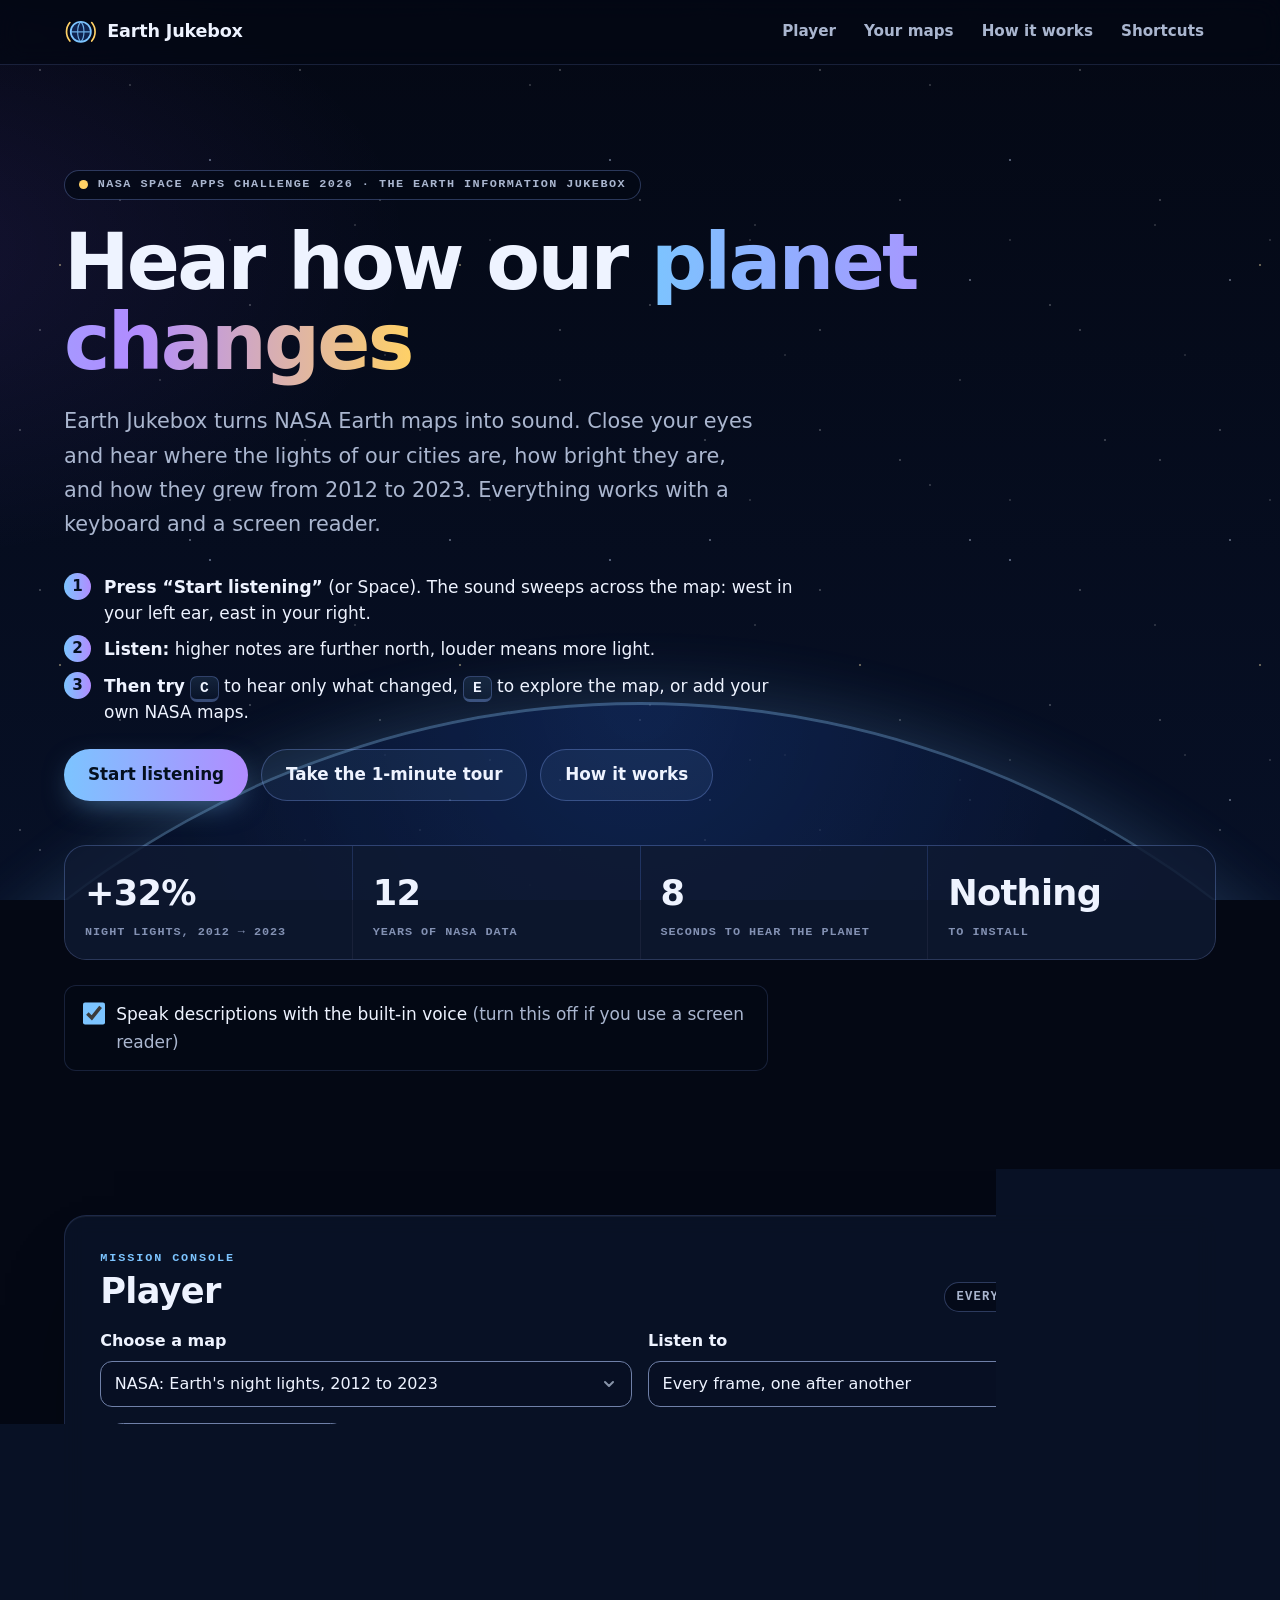
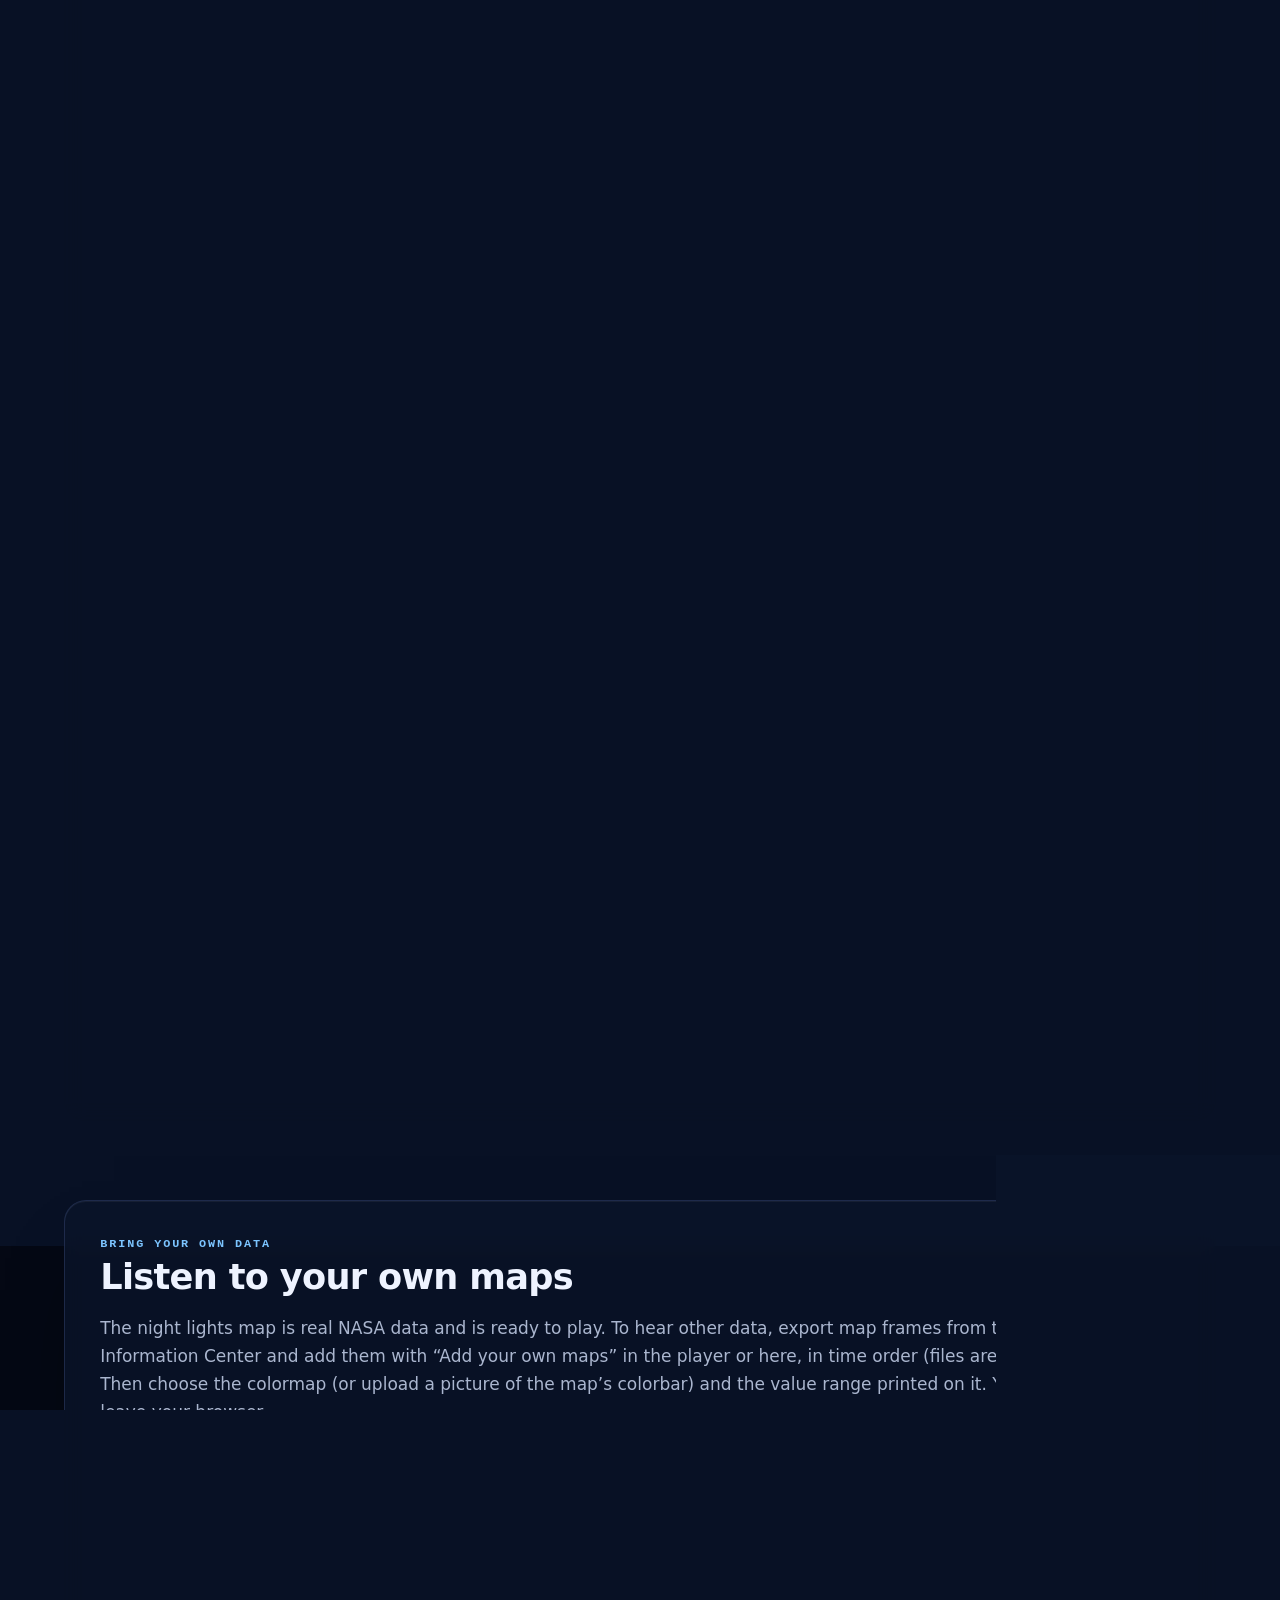
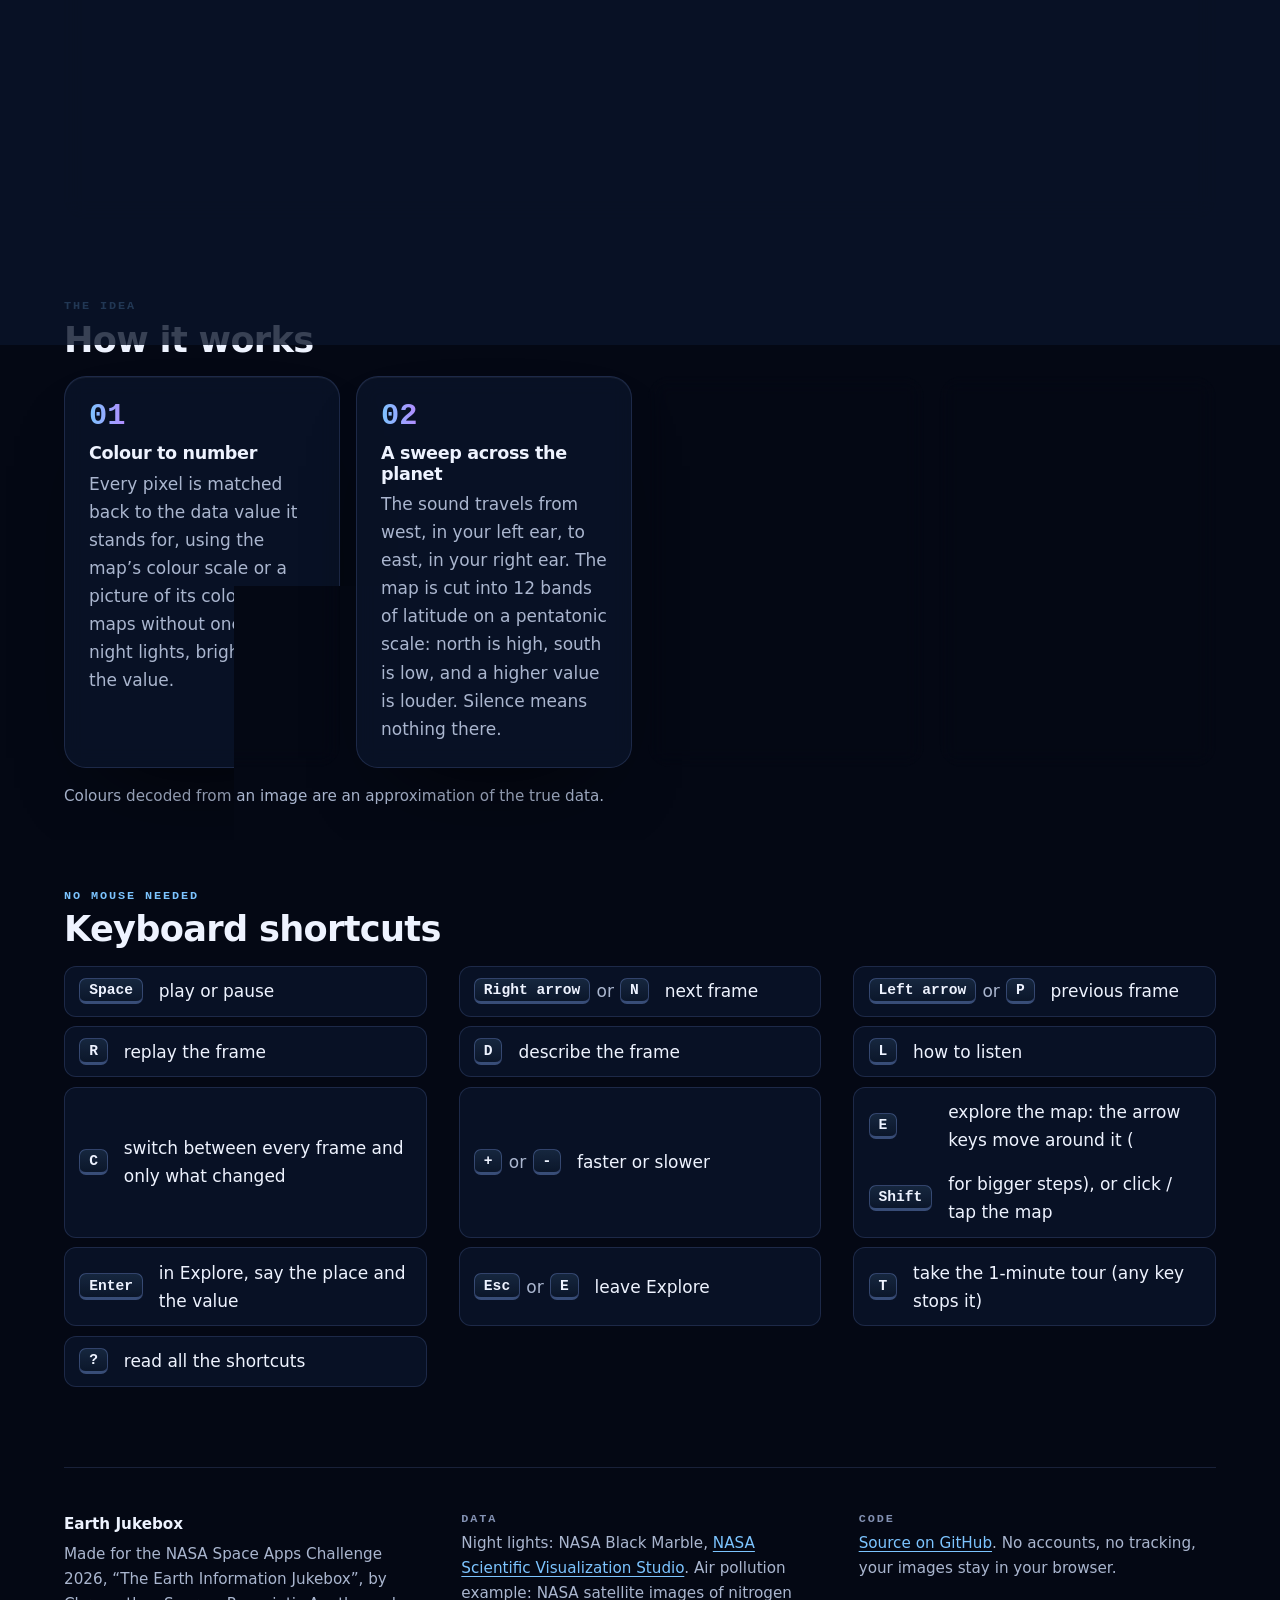
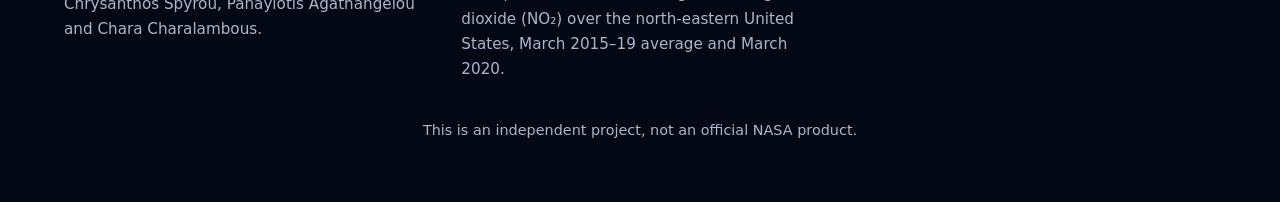
==== index.html @ 53646933 "English voice everywhere, fix the speech glitches, keep D's numbers and use Chara's texts as the map" ====
<!doctype html>
<html lang="en"><head><meta charset="utf-8">
<meta name="viewport" content="width=device-width, initial-scale=1, viewport-fit=cover">
<title>Earth Jukebox – hear how our planet changes</title>
<meta name="description" content="Earth Jukebox turns NASA Earth maps into sound, so blind and low-vision people can hear how our planet changes. Works with a keyboard and a screen reader.">
<meta name="theme-color" content="#040814">
<link rel="icon" href="data:image/svg+xml,%3Csvg xmlns='http://www.w3.org/2000/svg' viewBox='0 0 32 32'%3E%3Ccircle cx='16' cy='16' r='11' fill='%23102a5c' stroke='%237cc4ff' stroke-width='2'/%3E%3Cpath d='M5 16h22M16 5c4 4 4 18 0 22M16 5c-4 4-4 18 0 22' fill='none' stroke='%237cc4ff' stroke-width='1.5'/%3E%3Ccircle cx='16' cy='16' r='14.5' fill='none' stroke='%23ffd166' stroke-width='1' stroke-dasharray='3 3'/%3E%3C/svg%3E">
<!-- Chrysanthos: everything is local (no web fonts, no trackers), so it also works offline by double-clicking.
     The ?v= number makes browsers fetch the new file after a change (GitHub Pages lets them keep old copies for 10 minutes,
     and new HTML with an old CSS/JS breaks the page). Change the number in every place when you edit css, js or data. -->
<link rel="stylesheet" href="css/style.css?v=20261114-12">
</head><body>
<a class="skip" href="#player">Skip to the player</a>
<div class="sky" aria-hidden="true"></div>

<header class="topbar">
<div class="wrap topbar-in">
<a class="brand" href="#top" aria-label="Earth Jukebox, back to top">
<svg class="logo" viewBox="0 0 40 40" aria-hidden="true"><circle cx="20" cy="20" r="12" class="logo-globe"/><path d="M8 20h24M20 8c5 5 5 19 0 24M20 8c-5 5-5 19 0 24" class="logo-lines"/><path d="M3 20a17 17 0 0 1 4-11M37 20a17 17 0 0 0-4-11M3 20a17 17 0 0 0 4 11M37 20a17 17 0 0 1-4 11" class="logo-waves"/></svg>
<span>Earth Jukebox</span></a>
<nav aria-label="Sections"><a href="#player">Player</a><a href="#data">Your maps</a><a href="#how">How it works</a><a href="#keys">Shortcuts</a></nav>
</div>
</header>

<main id="top">
<section class="hero wrap" aria-labelledby="h1">
<p class="eyebrow"><span class="pulse" aria-hidden="true"></span>NASA Space Apps Challenge 2026 · The Earth Information Jukebox</p>
<h1 id="h1">Hear how our <span class="grad">planet changes</span></h1>
<p class="lead">Earth Jukebox turns NASA Earth maps into sound. Close your eyes and hear where the lights of our cities are, how bright they are, and how they grew from 2012 to 2023. Everything works with a keyboard and a screen reader.</p>
<!-- Chrysanthos: three steps for someone who has never seen the page (and for the judges) -->
<ol class="start" role="list" aria-label="Start here">
<li><strong>Press “Start listening”</strong> (or Space). The sound sweeps across the map: west in your left ear, east in your right.</li>
<li><strong>Listen:</strong> higher notes are further north, louder means more light.</li>
<li><strong>Then try</strong> <kbd>C</kbd> to hear only what changed, <kbd>E</kbd> to explore the map, or add your own NASA maps.</li>
</ol>
<div class="cta"><a id="startListen" class="btn btn-primary" href="#player">Start listening</a><!-- Chrysanthos: plays the whole demo by itself, with the voice explaining (also the T key) --><button id="tour" type="button" class="btn btn-ghost">Take the 1-minute tour</button><a class="btn btn-ghost" href="#how">How it works</a></div>
<dl class="stats">
<div><dt>Night lights, 2012 → 2023</dt><dd>+32%</dd></div>
<div><dt>Years of NASA data</dt><dd>12</dd></div>
<div><dt>Seconds to hear the planet</dt><dd>8</dd></div>
<div><dt>To install</dt><dd>Nothing</dd></div>
</dl>
<label class="check voice"><input type="checkbox" id="speech" checked> <span>Speak descriptions with the built-in voice <span class="m">(turn this off if you use a screen reader)</span></span></label>
<p id="speechStatus" class="speech-status" role="status" hidden></p>
</section>

<section id="player" class="wrap panel console" aria-labelledby="hp">
<div class="console-head">
<div><p class="kicker">Mission console</p><h2 id="hp">Player</h2></div>
<p class="telemetry" aria-hidden="true"><span id="tmMode">Every frame</span><span id="tmLon">Lon 180° W</span></p>
</div>
<!-- Chrysanthos: ready-made maps, so you can hear real NASA data without having to see the map to set it up -->
<div class="grid g2">
<label class="field">Choose a map <select id="preset"><option value="nightlights">NASA: Earth's night lights, 2012 to 2023</option><option value="example">NASA: air pollution over New York, before and during the 2020 lockdown</option><option value="upload" disabled>Your own images (use “Add your own maps”)</option></select></label>
<!-- Chrysanthos: "hear the change" mode, one sweep of last minus first frame. See mkChange() in js/app.js -->
<label class="field">Listen to <select id="view"><option value="frames">Every frame, one after another</option><option value="change">Only what changed, first to last frame</option></select></label>
</div>
<!-- Chrysanthos: your own maps start here, right next to the map, so you see the result straight away -->
<div class="row mine"><button id="addMaps" type="button" class="ico ico-up">Add your own maps</button></div>
<p id="intro" class="intro"></p>

<p id="status" class="status">Loading…</p>
<div class="stage">
<div class="viewport">
<span class="ax ax-n" aria-hidden="true">N · high pitch</span><span class="ax ax-s" aria-hidden="true">S · low pitch</span>
<span class="ax ax-w" aria-hidden="true">W · left ear</span><span class="ax ax-e" aria-hidden="true">E · right ear</span>
<div class="screen"><canvas id="cv" width="320" height="160" role="img" aria-label="Earth map frame"></canvas><span class="grat" aria-hidden="true"></span></div>
</div>
<!-- Chrysanthos: live meter of the 12 latitude bands (north at the top), only for people who can see it -->
<div class="meter" id="meter" aria-hidden="true"></div>
</div>
<div id="timeline" class="timeline" role="group" aria-label="Jump to a frame"></div>

<div class="transport" role="group" aria-label="Playback controls">
<button id="play" class="btn-play" data-state="paused">Play</button><button id="prev" class="ico ico-prev">Previous frame</button><button id="next" class="ico ico-next">Next frame</button><button id="replay" class="ico ico-replay">Replay frame</button><button id="desc" class="ico ico-desc">Describe frame</button><button id="stopSpeech" type="button">Stop the voice</button><button id="leg" class="ico ico-help">How to listen</button><!-- Chrysanthos: Explore mode on/off (same as the E key) --><button id="explore" type="button" class="ico ico-explore" aria-pressed="false">Explore the map</button></div>
<div class="row settings">
<label class="inline">Speed <select id="speed"><option value="14">Slow, 14 seconds per frame</option><option value="8" selected>Normal, 8 seconds per frame</option><option value="4">Fast, 4 seconds per frame</option></select></label>
<label class="check inline"><input type="checkbox" id="loop"> Loop</label>
<label class="inline">Volume <input type="range" id="vol" min="0" max="1" step="0.05" value="0.6"></label>
<!-- Chrysanthos: saves what Play would play as a WAV file (music and chimes, not the voice) -->
<button id="dl" type="button" class="ico ico-dl">Download sound</button></div>

<div class="readout">
<h3>Description of the current frame</h3>
<p id="dtxt">Press Describe frame to hear a summary.</p>
</div>
<div id="live" class="sr" role="status" aria-live="polite"></div>

<ul class="legend" aria-label="What the sounds mean">
<li><span class="lg lg-pan" aria-hidden="true"></span>Left ear west, right ear east</li>
<li><span class="lg lg-pitch" aria-hidden="true"></span>High pitch north, low pitch south</li>
<li><span class="lg lg-loud" aria-hidden="true"></span>Louder means more</li>
<li><span class="lg lg-up" aria-hidden="true"></span>Gold, clean tone: went up</li>
<li><span class="lg lg-down" aria-hidden="true"></span>Blue, low buzz: went down</li>
</ul>
</section>

<section id="data" class="wrap panel" aria-labelledby="hd">
<p class="kicker">Bring your own data</p>
<h2 id="hd">Listen to your own maps</h2>
<p class="m">The night lights map is real NASA data and is ready to play. To hear other data, export map frames from the NASA Earth Information Center and add them with “Add your own maps” in the player or here, in time order (files are sorted by name). Then choose the colormap (or upload a picture of the map’s colorbar) and the value range printed on it. Your images never leave your browser.</p>
<!-- Chrysanthos: the "Use demo frames" button moved into "Choose a map" at the top -->
<label class="field">Add map frames (PNG or JPEG) <input type="file" id="files" accept=".png,.jpg,.jpeg,image/png,image/jpeg" multiple></label>
<!-- Panagiotis: list of uploaded frames, add more in batches or remove them -->
<div class="uploads" aria-live="polite">
<div class="uploads-head"><strong>Uploaded frames</strong> <button type="button" id="clearUploads" class="subtle">Clear all</button></div>
<p id="uploadHint" class="m hint">Add files in batches. New selections are appended and sorted by name.</p>
<ul id="uploadList" class="upload-list"></ul>
</div>
<!-- Chrysanthos: colours, range and map area only matter for your own images, so they are folded away until you add some (it opens by itself then) -->
<details id="mapSettings"><summary>Colours, value range and map area</summary>
<div class="grid g2">
<label class="field">Colormap <select id="cmap"><option value="diverging">Blue, white, red (anomaly maps)</option><option value="viridis">Viridis</option><option value="inferno">Inferno</option><option value="plasma">Plasma</option><option value="jet">Rainbow (jet)</option><option value="gray">Brightness only (no colormap)</option><option value="custom" disabled>From your colorbar image</option></select></label>
<!-- Chrysanthos: most NASA maps use their own colour scale, so the built-in ones often don't match. Same idea as --colorbar in image_describer.py -->
<label class="field">Or upload the map’s colorbar <input type="file" id="cbar" accept="image/*"></label>
</div>
<!-- Panagiotis: colorbars printed inside the frames are found automatically -->
<p id="cmapDetect" class="detect-badge off">Colorbar status: waiting for images.</p>
<label class="check"><input type="checkbox" id="autoColorbar" checked> <span>Auto-detect colorbars embedded in map frames</span></label>
<p class="m hint">If a map includes a colorbar near an edge, the app can detect it, crop it from the map area, and use it as the colormap. You can still upload a manual colorbar to override.</p>
<p id="autoColorbarStatus" class="m hint">Auto colorbar detection is idle.</p>
<div class="grid g3"><label class="field">Minimum value <input type="number" id="vmin" step="any"></label><label class="field">Maximum value <input type="number" id="vmax" step="any"></label><label class="field">Units <input type="text" id="units" size="14"></label></div>
<details><summary>Advanced: colour tolerance, map area and map extent</summary>
<div class="grid g4"><label class="field">Colour match tolerance <input type="number" id="tol" value="50" min="5" max="150"></label></div>
<!-- Chrysanthos: if the image has a title, colorbar or border around the map, those get read as data. Trim them off here -->
<p class="m hint">If your images have a title, a colorbar or a border around the map, trim it off so only the map itself is used.</p>
<div class="grid g4"><label class="field">Trim top % <input type="number" id="cropT" value="0" min="0" max="90"></label><label class="field">Trim bottom % <input type="number" id="cropB" value="0" min="0" max="90"></label><label class="field">Trim left % <input type="number" id="cropL" value="0" min="0" max="90"></label><label class="field">Trim right % <input type="number" id="cropR" value="0" min="0" max="90"></label></div>
<div class="grid g4"><label class="field">South latitude <input type="number" id="lat0" value="-90"></label><label class="field">North latitude <input type="number" id="lat1" value="90"></label><label class="field">West longitude <input type="number" id="lon0" value="-180"></label><label class="field">East longitude <input type="number" id="lon1" value="180"></label></div></details>
</details>
</section>

<section id="how" class="wrap" aria-labelledby="ha">
<p class="kicker">The idea</p>
<h2 id="ha">How it works</h2>
<ol class="steps">
<li class="panel"><span class="step-n" aria-hidden="true">01</span><h3>Colour to number</h3><p>Every pixel is matched back to the data value it stands for, using the map’s colour scale or a picture of its colorbar. For maps without one, like night lights, brightness is the value.</p></li>
<li class="panel"><span class="step-n" aria-hidden="true">02</span><h3>A sweep across the planet</h3><p>The sound travels from west, in your left ear, to east, in your right ear. The map is cut into 12 bands of latitude on a pentatonic scale: north is high, south is low, and a higher value is louder. Silence means nothing there.</p></li>
<li class="panel"><span class="step-n" aria-hidden="true">03</span><h3>Change over time</h3><p>Years play in order on the same loudness scale, so change stays audible. A rising chime between frames means the average went up and a falling one means it went down.</p></li>
<li class="panel"><span class="step-n" aria-hidden="true">04</span><h3>Hear only the change</h3><p>“Only what changed” (or the C key) plays the last frame minus the first in one sweep: a bright, clean tone where it went up, a low buzz where it went down. The voice then names the places that changed the most.</p></li>
</ol>
<p class="m note">Colours decoded from an image are an approximation of the true data.</p>
</section>


<section id="keys" class="wrap" aria-labelledby="hk">
<p class="kicker">No mouse needed</p>
<h2 id="hk">Keyboard shortcuts</h2>
<ul class="keys">
<li><span class="k"><kbd>Space</kbd></span> play or pause</li>
<li><span class="k"><kbd>Right arrow</kbd> or <kbd>N</kbd></span> next frame</li>
<li><span class="k"><kbd>Left arrow</kbd> or <kbd>P</kbd></span> previous frame</li>
<li><span class="k"><kbd>R</kbd></span> replay the frame</li>
<li><span class="k"><kbd>D</kbd></span> describe the frame</li>
<li><span class="k"><kbd>L</kbd></span> how to listen</li>
<li><span class="k"><kbd>C</kbd></span> switch between every frame and only what changed</li>
<li><span class="k"><kbd>+</kbd> or <kbd>-</kbd></span> faster or slower</li>
<li><span class="k"><kbd>E</kbd></span> explore the map: the arrow keys move around it (<kbd>Shift</kbd> for bigger steps), or click / tap the map</li>
<li><span class="k"><kbd>Enter</kbd></span> in Explore, say the place and the value</li>
<li><span class="k"><kbd>Esc</kbd> or <kbd>E</kbd></span> leave Explore</li>
<li><span class="k"><kbd>T</kbd></span> take the 1-minute tour (any key stops it)</li>
<li><span class="k"><kbd>?</kbd></span> read all the shortcuts</li></ul>
</section>
</main>

<footer class="wrap footer">
<div class="foot-grid">
<div><p class="brand-foot">Earth Jukebox</p><p class="m">Made for the NASA Space Apps Challenge 2026, “The Earth Information Jukebox”, by Chrysanthos Spyrou, Panayiotis Agathangelou and Chara Charalambous.</p></div>
<div><p class="foot-h">Data</p><p class="m">Night lights: NASA Black Marble, <a href="https://svs.gsfc.nasa.gov/5276/">NASA Scientific Visualization Studio</a>. Air pollution example: NASA satellite images of nitrogen dioxide (NO₂) over the north-eastern United States, March 2015–19 average and March 2020.</p></div>
<div><p class="foot-h">Code</p><p class="m"><a href="https://github.com/Panagiotis676/nasa-app-hackathon">Source on GitHub</a>. No accounts, no tracking, your images stay in your browser.</p></div>
</div>
<p class="m disclaimer">This is an independent project, not an official NASA product.</p>
</footer>
<!-- Chrysanthos: preset data, built by tools/build_nightlights.py. If it's missing the page falls back to the demo -->
<script src="data/nightlights.js?v=20261114-12"></script>
<script src="data/descriptions.js?v=20261114-12"></script>
<script id="appJs" src="js/app.js?v=20261114-12"></script></body></html>
---- css/style.css ----
/* Earth Jukebox: space / mission-control look.
   Chrysanthos: redesigned for the presentation. One dark "night side of the Earth" theme (the team chose dark only).
   Kept on purpose for low-vision users: big click targets, a thick
   gold focus ring, high-contrast text, and no animation when the computer is set to "reduce motion".
   All colours are the variables right below. */
:root{
  --bg:#040814;--bg2:#071026;
  --panel:rgba(11,20,42,.8);--sunken:rgba(4,9,22,.72);
  --fg:#eef3ff;--mut:#aab6cf;--dim:#8391b3;
  --line:rgba(140,170,255,.16);--line-2:rgba(140,170,255,.3);
  --field:#070f23;--field-bd:#6f80a8;--btn:rgba(124,196,255,.07);--btn-hover:rgba(124,196,255,.16);
  --acc:#7cc4ff;--acc-2:#b18cff;--on-acc:#04101f;--gold:#ffd166;--up:#ffc94d;--down:#5f9dff;
  --focus:#ffd34d;--screen:#000;
  --shadow:0 40px 90px -50px rgba(0,0,0,.9),inset 0 1px 0 rgba(255,255,255,.05);
  --r:22px;--r-sm:12px;--mono:ui-monospace,"SF Mono",SFMono-Regular,Menlo,Consolas,monospace;
  color-scheme:dark;
}

*,*::before,*::after{box-sizing:border-box}
html{scroll-behavior:smooth;scroll-padding-top:5.5rem}
body{margin:0;min-height:100vh;color:var(--fg);font:1.0625rem/1.65 system-ui,-apple-system,"Segoe UI",Roboto,sans-serif;-webkit-font-smoothing:antialiased;
  background:radial-gradient(1100px 600px at 85% -10%,rgba(80,120,255,.16),transparent 60%),radial-gradient(900px 520px at -10% 5%,rgba(150,90,255,.11),transparent 60%),linear-gradient(180deg,var(--bg),var(--bg2)) fixed;
  background-color:var(--bg);padding-bottom:env(safe-area-inset-bottom,0px)}
.wrap{width:min(100% - 2rem,72rem);margin-inline:auto}
h1,h2,h3{line-height:1.15;margin:0;letter-spacing:-.02em}
h2{font-size:clamp(1.6rem,3.4vw,2.2rem);margin-bottom:1rem}
h3{font-size:1.1rem}
p{margin:.6rem 0}
a{color:var(--acc);text-underline-offset:3px}
.m{color:var(--mut)}
.hint{font-size:.98rem}
.kicker{margin:0 0 .4rem;font:700 .74rem/1.2 var(--mono);letter-spacing:.16em;text-transform:uppercase;color:var(--acc)}
.sr{position:absolute;width:1px;height:1px;padding:0;margin:-1px;overflow:hidden;clip:rect(0,0,0,0);white-space:nowrap;border:0}
.skip{position:absolute;left:1rem;top:-4rem;z-index:50;padding:.7rem 1.1rem;border-radius:10px;background:var(--focus);color:#111;font-weight:800;text-decoration:none}
.skip:focus{top:1rem}
:focus-visible{outline:3px solid var(--focus);outline-offset:3px}

/* stars + the glow of the Earth's atmosphere at the bottom of the screen */
.sky{position:fixed;inset:0;z-index:-1;pointer-events:none;overflow:hidden;
  background-image:radial-gradient(1px 1px at 20px 30px,#fff,transparent),radial-gradient(1px 1px at 130px 85px,rgba(255,255,255,.8),transparent),
  radial-gradient(1.6px 1.6px at 210px 160px,#cfe0ff,transparent),radial-gradient(1px 1px at 305px 40px,#fff,transparent),
  radial-gradient(1px 1px at 355px 225px,rgba(255,255,255,.7),transparent),radial-gradient(1.6px 1.6px at 60px 265px,#ffe9b0,transparent),
  radial-gradient(1px 1px at 250px 305px,#fff,transparent),radial-gradient(1px 1px at 385px 355px,rgba(255,255,255,.6),transparent),
  radial-gradient(1px 1px at 160px 380px,rgba(255,255,255,.75),transparent);
  background-size:400px 400px;opacity:.7}
.sky::before{content:"";position:absolute;inset:0;background-image:radial-gradient(1px 1px at 40px 70px,#fff,transparent),radial-gradient(1.4px 1.4px at 190px 20px,#dce8ff,transparent),
  radial-gradient(1px 1px at 120px 200px,#fff,transparent),radial-gradient(1px 1px at 230px 240px,rgba(255,255,255,.7),transparent);background-size:260px 260px;animation:twinkle 6s ease-in-out infinite alternate}
.sky::after{content:"";position:absolute;left:-25%;right:-25%;top:78vh;height:110vh;border-radius:50% 50% 0 0/100% 100% 0 0;
  background:radial-gradient(ellipse at 50% 0%,rgba(30,70,150,.55),rgba(6,14,34,.95) 45%,var(--bg2) 75%);
  box-shadow:0 -6px 70px rgba(124,196,255,.28),inset 0 3px 0 rgba(150,210,255,.45)}
@keyframes twinkle{from{opacity:.2}to{opacity:.85}}

/* top bar */
.topbar{position:sticky;top:0;z-index:20;border-bottom:1px solid var(--line);background:rgba(4,8,20,.72);backdrop-filter:blur(12px);-webkit-backdrop-filter:blur(12px);padding-top:env(safe-area-inset-top,0px)}
.topbar-in{display:flex;align-items:center;gap:1rem;min-height:4rem}
.brand{display:inline-flex;align-items:center;gap:.6rem;color:var(--fg);text-decoration:none;font-weight:800;font-size:1.1rem;letter-spacing:-.01em}
.logo{width:2.1rem;height:2.1rem;flex:none}
.logo-globe{fill:#0f2350;stroke:var(--acc);stroke-width:2}
.logo-lines{fill:none;stroke:var(--acc);stroke-width:1.4;opacity:.85}
.logo-waves{fill:none;stroke:var(--gold);stroke-width:2;stroke-linecap:round}
.topbar nav{display:flex;gap:.25rem;margin-left:auto}
.topbar nav a{color:var(--mut);text-decoration:none;font-weight:600;font-size:.95rem;padding:.5rem .75rem;border-radius:999px}
.topbar nav a:hover{color:var(--fg);background:var(--btn)}

/* hero */
.hero{padding:clamp(3rem,9vw,6.5rem) 0 clamp(2.5rem,6vw,4rem)}
.eyebrow{display:inline-flex;align-items:center;gap:.6rem;margin:0 0 1.4rem;padding:.4rem .9rem;border:1px solid var(--line-2);border-radius:999px;background:var(--sunken);
  font:700 .74rem/1.3 var(--mono);letter-spacing:.12em;text-transform:uppercase;color:var(--mut)}
.pulse{width:.55rem;height:.55rem;border-radius:50%;background:var(--gold);box-shadow:0 0 0 0 rgba(255,209,102,.6);animation:pulse 2.2s infinite;flex:none}
@keyframes pulse{70%{box-shadow:0 0 0 .55rem rgba(255,209,102,0)}100%{box-shadow:0 0 0 0 rgba(255,209,102,0)}}
.hero h1{font-size:clamp(2.6rem,7.5vw,4.9rem);line-height:1.02;letter-spacing:-.035em;font-weight:850;max-width:16ch}
.grad{background:linear-gradient(90deg,var(--acc),var(--acc-2) 55%,var(--gold));-webkit-background-clip:text;background-clip:text;color:transparent}
.lead{font-size:clamp(1.1rem,2vw,1.3rem);color:var(--mut);max-width:44rem;margin:1.4rem 0 2rem}
.cta{display:flex;flex-wrap:wrap;gap:.8rem}
.btn{display:inline-flex;align-items:center;justify-content:center;min-height:3.2rem;padding:.6rem 1.5rem;border-radius:999px;font-weight:800;text-decoration:none;font-size:1.05rem}
.btn-primary{background:linear-gradient(90deg,var(--acc),var(--acc-2));color:var(--on-acc);box-shadow:0 10px 30px -10px rgba(124,196,255,.55)}
.btn-ghost{border:1.5px solid var(--line-2);color:var(--fg);background:var(--btn)}
.btn-ghost:hover{background:var(--btn-hover)}
.stats{display:grid;grid-template-columns:repeat(4,minmax(0,1fr));gap:1px;margin:2.8rem 0 0;border:1px solid var(--line);border-radius:var(--r);overflow:hidden;background:var(--line)}
.stats div{display:flex;flex-direction:column-reverse;gap:.2rem;padding:1.1rem 1.25rem;background:var(--panel)}
.stats dt{font:600 .74rem/1.35 var(--mono);letter-spacing:.08em;text-transform:uppercase;color:var(--dim)}
.stats dd{margin:0;font-size:clamp(1.6rem,3.5vw,2.2rem);font-weight:850;letter-spacing:-.02em}
.voice{margin-top:1.6rem;padding:.85rem 1.1rem;border:1px solid var(--line);border-radius:var(--r-sm);background:var(--sunken);max-width:44rem}

/* panels */
main>section{margin-bottom:clamp(3rem,7vw,5rem)}
.panel{background:var(--panel);border:1px solid var(--line);border-radius:var(--r);box-shadow:var(--shadow);backdrop-filter:blur(10px);-webkit-backdrop-filter:blur(10px)}
.console,#data{padding:clamp(1.1rem,3.2vw,2.2rem)}

/* player */
.console-head{display:flex;flex-wrap:wrap;justify-content:space-between;align-items:flex-end;gap:.75rem;margin-bottom:.4rem}
.console-head h2{margin:0}
.telemetry{display:flex;flex-wrap:wrap;gap:.5rem;margin:0;font:700 .76rem/1 var(--mono);letter-spacing:.1em;text-transform:uppercase}
.telemetry span{padding:.5rem .7rem;border:1px solid var(--line-2);border-radius:999px;background:var(--sunken);color:var(--mut)}
#tmLon{color:var(--gold);min-width:9.5ch;text-align:center}
.intro{color:var(--mut);max-width:62rem}
.status{margin:1.4rem 0 .9rem;font-size:clamp(1.3rem,2.6vw,1.7rem);font-weight:850;letter-spacing:-.015em}
.stage{display:grid;grid-template-columns:minmax(0,1fr) 5rem;gap:1rem;align-items:stretch}
.viewport{position:relative;padding:1.5rem 1.7rem}
.ax{position:absolute;font:700 .66rem/1 var(--mono);letter-spacing:.12em;text-transform:uppercase;color:var(--dim);white-space:nowrap}
.ax-n{top:.35rem;left:50%;transform:translateX(-50%)}
.ax-s{bottom:.35rem;left:50%;transform:translateX(-50%)}
.ax-w{left:.35rem;top:50%;transform:translate(-50%,-50%) rotate(-90deg) translateY(.15rem);transform-origin:center;left:.75rem}
.ax-e{right:.75rem;top:50%;transform:translate(50%,-50%) rotate(90deg) translateY(.15rem)}
.screen{position:relative;border:1px solid var(--line-2);border-radius:14px;background:var(--screen);overflow:hidden;box-shadow:0 0 0 1px rgba(0,0,0,.5),0 0 60px -10px rgba(124,196,255,.22)}
canvas{display:block;width:100%;height:auto}
.grat{position:absolute;inset:0;pointer-events:none;
  background-image:linear-gradient(to bottom,transparent calc(50% - .5px),rgba(255,209,102,.28) calc(50% - .5px),rgba(255,209,102,.28) calc(50% + .5px),transparent calc(50% + .5px)),
  linear-gradient(to right,rgba(124,196,255,.09) 1px,transparent 1px),linear-gradient(to bottom,rgba(124,196,255,.09) 1px,transparent 1px);
  background-size:100% 100%,calc(100% / 12) 100%,100% calc(100% / 6)}
.meter{display:grid;grid-template-rows:repeat(12,minmax(0,1fr));gap:3px;padding:1.5rem 0}
.meter i{position:relative;border-radius:4px;background:rgba(124,196,255,.07);overflow:hidden}
.meter i::before,.meter i::after{content:"";position:absolute;top:0;bottom:0;transition:width .08s linear}
.meter i::before{left:0;width:calc(var(--u,0) * 100%);background:linear-gradient(90deg,rgba(255,201,77,.35),var(--up));box-shadow:0 0 12px rgba(255,201,77,.5)}
.meter i::after{right:0;width:calc(var(--d,0) * 100%);background:linear-gradient(270deg,rgba(95,157,255,.35),var(--down))}
.timeline{display:flex;flex-wrap:wrap;gap:.4rem;margin:.9rem 0 0}
.timeline button{min-height:2.5rem;min-width:3.6rem;padding:.3rem .65rem;border-radius:10px;font:700 .85rem/1 var(--mono);letter-spacing:.04em}
.timeline button[aria-current="true"]{background:linear-gradient(90deg,var(--acc),var(--acc-2));color:var(--on-acc);border-color:transparent}

/* buttons and form controls: one look for all of them */
button,select,input{font:inherit;color:var(--fg)}
button{min-height:2.9rem;padding:.5rem 1.15rem;border:1.5px solid var(--field-bd);border-radius:999px;background:var(--btn);font-weight:650;cursor:pointer;transition:background-color .15s,filter .15s,transform .05s}
button:hover{background:var(--btn-hover)}
button:active{transform:translateY(1px)}
button:disabled{opacity:.5;cursor:not-allowed}
button.subtle{min-height:2.3rem;padding:.3rem .9rem;font-size:.92rem;font-weight:600}
.transport{display:flex;flex-wrap:wrap;gap:.6rem;align-items:center;margin-top:1.2rem}
.btn-play{display:inline-flex;align-items:center;justify-content:center;gap:.6rem;min-width:10rem;min-height:3.6rem;font-size:1.2rem;font-weight:850;border:0;
  background:linear-gradient(90deg,var(--acc),var(--acc-2));color:var(--on-acc);box-shadow:0 12px 34px -12px rgba(124,196,255,.6)}
.btn-play:hover{background:linear-gradient(90deg,var(--acc),var(--acc-2));filter:brightness(1.08)}
.ico{display:inline-flex;align-items:center;gap:.5rem}
.btn-play::before,.ico::before{content:"";flex:none;width:1.05em;height:1.05em;background:currentColor;-webkit-mask:var(--i) center/contain no-repeat;mask:var(--i) center/contain no-repeat}
.btn-play::before{--i:url("data:image/svg+xml,%3Csvg xmlns='http://www.w3.org/2000/svg' viewBox='0 0 24 24'%3E%3Cpath d='M7 4v16l13-8z'/%3E%3C/svg%3E")}
.btn-play[data-state="playing"]::before{--i:url("data:image/svg+xml,%3Csvg xmlns='http://www.w3.org/2000/svg' viewBox='0 0 24 24'%3E%3Cpath d='M6 4h4v16H6zM14 4h4v16h-4z'/%3E%3C/svg%3E")}
.ico-prev{--i:url("data:image/svg+xml,%3Csvg xmlns='http://www.w3.org/2000/svg' viewBox='0 0 24 24'%3E%3Cpath d='M6 5h2v14H6zM20 5v14L9 12z'/%3E%3C/svg%3E")}
.ico-next{--i:url("data:image/svg+xml,%3Csvg xmlns='http://www.w3.org/2000/svg' viewBox='0 0 24 24'%3E%3Cpath d='M16 5h2v14h-2zM4 5v14l11-7z'/%3E%3C/svg%3E")}
.ico-replay{--i:url("data:image/svg+xml,%3Csvg xmlns='http://www.w3.org/2000/svg' viewBox='0 0 24 24'%3E%3Cpath d='M12 5V1L6.5 6 12 11V7a5 5 0 1 1-5 5H5a7 7 0 1 0 7-7z'/%3E%3C/svg%3E")}
.ico-desc{--i:url("data:image/svg+xml,%3Csvg xmlns='http://www.w3.org/2000/svg' viewBox='0 0 24 24'%3E%3Cpath d='M3 4h18v12H9l-6 5z'/%3E%3C/svg%3E")}
.ico-dl{--i:url("data:image/svg+xml,%3Csvg xmlns='http://www.w3.org/2000/svg' viewBox='0 0 24 24'%3E%3Cpath d='M11 3h2v9.2l3.3-3.3 1.4 1.4L12 16 6.3 10.3l1.4-1.4 3.3 3.3zM5 18h14v2H5z'/%3E%3C/svg%3E")}
#dl{margin-left:auto}
/* Chrysanthos: Explore button (crosshair icon), lit up while Explore is on; crosshair mouse pointer and no page scroll when dragging on the map */
.ico-explore{--i:url("data:image/svg+xml,%3Csvg xmlns='http://www.w3.org/2000/svg' viewBox='0 0 24 24'%3E%3Cpath d='M11 1h2v4.1A7 7 0 0 1 18.9 11H23v2h-4.1A7 7 0 0 1 13 18.9V23h-2v-4.1A7 7 0 0 1 5.1 13H1v-2h4.1A7 7 0 0 1 11 5.1zm1 6a5 5 0 1 0 0 10 5 5 0 0 0 0-10zm0 3a2 2 0 1 1 0 4 2 2 0 0 1 0-4z'/%3E%3C/svg%3E")}
button[aria-pressed="true"]{background:linear-gradient(90deg,var(--acc),var(--acc-2));color:var(--on-acc);border-color:transparent}
#cv.exploring{cursor:crosshair;touch-action:none}
/* Chrysanthos: "Add your own maps" (upload arrow) and the three "Start here" steps in the hero */
.ico-up{--i:url("data:image/svg+xml,%3Csvg xmlns='http://www.w3.org/2000/svg' viewBox='0 0 24 24'%3E%3Cpath d='M11 16V6.8L7.7 10.1 6.3 8.7 12 3l5.7 5.7-1.4 1.4L13 6.8V16zM5 18h14v2H5z'/%3E%3C/svg%3E")}
.mine{gap:.6rem;margin:.9rem 0 0}
.start{list-style:none;counter-reset:s;margin:1.3rem 0 1.5rem;padding:0;display:grid;gap:.6rem;max-width:46rem}
.start li{counter-increment:s;position:relative;padding-left:2.5rem;line-height:1.55;min-height:1.7rem}
.start li::before{content:counter(s);position:absolute;left:0;top:-.05rem;display:grid;place-items:center;width:1.7rem;height:1.7rem;border-radius:50%;background:linear-gradient(90deg,var(--acc),var(--acc-2));color:var(--on-acc);font-weight:850;font-size:.95rem}
.ico-help{--i:url("data:image/svg+xml,%3Csvg xmlns='http://www.w3.org/2000/svg' viewBox='0 0 24 24'%3E%3Cpath d='M12 2a10 10 0 1 0 0 20 10 10 0 0 0 0-20zm1 16h-2v-2h2zm2-7.5-.9.9c-.7.7-1.1 1.3-1.1 2.6h-2v-.5c0-1.1.4-2.1 1.2-2.8l1.2-1.3A1.8 1.8 0 0 0 14 8a2 2 0 0 0-4 0H8a4 4 0 0 1 8 0c0 .9-.4 1.8-1 2.5z'/%3E%3C/svg%3E")}
.field{display:flex;flex-direction:column;gap:.4rem;font-weight:650;font-size:1rem}
section>.field{margin:1rem 0}
.field :is(input,select){font-weight:400}
select,input[type=number],input[type=text]{width:100%;min-height:2.9rem;padding:.5rem .85rem;border:1.5px solid var(--field-bd);border-radius:var(--r-sm);background-color:var(--field)}
select{appearance:none;-webkit-appearance:none;padding-right:2.6rem;cursor:pointer;
  background-image:url("data:image/svg+xml,%3Csvg xmlns='http://www.w3.org/2000/svg' viewBox='0 0 16 16'%3E%3Cpath d='M4 6l4 4 4-4' fill='none' stroke='%238793a8' stroke-width='2' stroke-linecap='round' stroke-linejoin='round'/%3E%3C/svg%3E");
  background-repeat:no-repeat;background-position:right .9rem center;background-size:1rem}
/* Chrysanthos: our own look for the open dropdown list too. "appearance: base-select" keeps the real <select>
   (so screen readers and the keyboard work exactly the same) and only lets us style it. Browsers that don't
   support it yet simply show their normal menu. */
@supports (appearance:base-select){
  select,select::picker(select){appearance:base-select}
  select{display:flex;align-items:center}
  select::picker-icon{display:none} /* we already draw our own chevron */
  select::picker(select){margin-top:.35rem;padding:.4rem;border:1px solid var(--line-2);border-radius:14px;background:#0b1430;color:var(--fg);
    box-shadow:0 24px 60px -18px rgba(0,0,0,.85),0 0 0 1px rgba(0,0,0,.4);min-width:anchor-size(width)}
  select option{display:flex;align-items:center;gap:.6rem;padding:.65rem .85rem;border-radius:10px;font-weight:500;cursor:pointer}
  select option::checkmark{order:1;margin-left:auto;color:var(--gold);font-weight:800}
  select option:hover,select option:focus-visible{background:rgba(124,196,255,.14);outline:none}
  select option:checked{background:linear-gradient(90deg,rgba(124,196,255,.24),rgba(177,140,255,.18));font-weight:700}
  select option:disabled{opacity:.45;cursor:not-allowed}
}
input[type=file]{width:100%;min-height:2.9rem;padding:.35rem;border:2px dashed var(--field-bd);border-radius:var(--r-sm);background:var(--sunken);color:var(--mut);font-size:1rem;font-weight:400;cursor:pointer}
input[type=file]::file-selector-button{font:inherit;font-weight:650;margin-right:1rem;padding:.35rem 1.1rem;border:1.5px solid var(--field-bd);border-radius:999px;background:var(--btn);color:var(--fg);cursor:pointer}
input[type=file]:hover::file-selector-button{background:var(--btn-hover)}
input[type=checkbox]{width:1.4rem;height:1.4rem;margin:.15rem 0 0;flex:none;accent-color:var(--acc)}
input[type=range]{width:12rem;max-width:100%;height:2.75rem;accent-color:var(--acc)}
.row{display:flex;flex-wrap:wrap;gap:.75rem 1.5rem;align-items:center;margin:1rem 0}
.settings{margin-top:1.3rem;padding-top:1.2rem;border-top:1px solid var(--line)}
.inline{display:inline-flex;flex-wrap:wrap;gap:.6rem;align-items:center;max-width:100%;font-weight:650}
.inline select{width:auto;max-width:100%}
.check{display:flex;gap:.7rem;align-items:flex-start;cursor:pointer}
.grid{display:grid;gap:1rem;grid-template-columns:1fr;align-items:start;margin:1rem 0}
.g4{grid-template-columns:repeat(2,minmax(0,1fr))}
@media (min-width:40rem){.g2{grid-template-columns:repeat(2,minmax(0,1fr))}.g3{grid-template-columns:repeat(3,minmax(0,1fr))}.g4{grid-template-columns:repeat(4,minmax(0,1fr))}}

/* what the voice says + the sound legend */
.readout{margin-top:1.4rem}
.readout h3{margin:0 0 .6rem;font:700 .76rem/1.2 var(--mono);letter-spacing:.14em;text-transform:uppercase;color:var(--dim)}
#dtxt{margin:0;min-height:3.2rem;padding:1.05rem 1.2rem;border:1px solid var(--line);border-left:4px solid var(--acc);border-radius:var(--r-sm);background:var(--sunken);font-size:1.05rem}
.legend{list-style:none;display:flex;flex-wrap:wrap;gap:.5rem;margin:1.2rem 0 0;padding:0}
.legend li{display:inline-flex;align-items:center;gap:.55rem;padding:.4rem .8rem;border:1px solid var(--line);border-radius:999px;background:var(--sunken);font-size:.92rem;color:var(--mut)}
.lg{flex:none;display:inline-block;border-radius:999px}
.lg-pan{width:1.4rem;height:.4rem;background:linear-gradient(90deg,var(--acc),var(--acc-2))}
.lg-pitch{width:.4rem;height:1.1rem;background:linear-gradient(180deg,var(--acc-2),var(--acc))}
.lg-loud{width:1.2rem;height:.75rem;border-radius:2px;background:linear-gradient(90deg,transparent 0 20%,var(--fg) 20% 33%,transparent 33% 46%,var(--fg) 46% 59%,transparent 59% 72%,var(--fg) 72% 85%,transparent 85%);clip-path:polygon(0 100%,100% 0,100% 100%)}
.lg-up{width:.75rem;height:.75rem;background:var(--up);box-shadow:0 0 10px var(--up)}
.lg-down{width:.75rem;height:.75rem;background:var(--down);box-shadow:0 0 10px var(--down)}

/* how it works */
.steps{list-style:none;margin:0;padding:0;display:grid;gap:1rem;grid-template-columns:repeat(auto-fit,minmax(min(100%,15.5rem),1fr))}
.steps li{padding:1.5rem}
.steps h3{margin:.7rem 0 .4rem}
.steps p{margin:0;color:var(--mut)}
.step-n{font:800 1.9rem/1 var(--mono);background:linear-gradient(90deg,var(--acc),var(--acc-2));-webkit-background-clip:text;background-clip:text;color:transparent}
.note{margin-top:1rem;font-size:.95rem}

/* your own maps (upload list and colorbar badge by Panagiotis) */
.uploads{margin:.75rem 0 1.25rem;padding:1rem;border:1px solid var(--line);border-radius:var(--r-sm);background:var(--sunken)}
.uploads-head{display:flex;flex-wrap:wrap;gap:.5rem .75rem;justify-content:space-between;align-items:center}
.upload-list{list-style:none;margin:.6rem 0 0;padding:0;display:grid;gap:.5rem;max-height:14rem;overflow:auto}
.upload-list li{display:flex;gap:.75rem;justify-content:space-between;align-items:center;padding:.45rem .6rem;border:1px solid var(--line);border-radius:10px;background:var(--panel)}
.upload-list .name{overflow:hidden;text-overflow:ellipsis;white-space:nowrap;max-width:75%}
.upload-list .empty{justify-content:flex-start;color:var(--mut);font-style:italic}
#autoColorbarStatus{margin-top:.4rem}
.detect-badge{margin:.2rem 0 .8rem;padding:.6rem .85rem;border:1px solid var(--line);border-radius:10px;background:var(--sunken);font-weight:650}
.detect-badge.off{color:var(--mut)}
.detect-badge.auto{border-color:#38a169;background:rgba(56,161,105,.12)}
.detect-badge.manual{border-color:#4f8ff7;background:rgba(79,143,247,.12)}
details{margin-top:1.5rem;padding:0 1.1rem;border:1px solid var(--line);border-radius:var(--r-sm);background:var(--sunken)}
details[open]{padding-bottom:.5rem}
summary{display:flex;align-items:center;gap:.8rem;min-height:3.2rem;font-weight:700;cursor:pointer;list-style:none}
summary::-webkit-details-marker{display:none}
summary::before{content:"";flex:none;width:.55rem;height:.55rem;border-right:2.5px solid currentColor;border-bottom:2.5px solid currentColor;transform:rotate(-45deg);transition:transform .15s}
details[open] summary::before{transform:rotate(45deg)}

/* keyboard shortcuts */
.keys{list-style:none;margin:0;padding:0;display:grid;gap:.6rem 2rem;grid-template-columns:repeat(auto-fit,minmax(min(100%,22rem),1fr))}
.keys li{display:grid;grid-template-columns:max-content 1fr;gap:1rem;align-items:center;padding:.65rem .9rem;border:1px solid var(--line);border-radius:var(--r-sm);background:var(--panel)}
.keys .k{display:flex;flex-wrap:wrap;gap:.4rem;align-items:center;color:var(--mut)}
kbd{font:700 .86em var(--mono);padding:.2rem .55rem;border:1px solid var(--line-2);border-bottom-width:3px;border-radius:7px;background:linear-gradient(180deg,rgba(124,196,255,.12),rgba(124,196,255,.03));color:var(--fg)}

/* footer */
.footer{padding:2.5rem 0 3rem;border-top:1px solid var(--line)}
.foot-grid{display:grid;gap:1.5rem 2.5rem;grid-template-columns:repeat(auto-fit,minmax(min(100%,15rem),1fr))}
.foot-grid p{margin:.3rem 0;font-size:.95rem}
.brand-foot{font-weight:850;font-size:1.15rem}
.foot-h{font:700 .74rem/1.2 var(--mono)!important;letter-spacing:.16em;text-transform:uppercase;color:var(--dim)}
.disclaimer{margin-top:2rem;font-size:.9rem;text-align:center}

/* small screens */
@media (max-width:52rem){.topbar nav{display:none}}
@media (max-width:40rem){
  .stats{grid-template-columns:repeat(2,minmax(0,1fr))}
  .stage{grid-template-columns:minmax(0,1fr)}.meter{display:none}
  .viewport{padding:1.3rem 1.2rem}.ax{font-size:.58rem}.ax-w{left:.6rem}.ax-e{right:.6rem}
  .transport button{flex:1 1 calc(50% - .6rem)}.transport .btn-play{flex-basis:100%}
}
@media (prefers-reduced-motion:reduce){html{scroll-behavior:auto}*,*::before,*::after{animation:none!important;transition:none!important}}
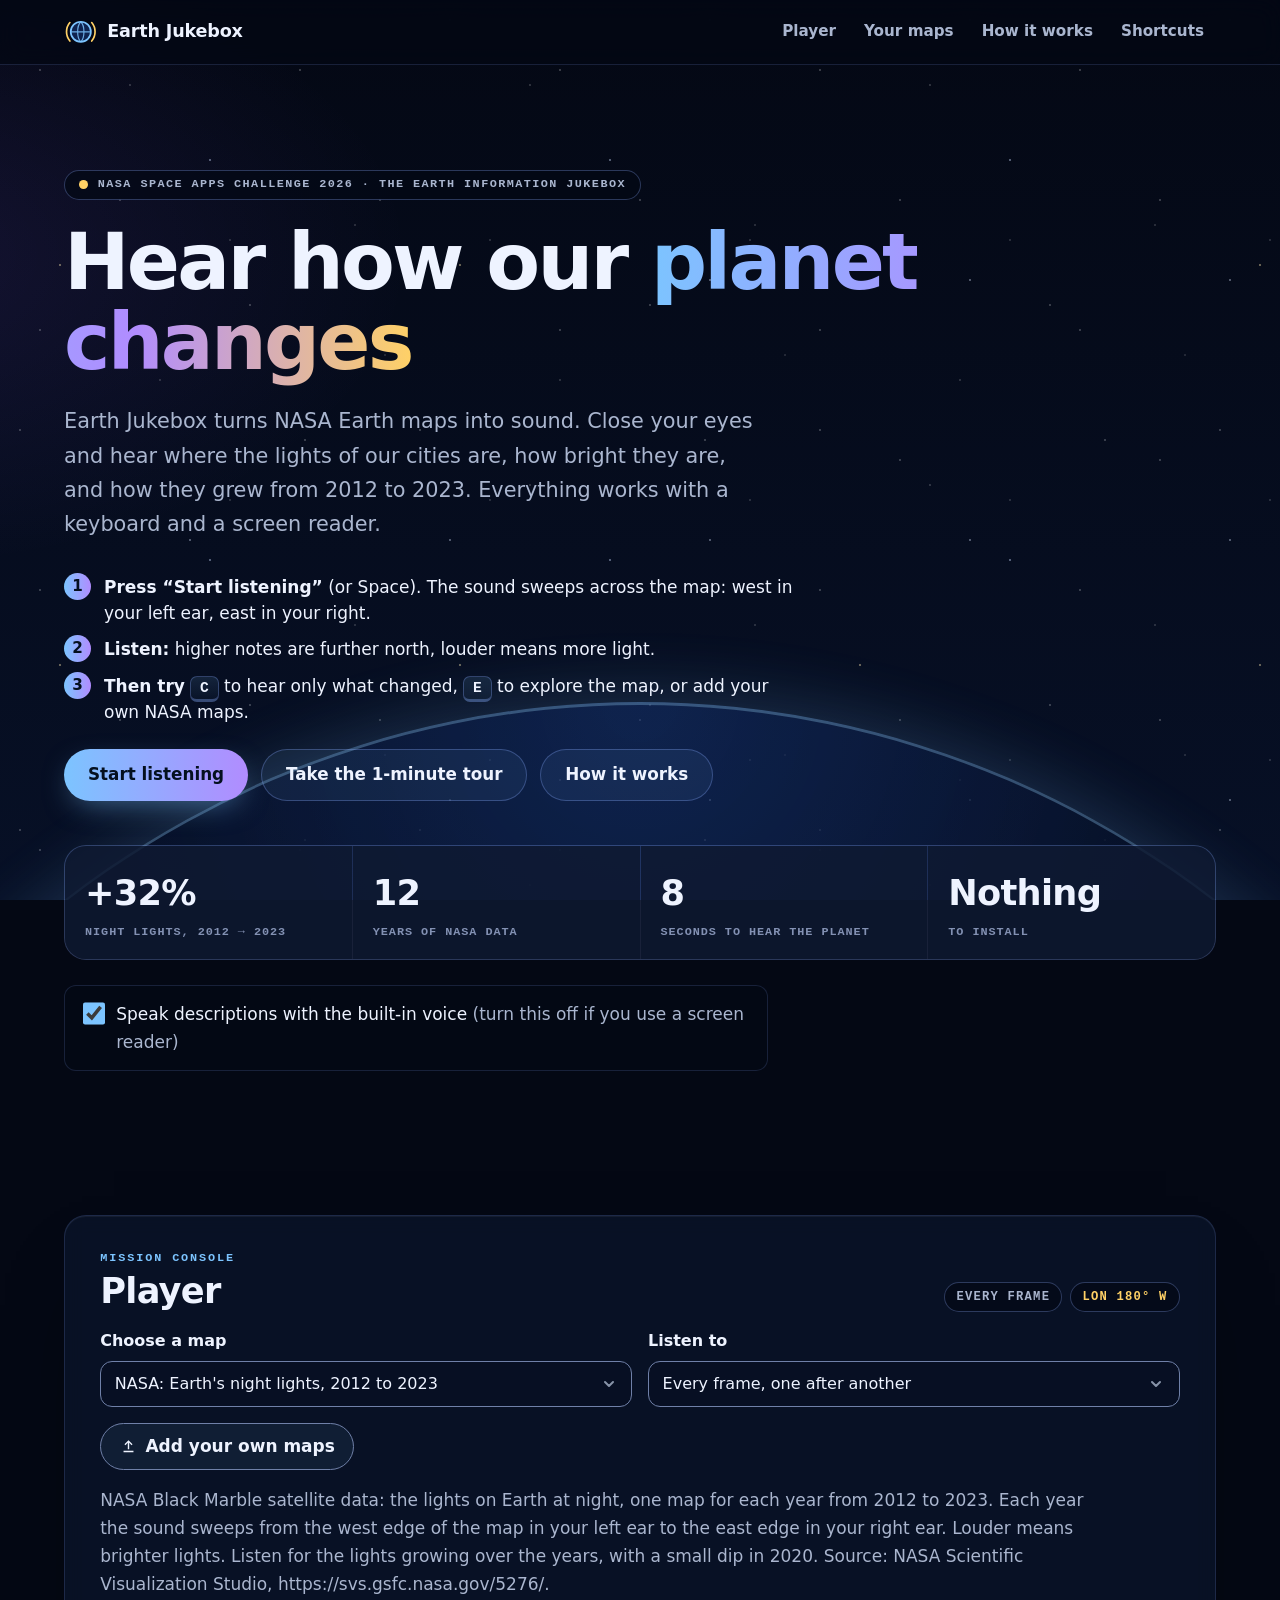
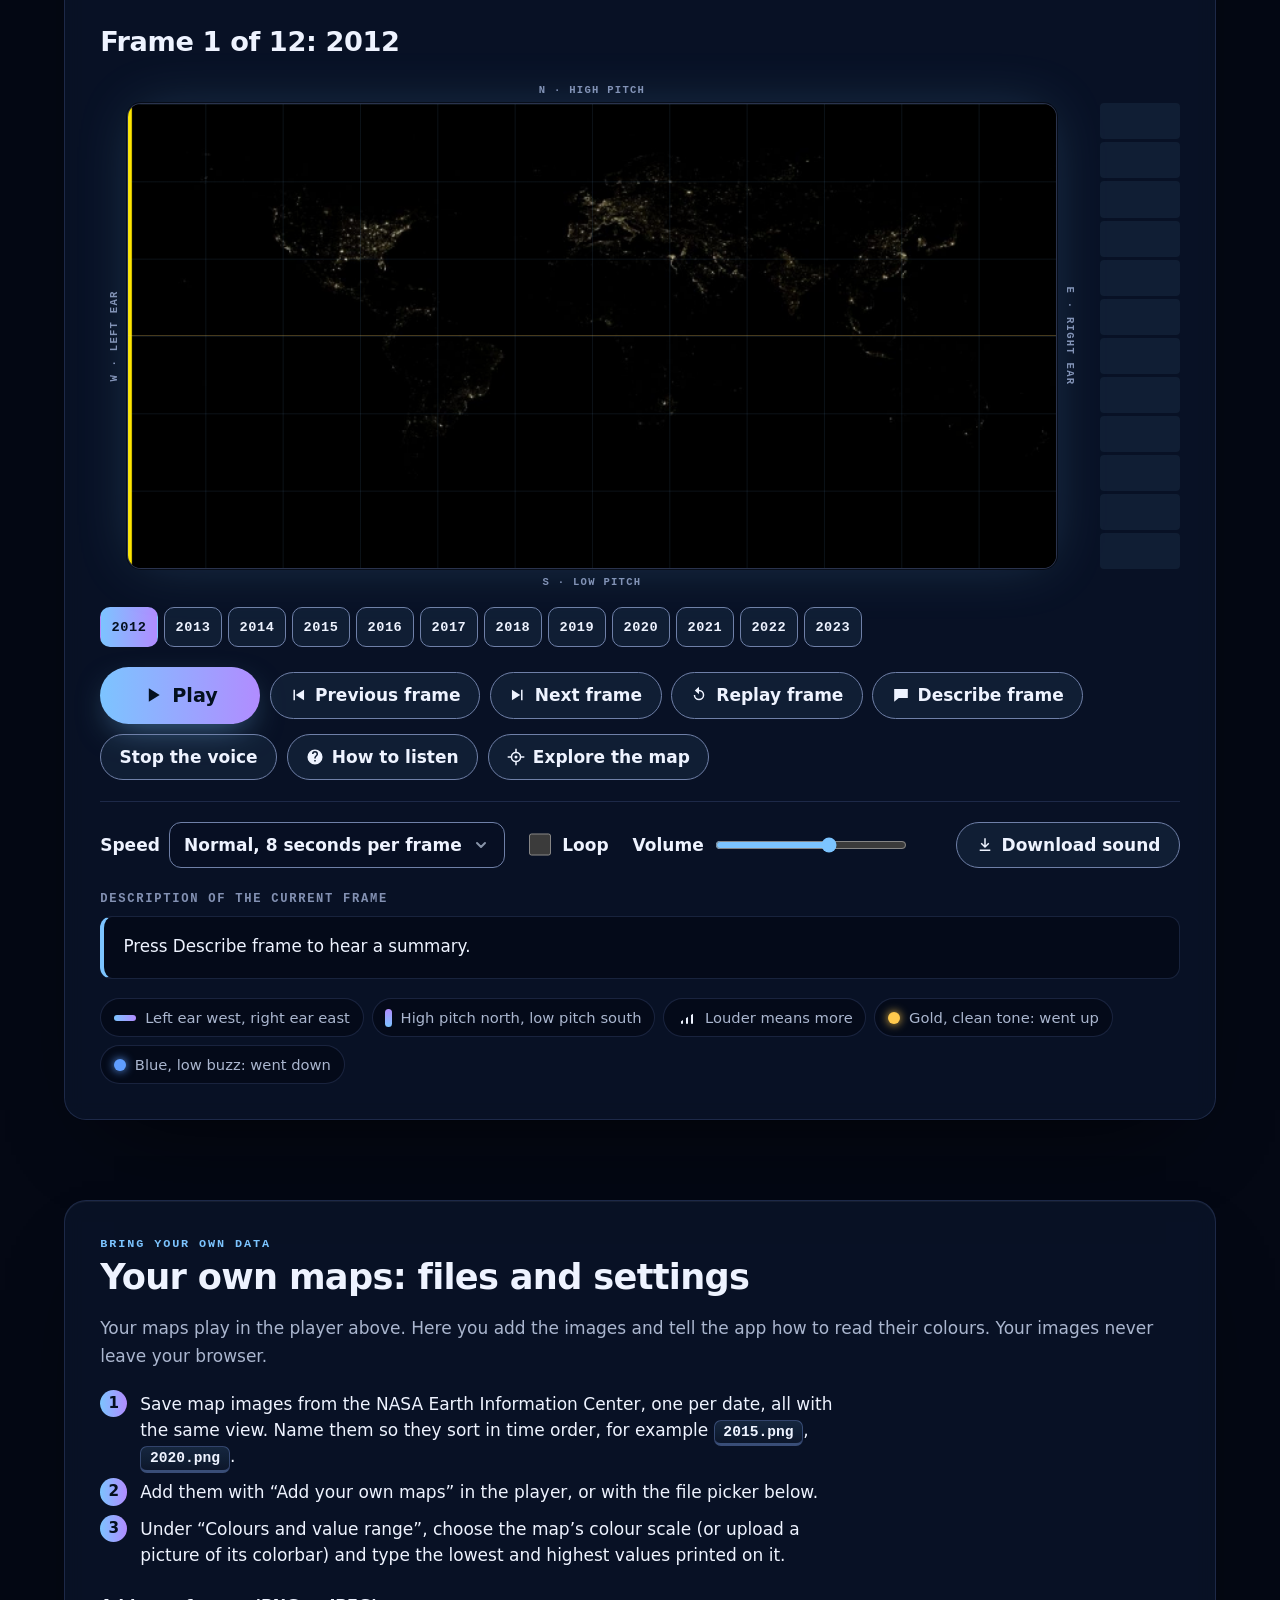
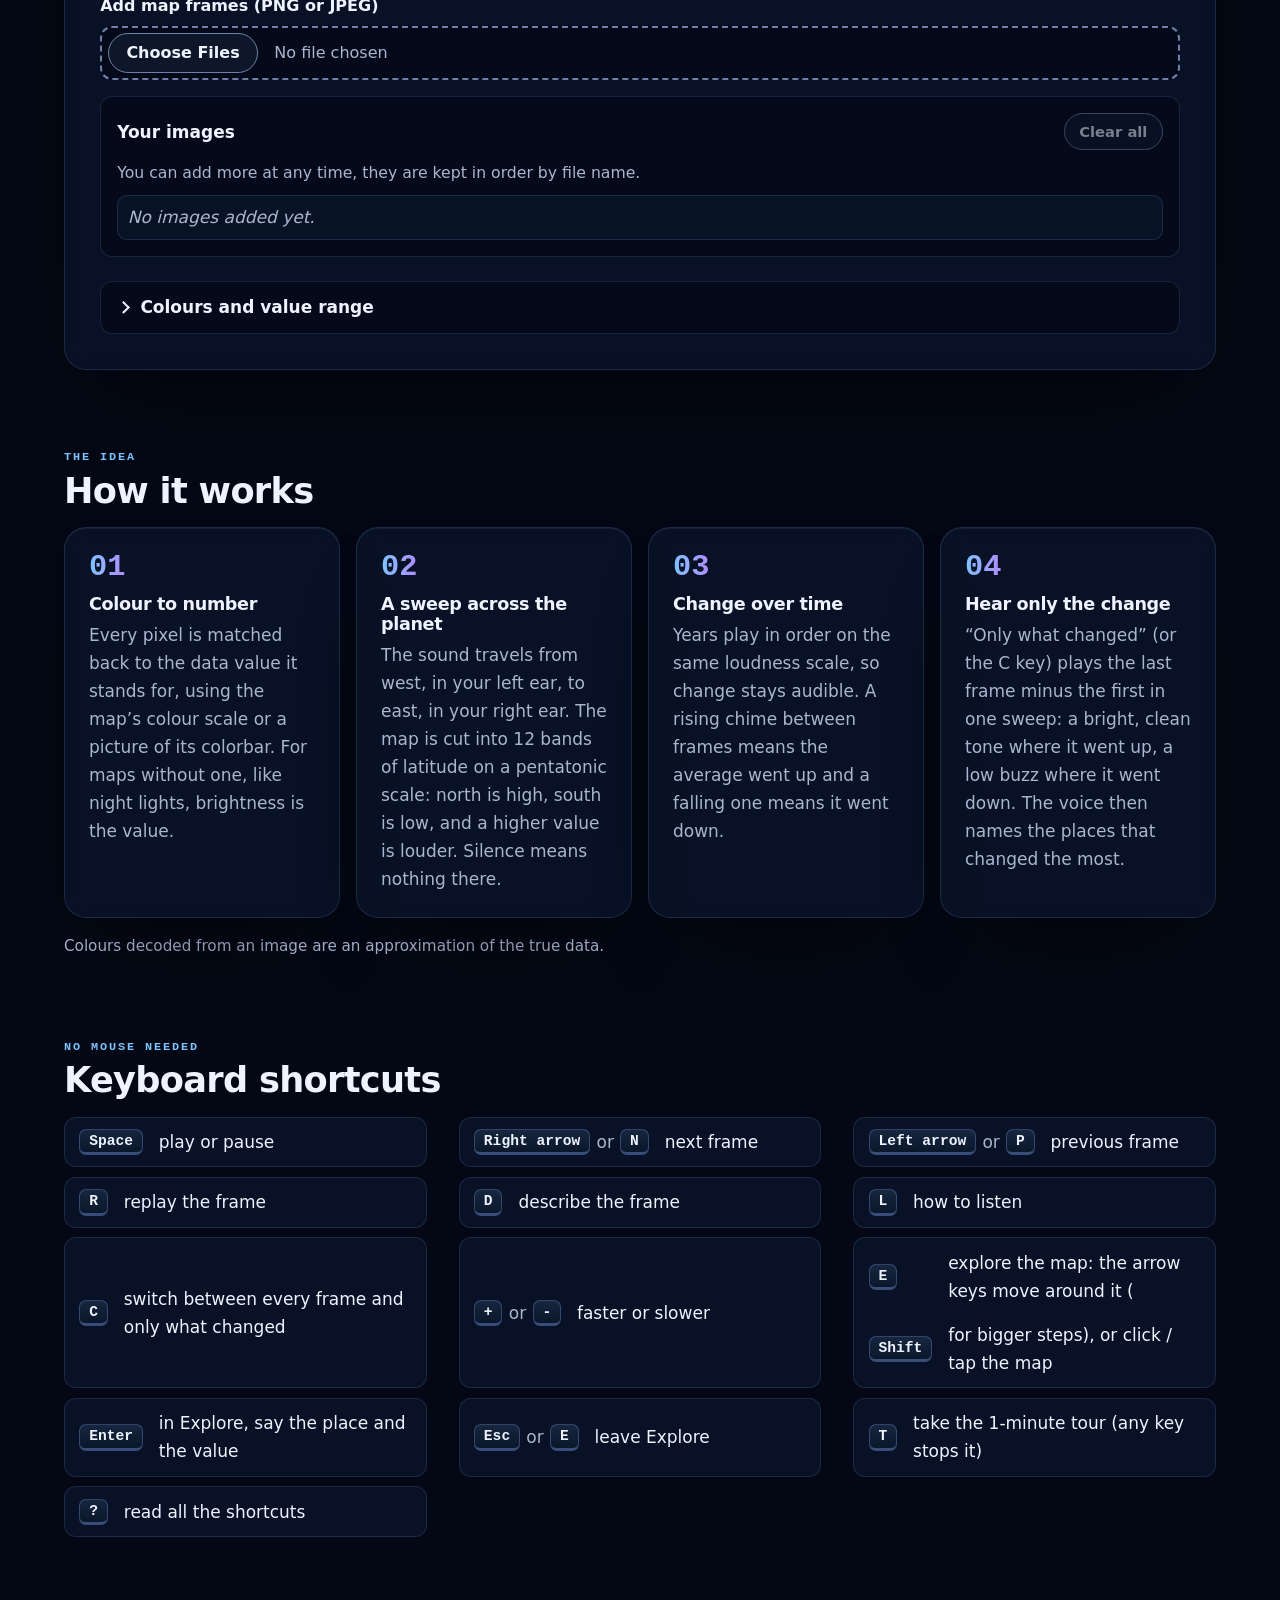
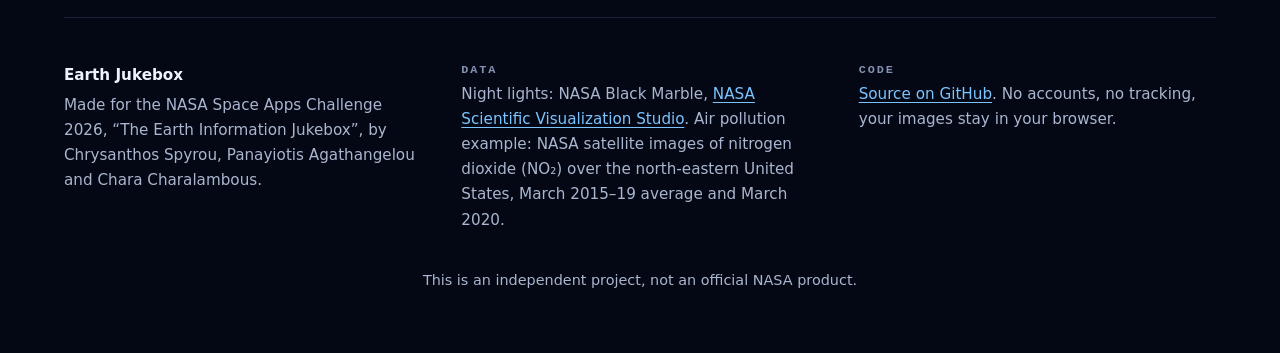
==== commit 85cd9b15: "Clearer 'Your own maps' section: says they play in the player, three steps, simpler wording" ====
--- a/index.html
+++ b/index.html
@@ -8,7 +8,7 @@
 <!-- Chrysanthos: everything is local (no web fonts, no trackers), so it also works offline by double-clicking.
      The ?v= number makes browsers fetch the new file after a change (GitHub Pages lets them keep old copies for 10 minutes,
      and new HTML with an old CSS/JS breaks the page). Change the number in every place when you edit css, js or data. -->
-<link rel="stylesheet" href="css/style.css?v=20261114-12">
+<link rel="stylesheet" href="css/style.css?v=20261114-13">
 </head><body>
 <a class="skip" href="#player">Skip to the player</a>
 <div class="sky" aria-hidden="true"></div>
@@ -97,18 +97,24 @@
 
 <section id="data" class="wrap panel" aria-labelledby="hd">
 <p class="kicker">Bring your own data</p>
-<h2 id="hd">Listen to your own maps</h2>
-<p class="m">The night lights map is real NASA data and is ready to play. To hear other data, export map frames from the NASA Earth Information Center and add them with “Add your own maps” in the player or here, in time order (files are sorted by name). Then choose the colormap (or upload a picture of the map’s colorbar) and the value range printed on it. Your images never leave your browser.</p>
+<h2 id="hd">Your own maps: files and settings</h2>
+<!-- Chrysanthos: this section only sets up your images, they play in the player above. Said so first, the old title ("Listen to your own maps") made people look for a second player -->
+<p class="m">Your maps play in the player above. Here you add the images and tell the app how to read their colours. Your images never leave your browser.</p>
+<ol class="start" role="list" aria-label="How to add your own maps">
+<li>Save map images from the NASA Earth Information Center, one per date, all with the same view. Name them so they sort in time order, for example <kbd>2015.png</kbd>, <kbd>2020.png</kbd>.</li>
+<li>Add them with “Add your own maps” in the player, or with the file picker below.</li>
+<li>Under “Colours and value range”, choose the map’s colour scale (or upload a picture of its colorbar) and type the lowest and highest values printed on it.</li>
+</ol>
 <!-- Chrysanthos: the "Use demo frames" button moved into "Choose a map" at the top -->
 <label class="field">Add map frames (PNG or JPEG) <input type="file" id="files" accept=".png,.jpg,.jpeg,image/png,image/jpeg" multiple></label>
 <!-- Panagiotis: list of uploaded frames, add more in batches or remove them -->
 <div class="uploads" aria-live="polite">
-<div class="uploads-head"><strong>Uploaded frames</strong> <button type="button" id="clearUploads" class="subtle">Clear all</button></div>
-<p id="uploadHint" class="m hint">Add files in batches. New selections are appended and sorted by name.</p>
+<div class="uploads-head"><strong>Your images</strong> <button type="button" id="clearUploads" class="subtle">Clear all</button></div>
+<p id="uploadHint" class="m hint">You can add more at any time, they are kept in order by file name.</p>
 <ul id="uploadList" class="upload-list"></ul>
 </div>
 <!-- Chrysanthos: colours, range and map area only matter for your own images, so they are folded away until you add some (it opens by itself then) -->
-<details id="mapSettings"><summary>Colours, value range and map area</summary>
+<details id="mapSettings"><summary>Colours and value range</summary>
 <div class="grid g2">
 <label class="field">Colormap <select id="cmap"><option value="diverging">Blue, white, red (anomaly maps)</option><option value="viridis">Viridis</option><option value="inferno">Inferno</option><option value="plasma">Plasma</option><option value="jet">Rainbow (jet)</option><option value="gray">Brightness only (no colormap)</option><option value="custom" disabled>From your colorbar image</option></select></label>
 <!-- Chrysanthos: most NASA maps use their own colour scale, so the built-in ones often don't match. Same idea as --colorbar in image_describer.py -->
@@ -117,10 +123,11 @@
 <!-- Panagiotis: colorbars printed inside the frames are found automatically -->
 <p id="cmapDetect" class="detect-badge off">Colorbar status: waiting for images.</p>
 <label class="check"><input type="checkbox" id="autoColorbar" checked> <span>Auto-detect colorbars embedded in map frames</span></label>
-<p class="m hint">If a map includes a colorbar near an edge, the app can detect it, crop it from the map area, and use it as the colormap. You can still upload a manual colorbar to override.</p>
-<p id="autoColorbarStatus" class="m hint">Auto colorbar detection is idle.</p>
+<p class="m hint">If the colorbar is printed along an edge of your images, the app finds it and uses it. If it sits inside the map, upload a picture of it above instead.</p>
+<!-- Chrysanthos: hidden, it said the same as the colorbar status above (the code still fills it in) -->
+<p id="autoColorbarStatus" class="m hint" hidden>Auto colorbar detection is idle.</p>
 <div class="grid g3"><label class="field">Minimum value <input type="number" id="vmin" step="any"></label><label class="field">Maximum value <input type="number" id="vmax" step="any"></label><label class="field">Units <input type="text" id="units" size="14"></label></div>
-<details><summary>Advanced: colour tolerance, map area and map extent</summary>
+<details><summary>Advanced: colour matching, trimming the edges, latitude and longitude</summary>
 <div class="grid g4"><label class="field">Colour match tolerance <input type="number" id="tol" value="50" min="5" max="150"></label></div>
 <!-- Chrysanthos: if the image has a title, colorbar or border around the map, those get read as data. Trim them off here -->
 <p class="m hint">If your images have a title, a colorbar or a border around the map, trim it off so only the map itself is used.</p>
@@ -171,6 +178,6 @@
 <p class="m disclaimer">This is an independent project, not an official NASA product.</p>
 </footer>
 <!-- Chrysanthos: preset data, built by tools/build_nightlights.py. If it's missing the page falls back to the demo -->
-<script src="data/nightlights.js?v=20261114-12"></script>
-<script src="data/descriptions.js?v=20261114-12"></script>
-<script id="appJs" src="js/app.js?v=20261114-12"></script></body></html>
+<script src="data/nightlights.js?v=20261114-13"></script>
+<script src="data/descriptions.js?v=20261114-13"></script>
+<script id="appJs" src="js/app.js?v=20261114-13"></script></body></html>
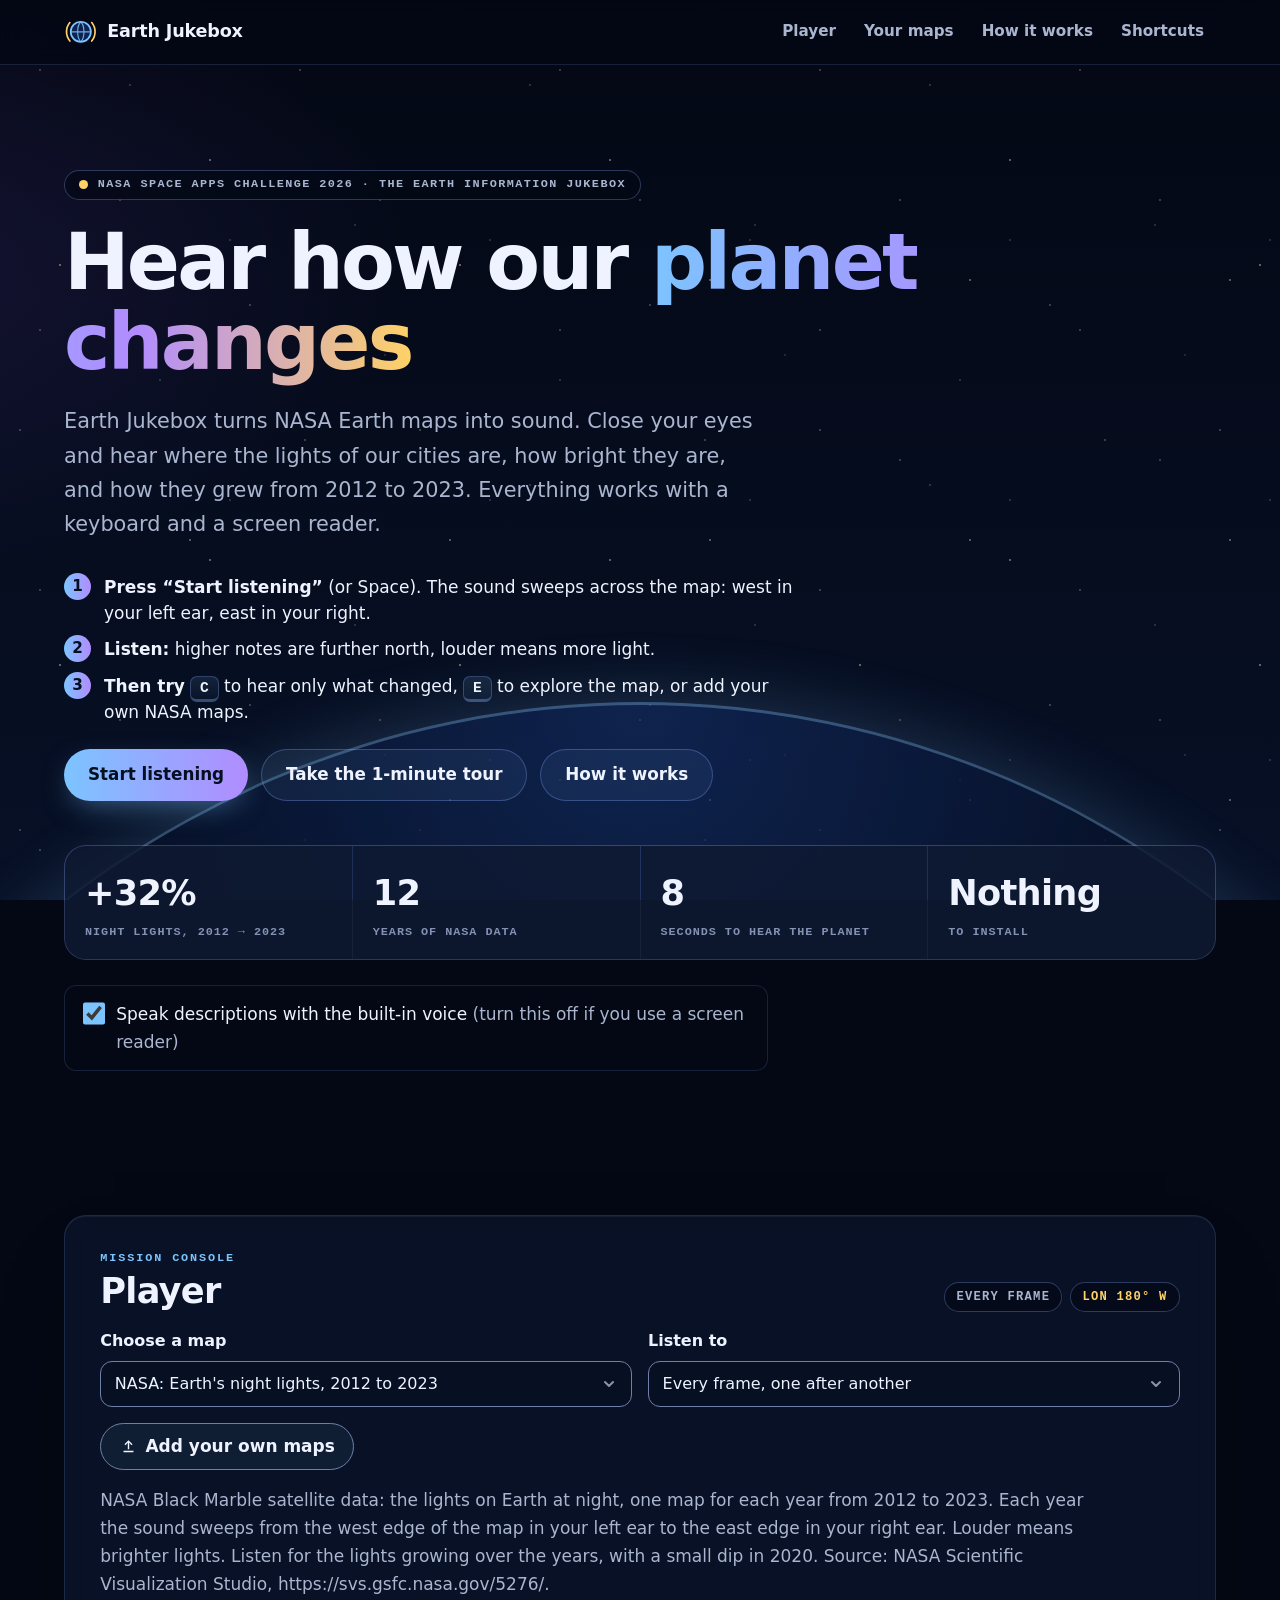
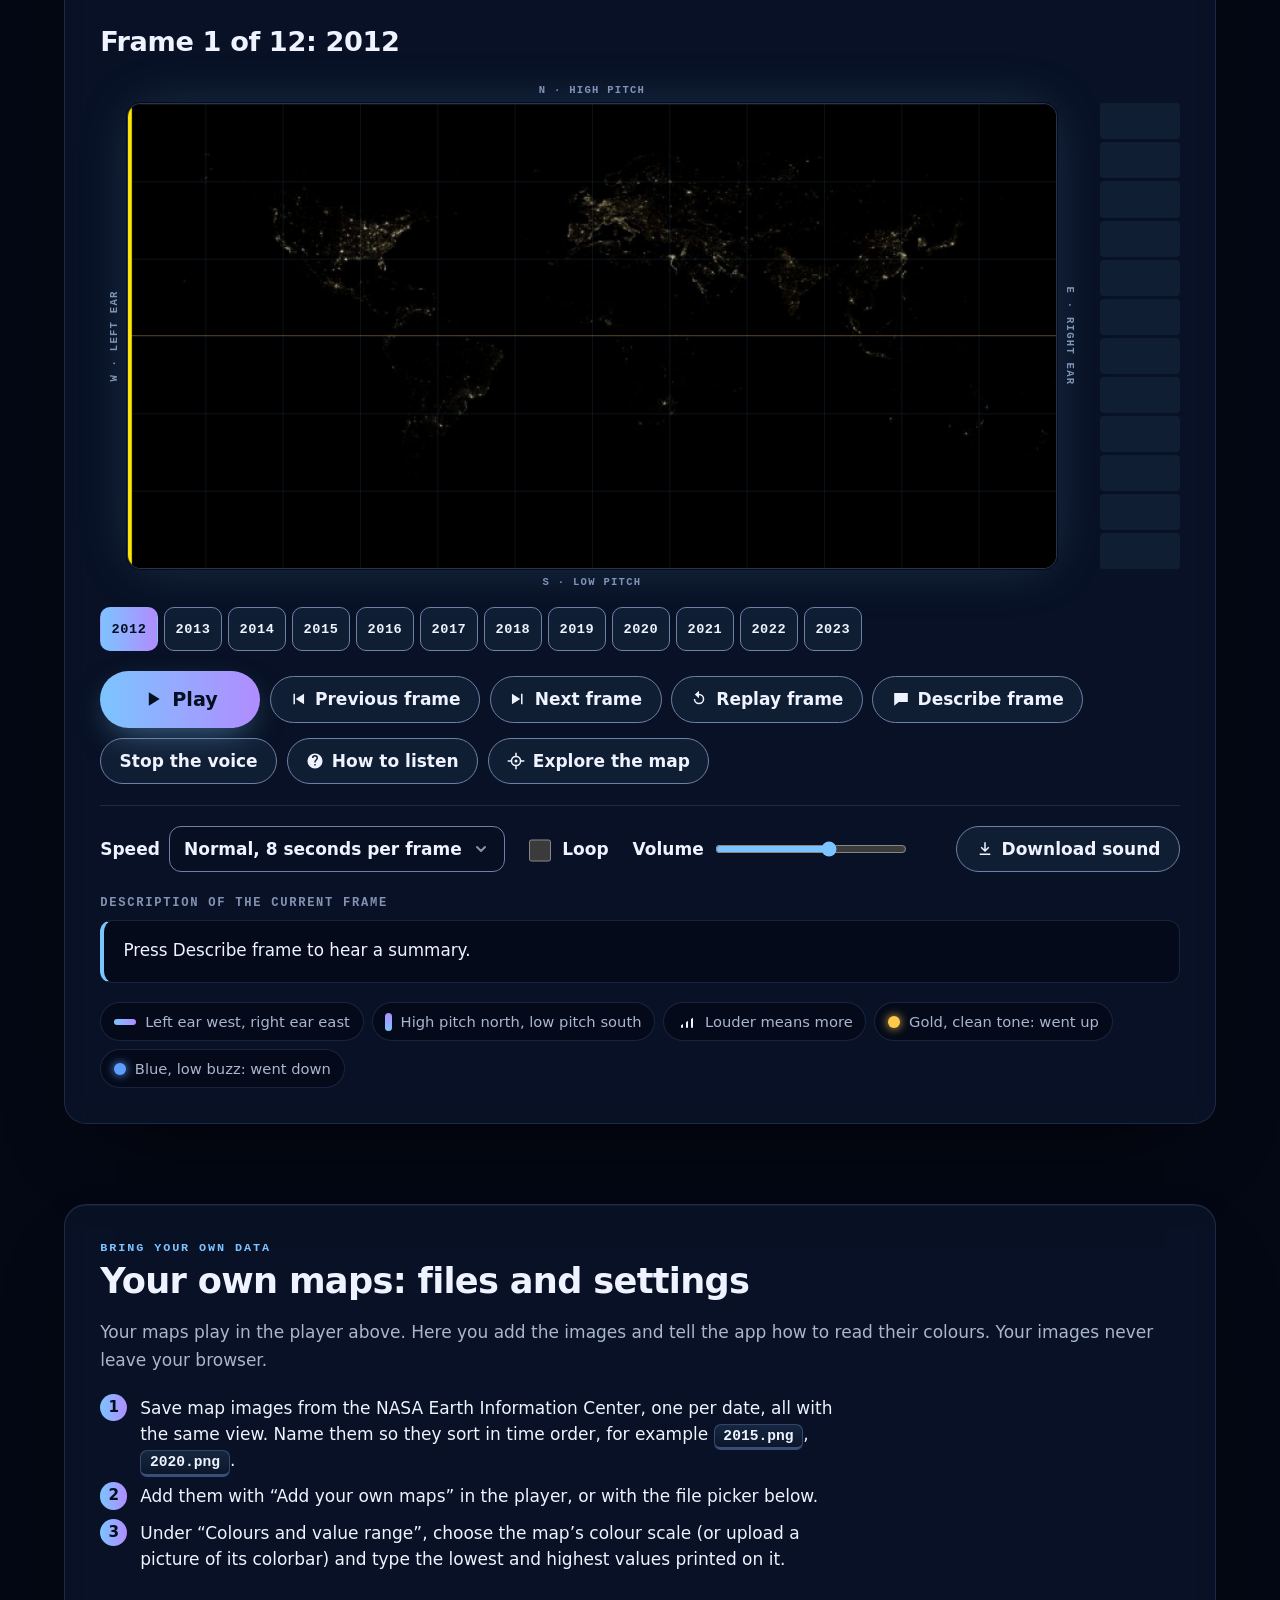
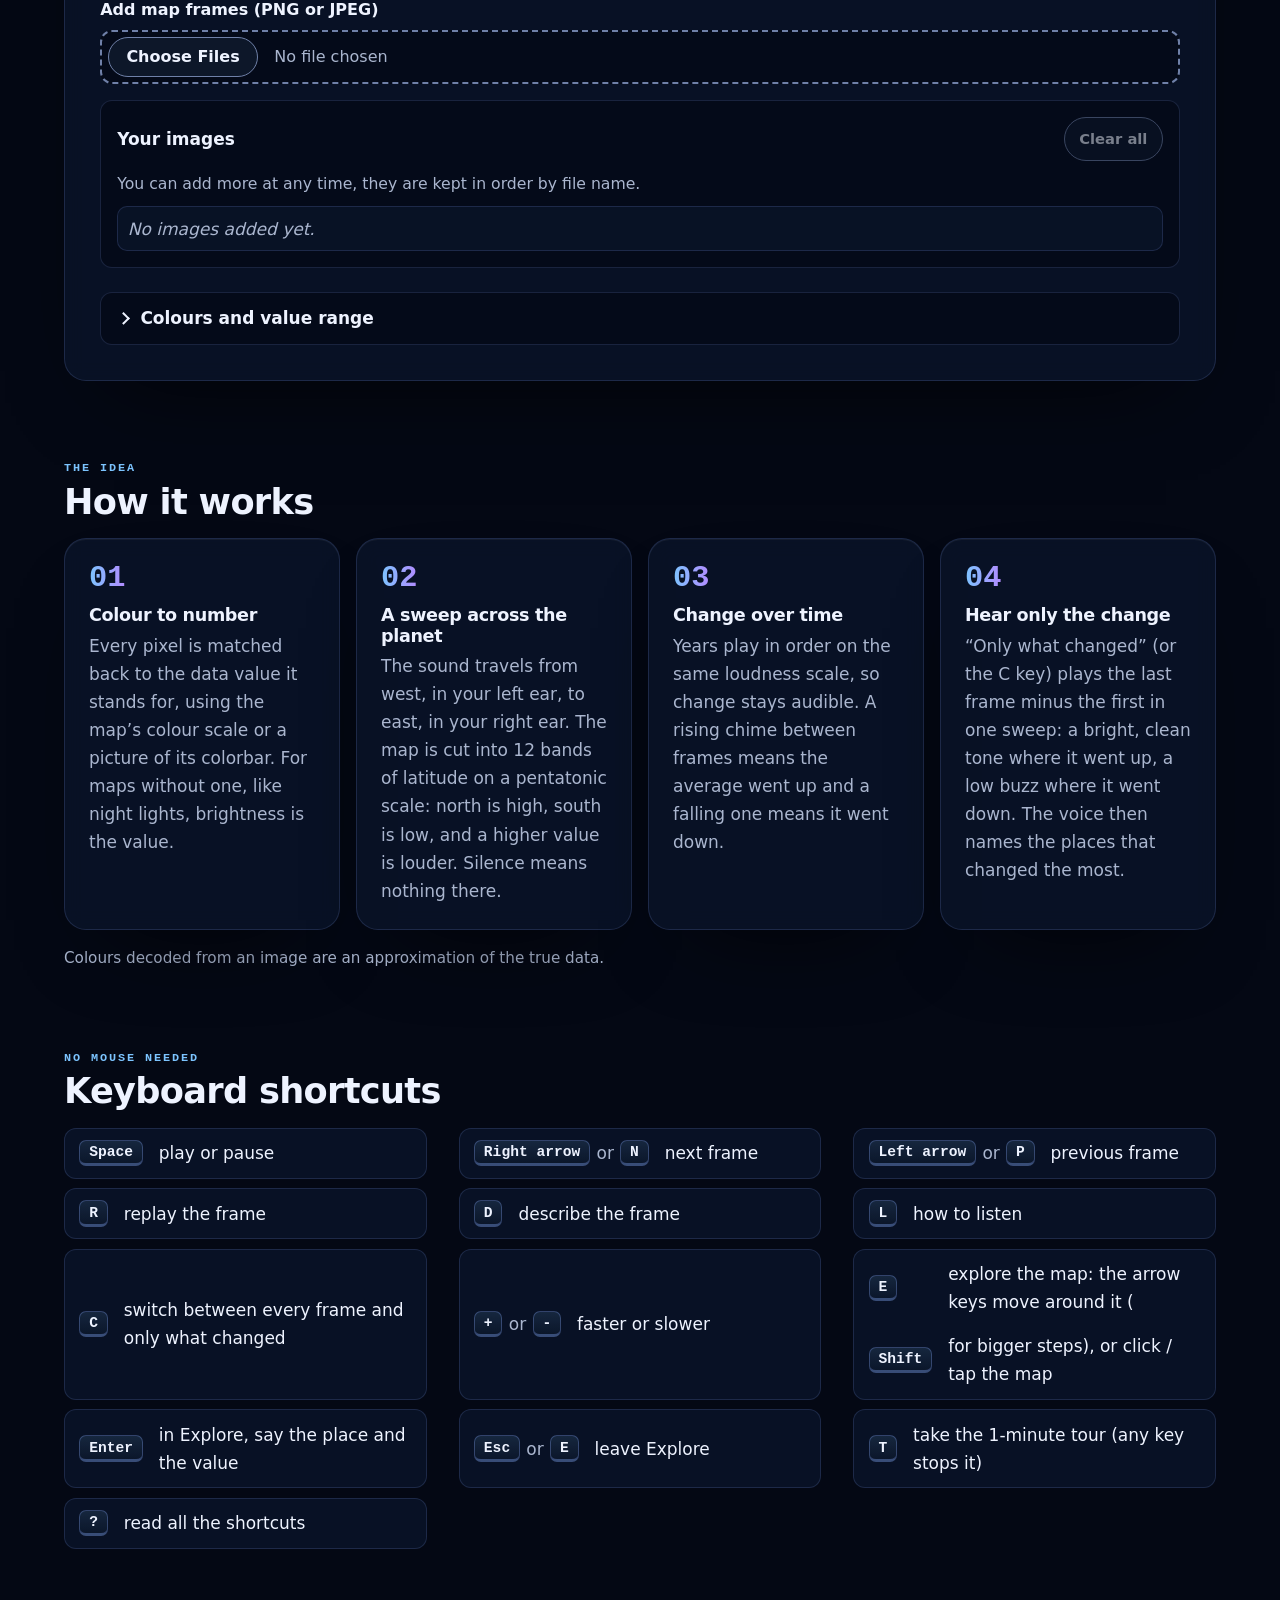
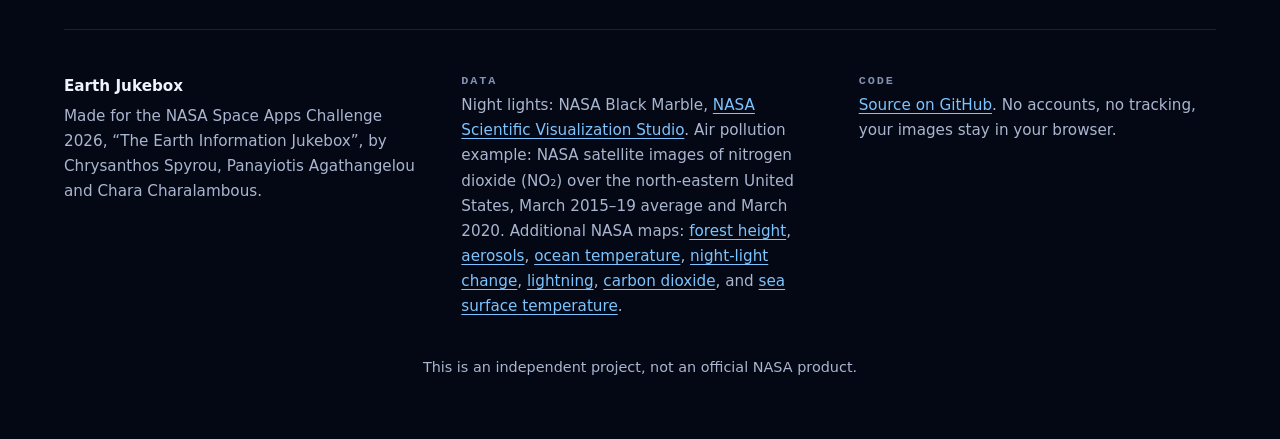
==== commit 2f9debec: "Refresh stays where you were, bigger touch targets on phones, phone checks" ====
--- a/index.html
+++ b/index.html
@@ -8,7 +8,7 @@
 <!-- Chrysanthos: everything is local (no web fonts, no trackers), so it also works offline by double-clicking.
      The ?v= number makes browsers fetch the new file after a change (GitHub Pages lets them keep old copies for 10 minutes,
      and new HTML with an old CSS/JS breaks the page). Change the number in every place when you edit css, js or data. -->
-<link rel="stylesheet" href="css/style.css?v=20261114-13">
+<link rel="stylesheet" href="css/style.css?v=20261114-14">
 </head><body>
 <a class="skip" href="#player">Skip to the player</a>
 <div class="sky" aria-hidden="true"></div>
@@ -51,7 +51,7 @@
 </div>
 <!-- Chrysanthos: ready-made maps, so you can hear real NASA data without having to see the map to set it up -->
 <div class="grid g2">
-<label class="field">Choose a map <select id="preset"><option value="nightlights">NASA: Earth's night lights, 2012 to 2023</option><option value="example">NASA: air pollution over New York, before and during the 2020 lockdown</option><option value="upload" disabled>Your own images (use “Add your own maps”)</option></select></label>
+<label class="field">Choose a map <select id="preset"><option value="nightlights">NASA: Earth's night lights, 2012 to 2023</option><option value="example">NASA: air pollution over New York, before and during the 2020 lockdown</option><option value="forest-height">NASA: Global forest height (GEDI)</option><option value="aerosols">NASA: Global aerosols (GEOS)</option><option value="ocean-temperature">NASA: Perpetual Ocean 2 temperature</option><option value="nightlights-change">NASA: Night lights change, 2012 to 2023</option><option value="lightning">NASA: Lightning seen from the ISS</option><option value="carbon-dioxide">NASA: Carbon dioxide (DYAMOND)</option><option value="sea-surface-temperature">NASA: Global sea surface temperature (ECCO2)</option><option value="upload" disabled>Your own images (use “Add your own maps”)</option></select></label>
 <!-- Chrysanthos: "hear the change" mode, one sweep of last minus first frame. See mkChange() in js/app.js -->
 <label class="field">Listen to <select id="view"><option value="frames">Every frame, one after another</option><option value="change">Only what changed, first to last frame</option></select></label>
 </div>
@@ -172,12 +172,13 @@
 <footer class="wrap footer">
 <div class="foot-grid">
 <div><p class="brand-foot">Earth Jukebox</p><p class="m">Made for the NASA Space Apps Challenge 2026, “The Earth Information Jukebox”, by Chrysanthos Spyrou, Panayiotis Agathangelou and Chara Charalambous.</p></div>
-<div><p class="foot-h">Data</p><p class="m">Night lights: NASA Black Marble, <a href="https://svs.gsfc.nasa.gov/5276/">NASA Scientific Visualization Studio</a>. Air pollution example: NASA satellite images of nitrogen dioxide (NO₂) over the north-eastern United States, March 2015–19 average and March 2020.</p></div>
+<div><p class="foot-h">Data</p><p class="m">Night lights: NASA Black Marble, <a href="https://svs.gsfc.nasa.gov/5276/">NASA Scientific Visualization Studio</a>. Air pollution example: NASA satellite images of nitrogen dioxide (NO₂) over the north-eastern United States, March 2015–19 average and March 2020. Additional NASA maps: <a href="https://svs.gsfc.nasa.gov/4950/">forest height</a>, <a href="https://svs.gsfc.nasa.gov/5669/">aerosols</a>, <a href="https://svs.gsfc.nasa.gov/5425/">ocean temperature</a>, <a href="https://svs.gsfc.nasa.gov/5313/">night-light change</a>, <a href="https://svs.gsfc.nasa.gov/5011/">lightning</a>, <a href="https://svs.gsfc.nasa.gov/5196/">carbon dioxide</a>, and <a href="https://svs.gsfc.nasa.gov/3912/">sea surface temperature</a>.</p></div>
 <div><p class="foot-h">Code</p><p class="m"><a href="https://github.com/Panagiotis676/nasa-app-hackathon">Source on GitHub</a>. No accounts, no tracking, your images stay in your browser.</p></div>
 </div>
 <p class="m disclaimer">This is an independent project, not an official NASA product.</p>
 </footer>
 <!-- Chrysanthos: preset data, built by tools/build_nightlights.py. If it's missing the page falls back to the demo -->
-<script src="data/nightlights.js?v=20261114-13"></script>
-<script src="data/descriptions.js?v=20261114-13"></script>
-<script id="appJs" src="js/app.js?v=20261114-13"></script></body></html>
+<script src="data/nightlights.js?v=20261114-14"></script>
+<script src="data/descriptions.js?v=20261114-14"></script>
+<script src="data/presets.js?v=20261114-14"></script>
+<script id="appJs" src="js/app.js?v=20261114-14"></script></body></html>
--- a/css/style.css
+++ b/css/style.css
@@ -34,6 +34,8 @@
 .skip{position:absolute;left:1rem;top:-4rem;z-index:50;padding:.7rem 1.1rem;border-radius:10px;background:var(--focus);color:#111;font-weight:800;text-decoration:none}
 .skip:focus{top:1rem}
 :focus-visible{outline:3px solid var(--focus);outline-offset:3px}
+/* Chrysanthos: sections get focus when a link inside the page takes you there, no ring around the whole section */
+[tabindex="-1"]:focus{outline:none}
 
 /* stars + the glow of the Earth's atmosphere at the bottom of the screen */
 .sky{position:fixed;inset:0;z-index:-1;pointer-events:none;overflow:hidden;
@@ -81,6 +83,7 @@
 .stats dt{font:600 .74rem/1.35 var(--mono);letter-spacing:.08em;text-transform:uppercase;color:var(--dim)}
 .stats dd{margin:0;font-size:clamp(1.6rem,3.5vw,2.2rem);font-weight:850;letter-spacing:-.02em}
 .voice{margin-top:1.6rem;padding:.85rem 1.1rem;border:1px solid var(--line);border-radius:var(--r-sm);background:var(--sunken);max-width:44rem}
+.speech-status{max-width:44rem;margin:.7rem 0 0;padding:.7rem 1rem;border:1px solid var(--gold);border-radius:var(--r-sm);color:var(--gold);background:var(--sunken);font-weight:700}
 
 /* panels */
 main>section{margin-bottom:clamp(3rem,7vw,5rem)}
@@ -114,7 +117,8 @@
 .meter i::before{left:0;width:calc(var(--u,0) * 100%);background:linear-gradient(90deg,rgba(255,201,77,.35),var(--up));box-shadow:0 0 12px rgba(255,201,77,.5)}
 .meter i::after{right:0;width:calc(var(--d,0) * 100%);background:linear-gradient(270deg,rgba(95,157,255,.35),var(--down))}
 .timeline{display:flex;flex-wrap:wrap;gap:.4rem;margin:.9rem 0 0}
-.timeline button{min-height:2.5rem;min-width:3.6rem;padding:.3rem .65rem;border-radius:10px;font:700 .85rem/1 var(--mono);letter-spacing:.04em}
+/* Chrysanthos: 44 px tall, the size a finger needs on a phone (they were 40) */
+.timeline button{min-height:2.75rem;min-width:3.6rem;padding:.3rem .65rem;border-radius:10px;font:700 .85rem/1 var(--mono);letter-spacing:.04em}
 .timeline button[aria-current="true"]{background:linear-gradient(90deg,var(--acc),var(--acc-2));color:var(--on-acc);border-color:transparent}
 
 /* buttons and form controls: one look for all of them */
@@ -123,7 +127,7 @@
 button:hover{background:var(--btn-hover)}
 button:active{transform:translateY(1px)}
 button:disabled{opacity:.5;cursor:not-allowed}
-button.subtle{min-height:2.3rem;padding:.3rem .9rem;font-size:.92rem;font-weight:600}
+button.subtle{min-height:2.75rem;padding:.3rem .9rem;font-size:.92rem;font-weight:600}
 .transport{display:flex;flex-wrap:wrap;gap:.6rem;align-items:center;margin-top:1.2rem}
 .btn-play{display:inline-flex;align-items:center;justify-content:center;gap:.6rem;min-width:10rem;min-height:3.6rem;font-size:1.2rem;font-weight:850;border:0;
   background:linear-gradient(90deg,var(--acc),var(--acc-2));color:var(--on-acc);box-shadow:0 12px 34px -12px rgba(124,196,255,.6)}
@@ -181,6 +185,8 @@
 .inline{display:inline-flex;flex-wrap:wrap;gap:.6rem;align-items:center;max-width:100%;font-weight:650}
 .inline select{width:auto;max-width:100%}
 .check{display:flex;gap:.7rem;align-items:flex-start;cursor:pointer}
+/* Chrysanthos: a one-line checkbox (Loop) gets a 44 px tall label so it is easy to hit with a finger */
+.check.inline{min-height:2.75rem;align-items:center}
 .grid{display:grid;gap:1rem;grid-template-columns:1fr;align-items:start;margin:1rem 0}
 .g4{grid-template-columns:repeat(2,minmax(0,1fr))}
 @media (min-width:40rem){.g2{grid-template-columns:repeat(2,minmax(0,1fr))}.g3{grid-template-columns:repeat(3,minmax(0,1fr))}.g4{grid-template-columns:repeat(4,minmax(0,1fr))}}
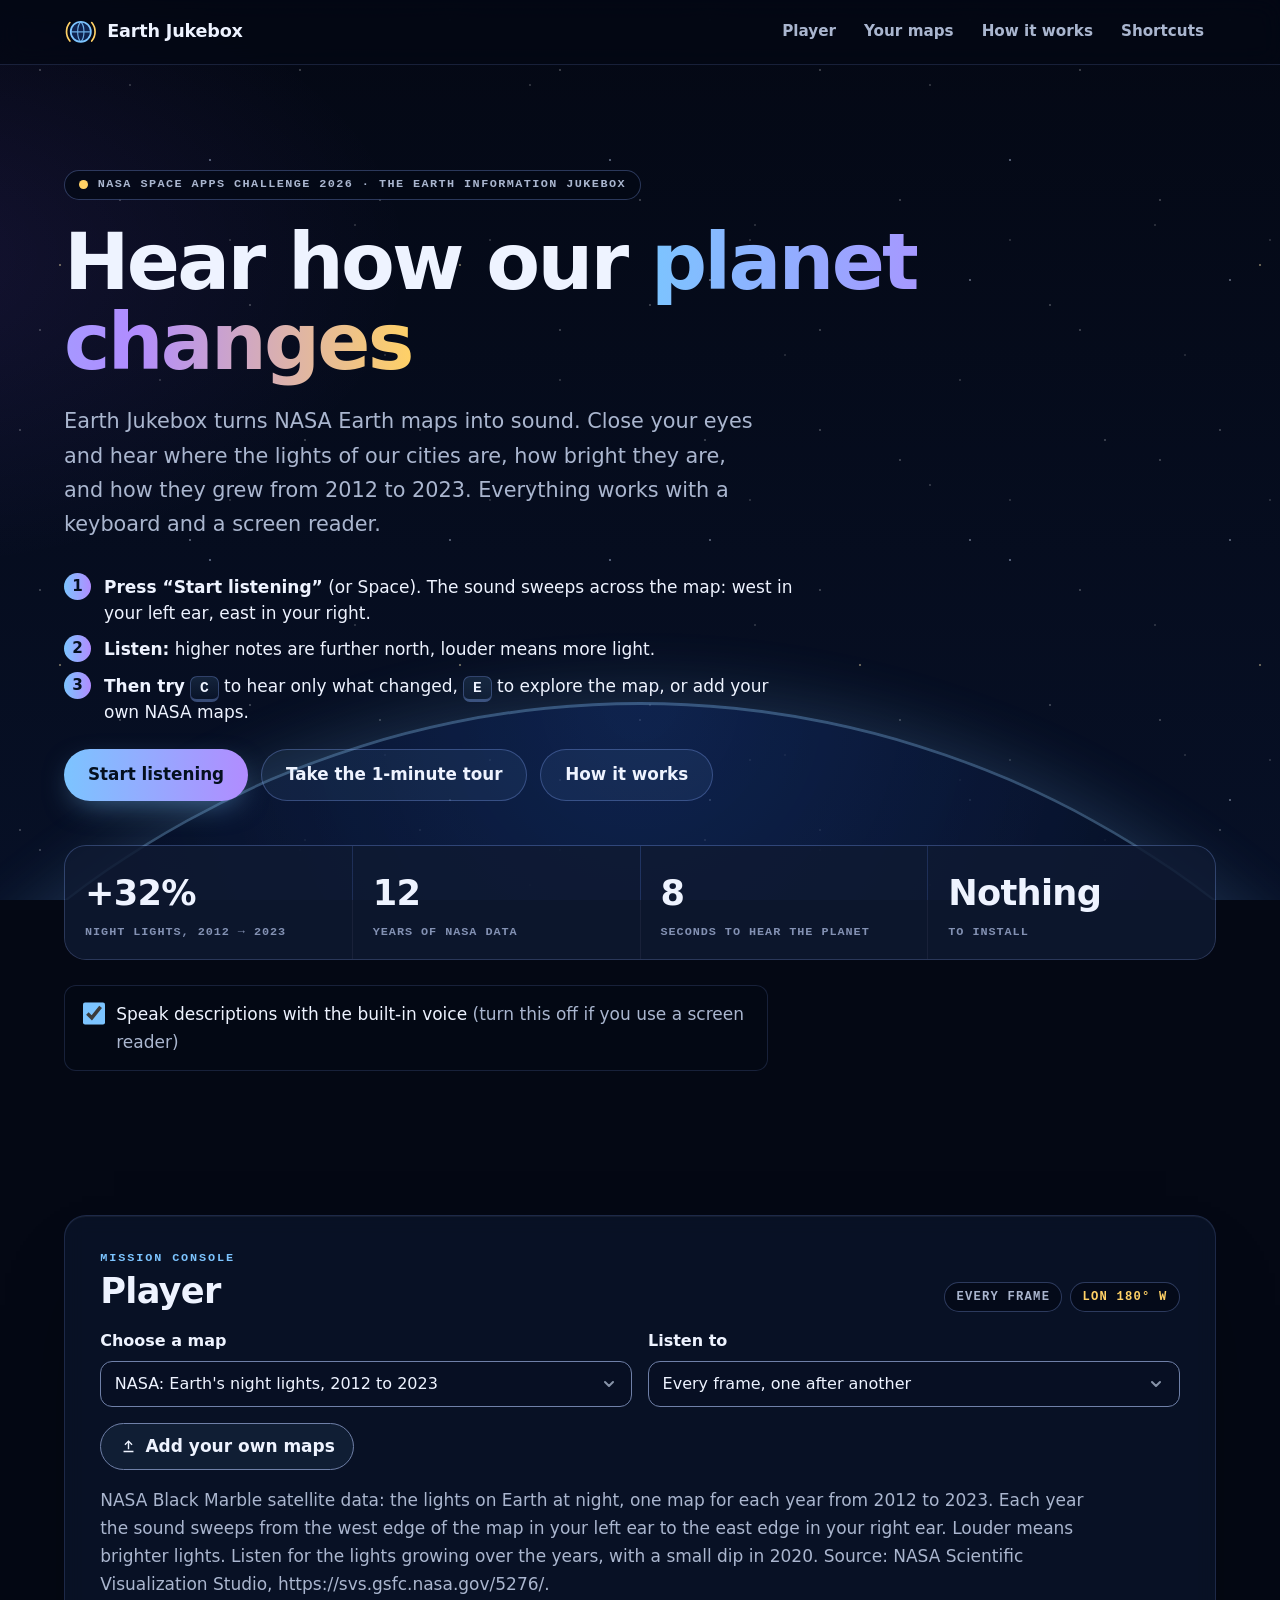
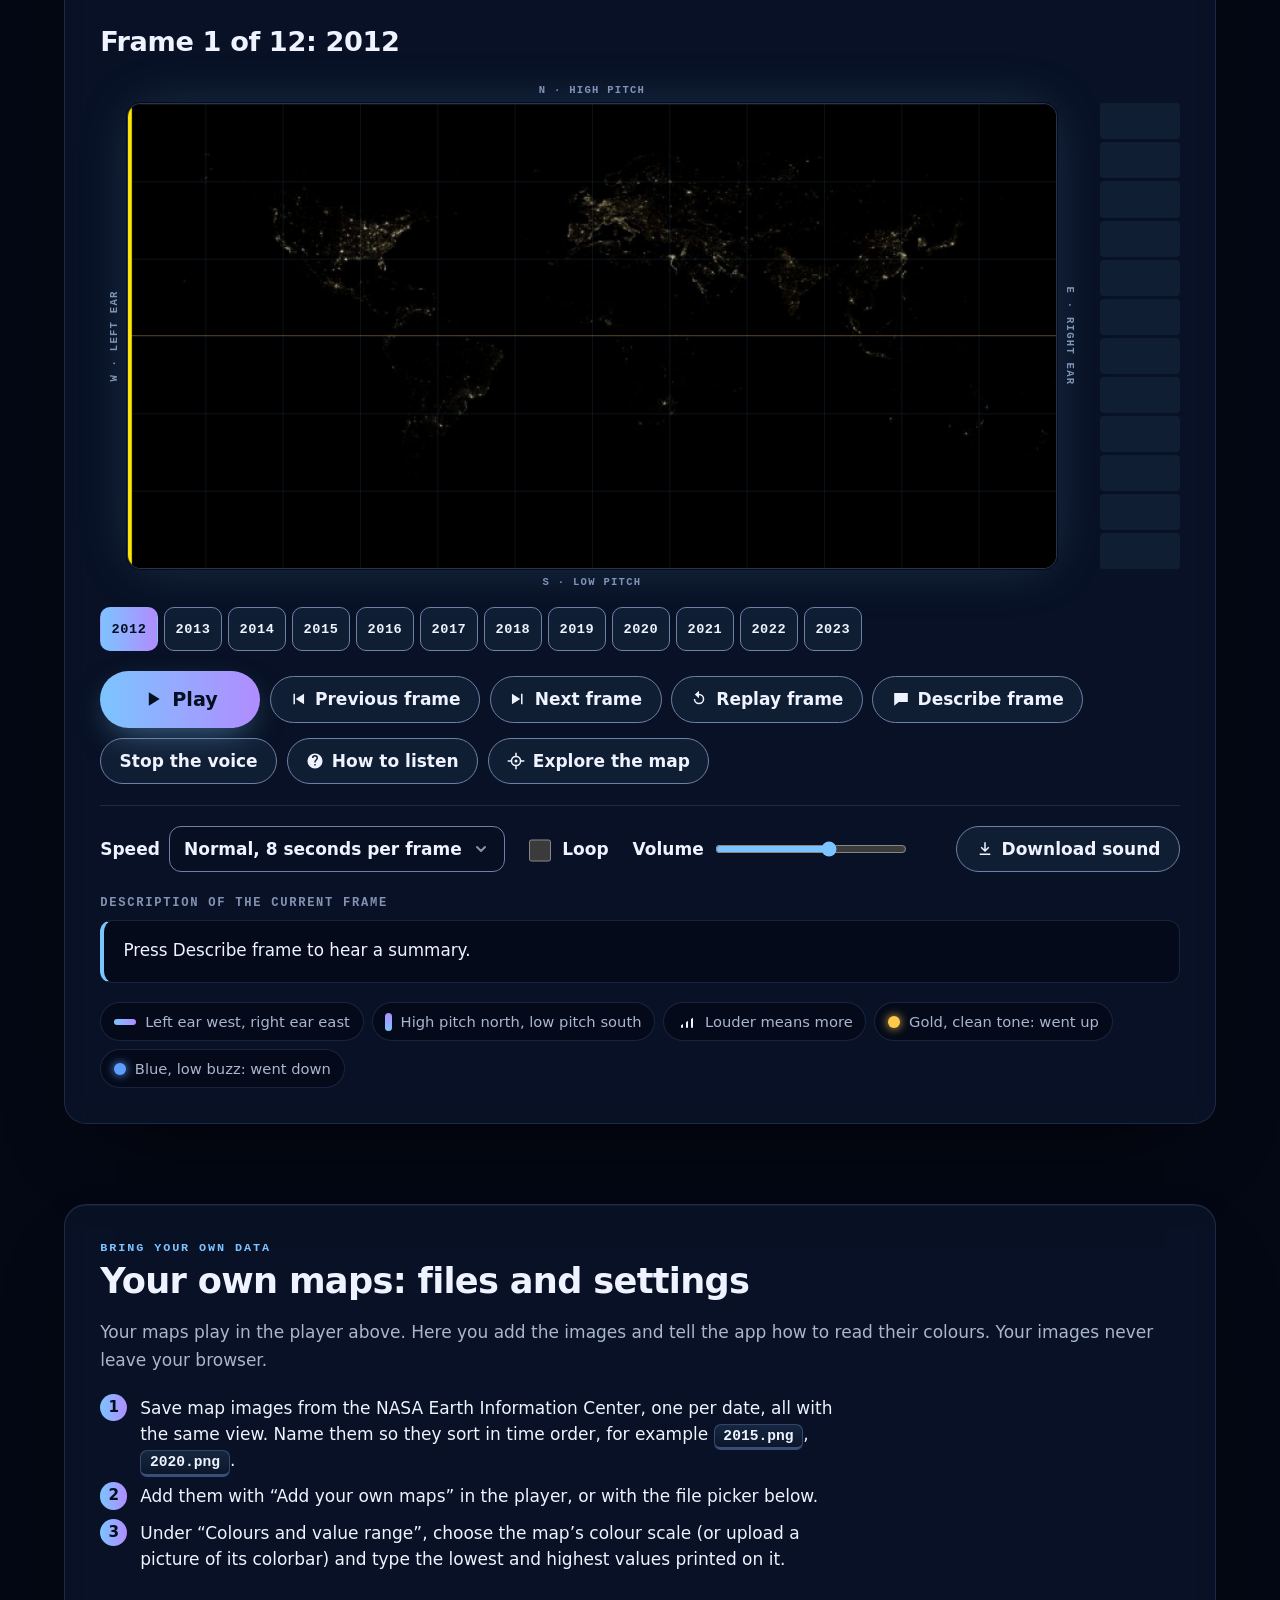
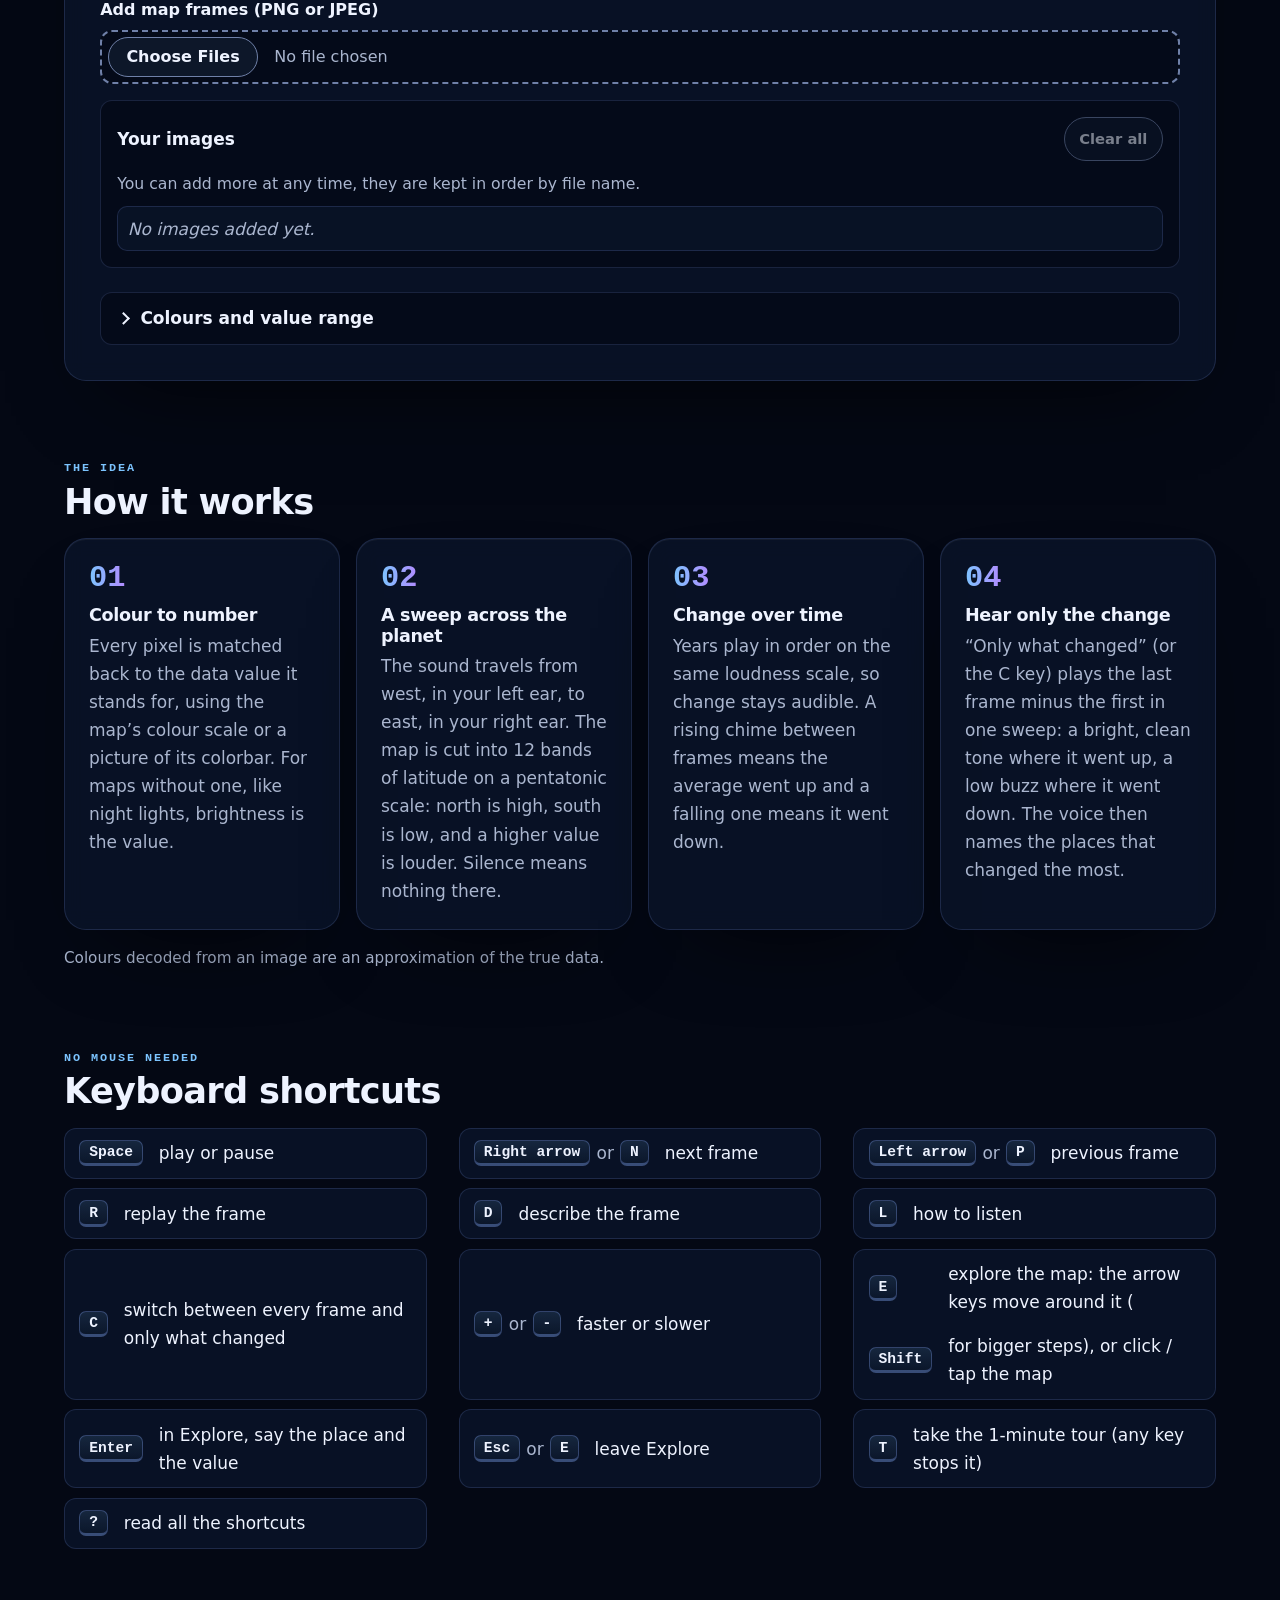
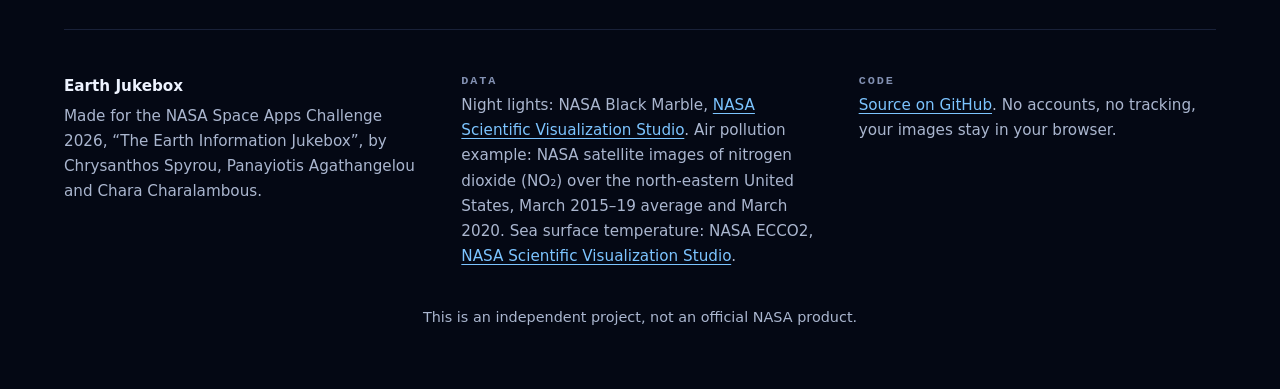
==== commit 7df59fab: "Keep only the maps the sweep can read: fix sea surface temperature, hide the other six for now" ====
--- a/index.html
+++ b/index.html
@@ -8,7 +8,7 @@
 <!-- Chrysanthos: everything is local (no web fonts, no trackers), so it also works offline by double-clicking.
      The ?v= number makes browsers fetch the new file after a change (GitHub Pages lets them keep old copies for 10 minutes,
      and new HTML with an old CSS/JS breaks the page). Change the number in every place when you edit css, js or data. -->
-<link rel="stylesheet" href="css/style.css?v=20261114-14">
+<link rel="stylesheet" href="css/style.css?v=20261114-15">
 </head><body>
 <a class="skip" href="#player">Skip to the player</a>
 <div class="sky" aria-hidden="true"></div>
@@ -51,7 +51,9 @@
 </div>
 <!-- Chrysanthos: ready-made maps, so you can hear real NASA data without having to see the map to set it up -->
 <div class="grid g2">
-<label class="field">Choose a map <select id="preset"><option value="nightlights">NASA: Earth's night lights, 2012 to 2023</option><option value="example">NASA: air pollution over New York, before and during the 2020 lockdown</option><option value="forest-height">NASA: Global forest height (GEDI)</option><option value="aerosols">NASA: Global aerosols (GEOS)</option><option value="ocean-temperature">NASA: Perpetual Ocean 2 temperature</option><option value="nightlights-change">NASA: Night lights change, 2012 to 2023</option><option value="lightning">NASA: Lightning seen from the ISS</option><option value="carbon-dioxide">NASA: Carbon dioxide (DYAMOND)</option><option value="sea-surface-temperature">NASA: Global sea surface temperature (ECCO2)</option><option value="upload" disabled>Your own images (use “Add your own maps”)</option></select></label>
+<!-- Chrysanthos: Chara's other six maps (data/presets.js) are left out of the menu for now, the team agreed: they are globes, a photo,
+     a collage or colour categories, which the west-to-east sweep can't read. Sea surface temperature is a flat map with a scale, so it stays. -->
+<label class="field">Choose a map <select id="preset"><option value="nightlights">NASA: Earth's night lights, 2012 to 2023</option><option value="example">NASA: air pollution over New York, before and during the 2020 lockdown</option><option value="sea-surface-temperature">NASA: Global sea surface temperature (ECCO2)</option><option value="upload" disabled>Your own images (use “Add your own maps”)</option></select></label>
 <!-- Chrysanthos: "hear the change" mode, one sweep of last minus first frame. See mkChange() in js/app.js -->
 <label class="field">Listen to <select id="view"><option value="frames">Every frame, one after another</option><option value="change">Only what changed, first to last frame</option></select></label>
 </div>
@@ -172,13 +174,13 @@
 <footer class="wrap footer">
 <div class="foot-grid">
 <div><p class="brand-foot">Earth Jukebox</p><p class="m">Made for the NASA Space Apps Challenge 2026, “The Earth Information Jukebox”, by Chrysanthos Spyrou, Panayiotis Agathangelou and Chara Charalambous.</p></div>
-<div><p class="foot-h">Data</p><p class="m">Night lights: NASA Black Marble, <a href="https://svs.gsfc.nasa.gov/5276/">NASA Scientific Visualization Studio</a>. Air pollution example: NASA satellite images of nitrogen dioxide (NO₂) over the north-eastern United States, March 2015–19 average and March 2020. Additional NASA maps: <a href="https://svs.gsfc.nasa.gov/4950/">forest height</a>, <a href="https://svs.gsfc.nasa.gov/5669/">aerosols</a>, <a href="https://svs.gsfc.nasa.gov/5425/">ocean temperature</a>, <a href="https://svs.gsfc.nasa.gov/5313/">night-light change</a>, <a href="https://svs.gsfc.nasa.gov/5011/">lightning</a>, <a href="https://svs.gsfc.nasa.gov/5196/">carbon dioxide</a>, and <a href="https://svs.gsfc.nasa.gov/3912/">sea surface temperature</a>.</p></div>
+<div><p class="foot-h">Data</p><p class="m">Night lights: NASA Black Marble, <a href="https://svs.gsfc.nasa.gov/5276/">NASA Scientific Visualization Studio</a>. Air pollution example: NASA satellite images of nitrogen dioxide (NO₂) over the north-eastern United States, March 2015–19 average and March 2020. Sea surface temperature: NASA ECCO2, <a href="https://svs.gsfc.nasa.gov/3912/">NASA Scientific Visualization Studio</a>.</p></div>
 <div><p class="foot-h">Code</p><p class="m"><a href="https://github.com/Panagiotis676/nasa-app-hackathon">Source on GitHub</a>. No accounts, no tracking, your images stay in your browser.</p></div>
 </div>
 <p class="m disclaimer">This is an independent project, not an official NASA product.</p>
 </footer>
 <!-- Chrysanthos: preset data, built by tools/build_nightlights.py. If it's missing the page falls back to the demo -->
-<script src="data/nightlights.js?v=20261114-14"></script>
-<script src="data/descriptions.js?v=20261114-14"></script>
-<script src="data/presets.js?v=20261114-14"></script>
-<script id="appJs" src="js/app.js?v=20261114-14"></script></body></html>
+<script src="data/nightlights.js?v=20261114-15"></script>
+<script src="data/descriptions.js?v=20261114-15"></script>
+<script src="data/presets.js?v=20261114-15"></script>
+<script id="appJs" src="js/app.js?v=20261114-15"></script></body></html>
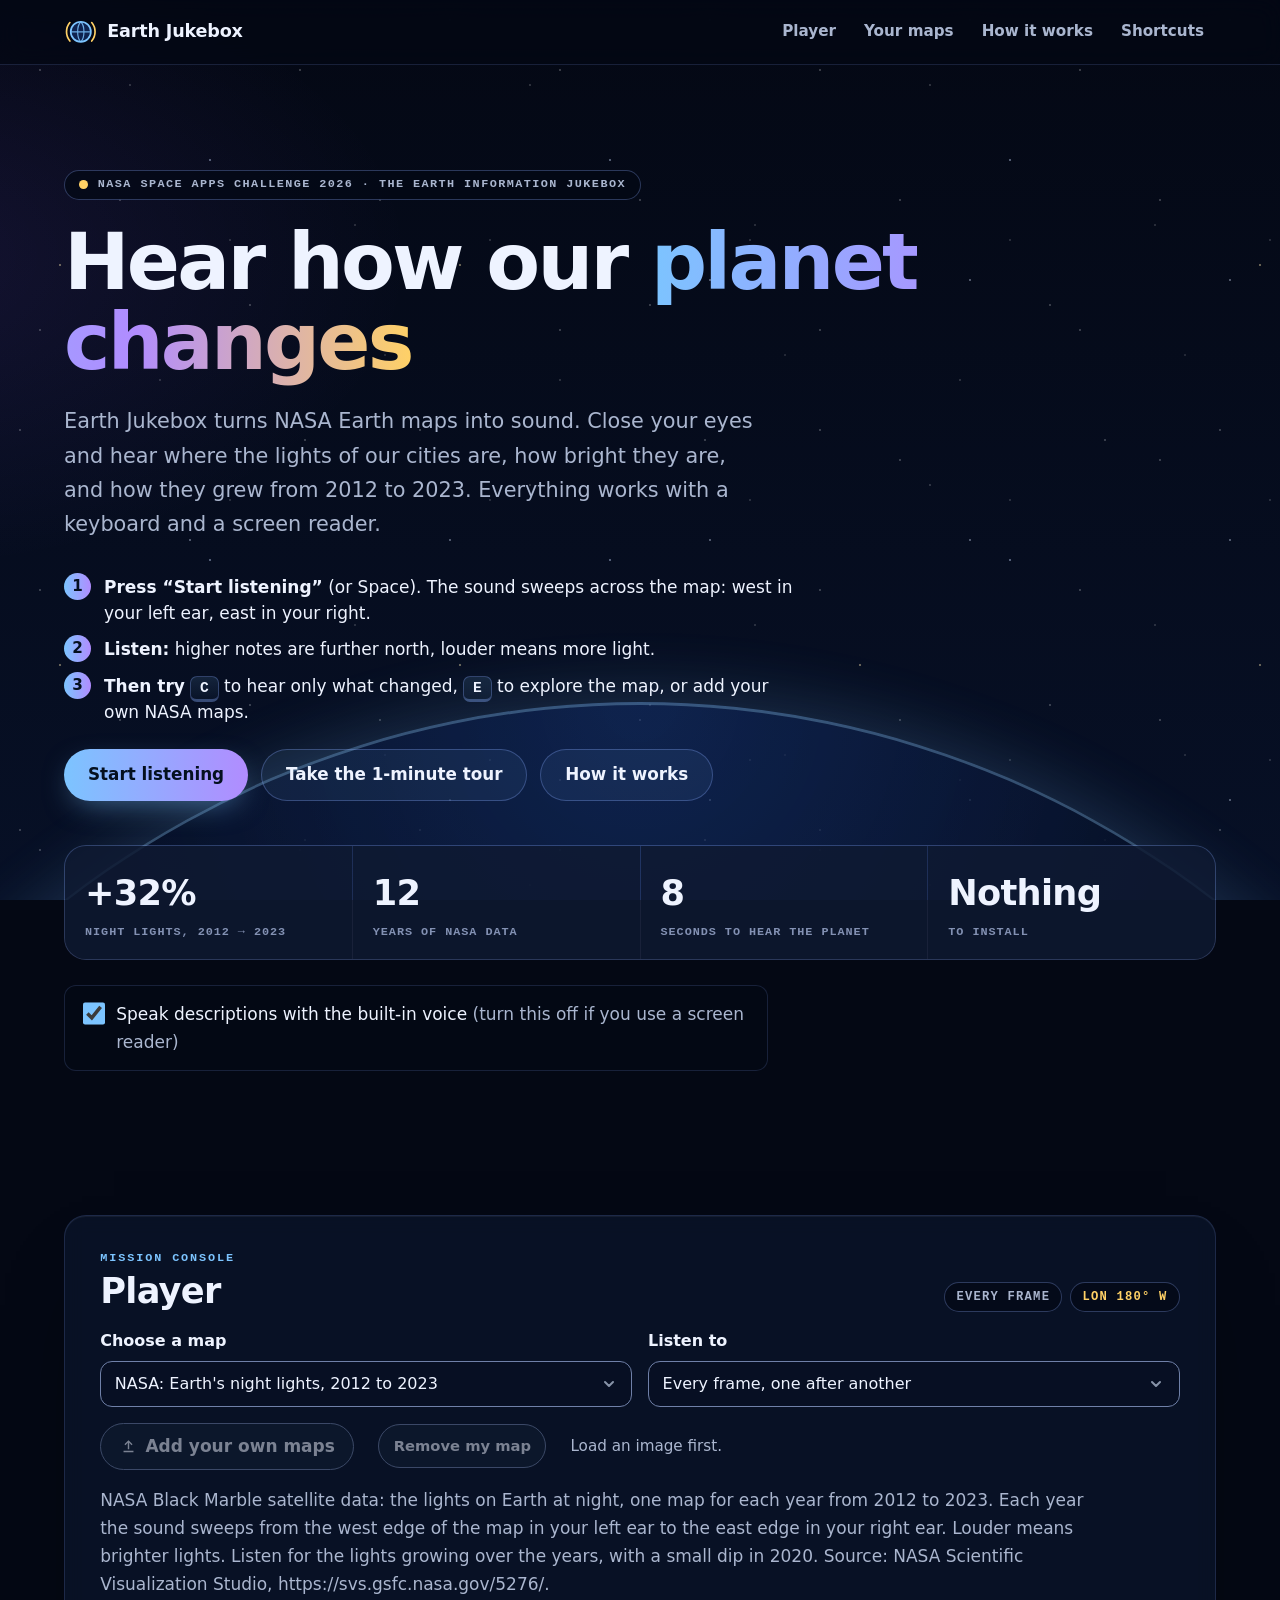
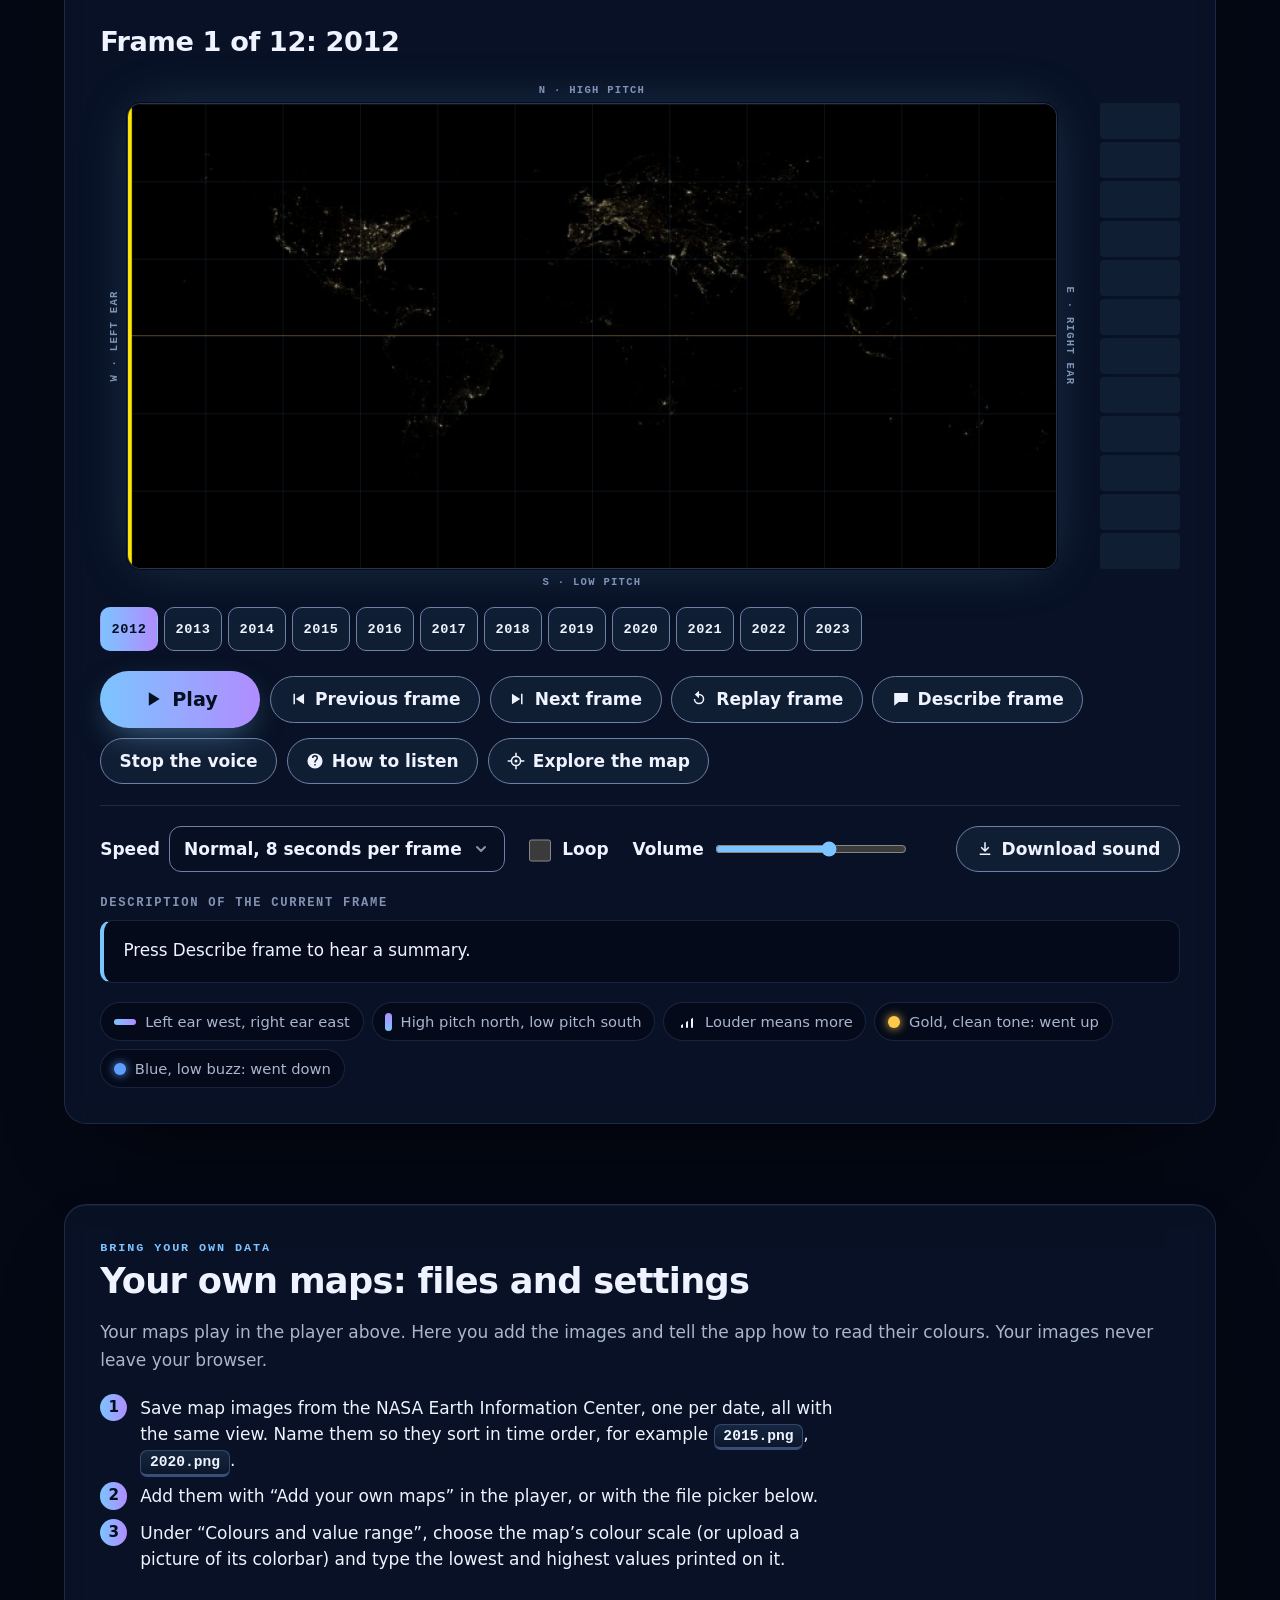
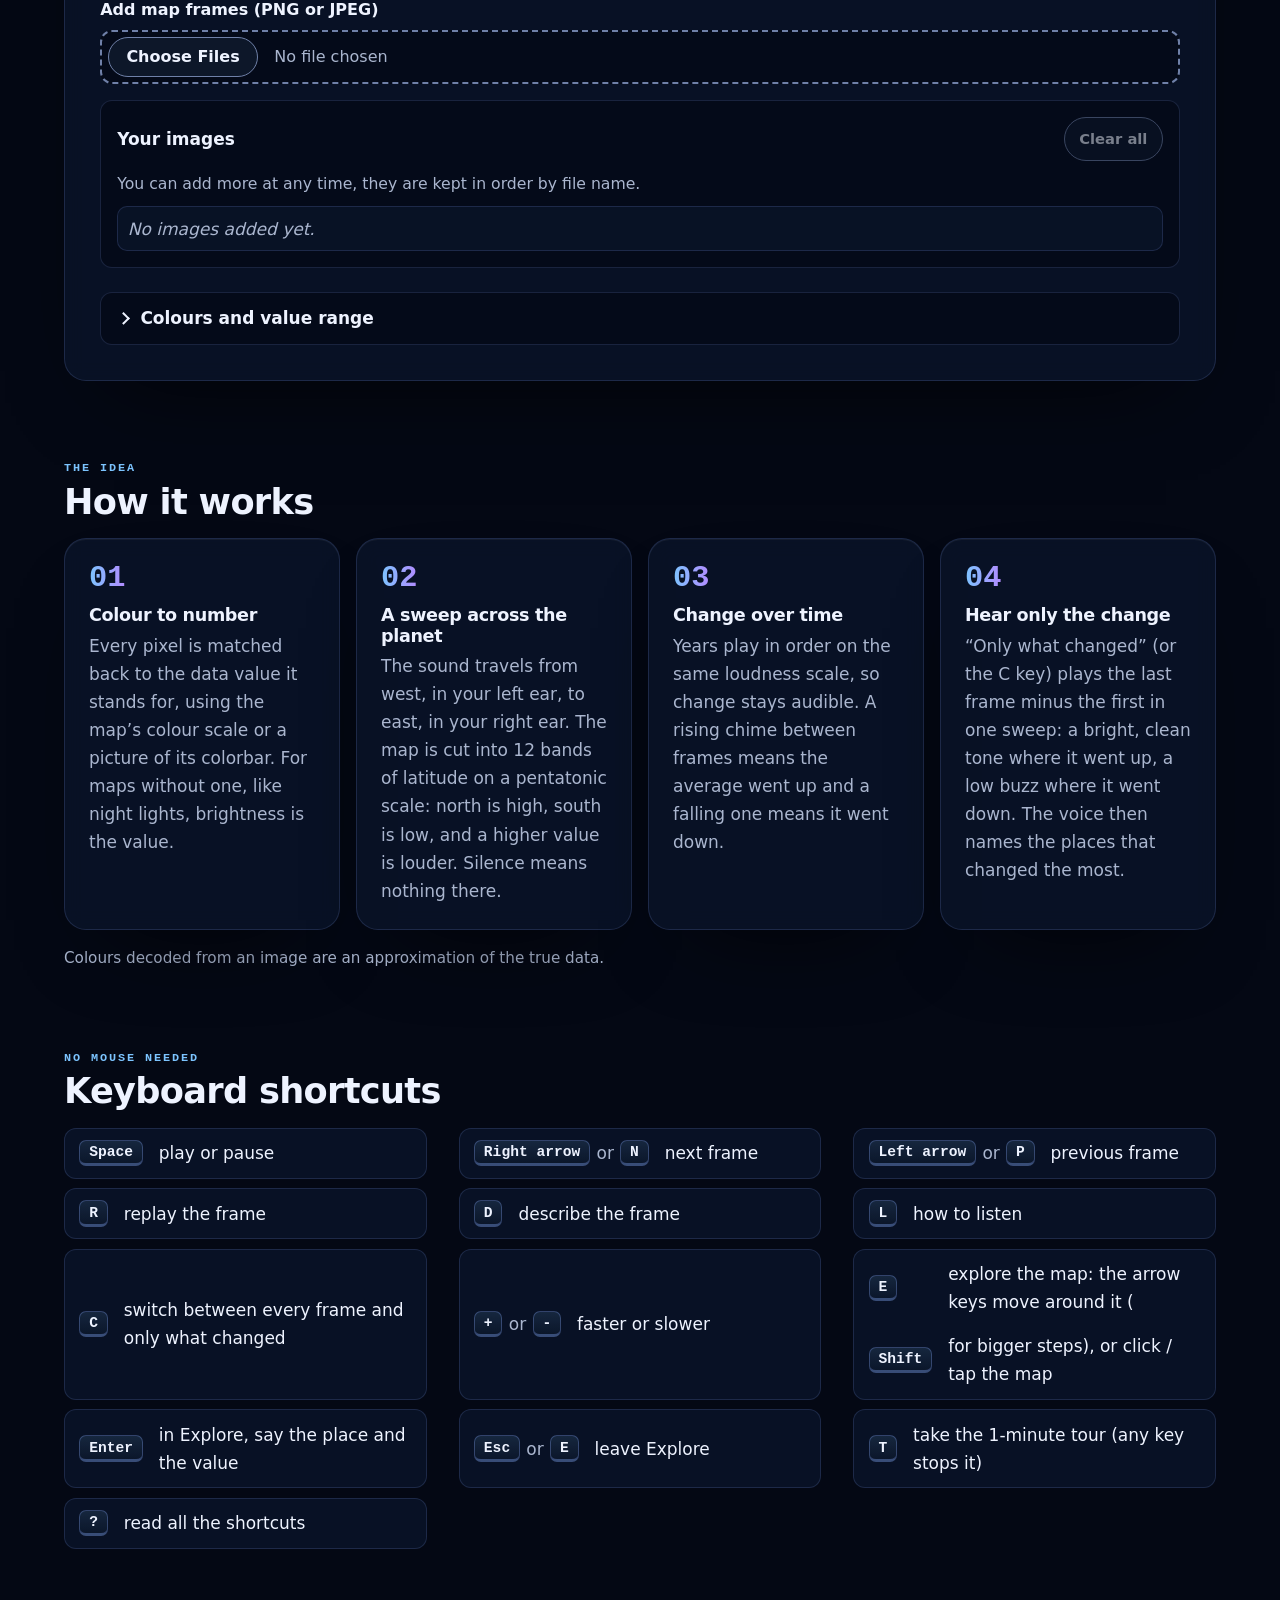
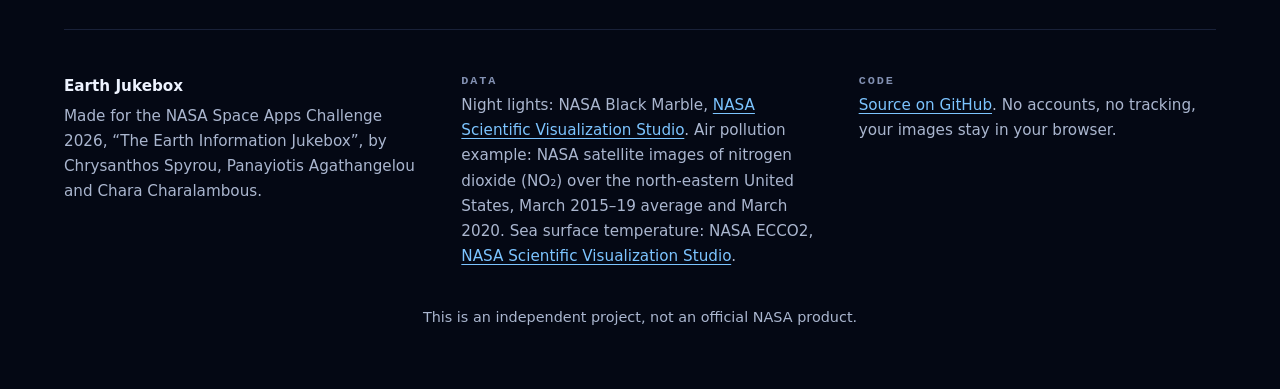
==== commit 1fa64197: "Fixed_addyourownmap" ====
--- a/index.html
+++ b/index.html
@@ -8,7 +8,7 @@
 <!-- Chrysanthos: everything is local (no web fonts, no trackers), so it also works offline by double-clicking.
      The ?v= number makes browsers fetch the new file after a change (GitHub Pages lets them keep old copies for 10 minutes,
      and new HTML with an old CSS/JS breaks the page). Change the number in every place when you edit css, js or data. -->
-<link rel="stylesheet" href="css/style.css?v=20261114-15">
+<link rel="stylesheet" href="css/style.css?v=20261115-02">
 </head><body>
 <a class="skip" href="#player">Skip to the player</a>
 <div class="sky" aria-hidden="true"></div>
@@ -58,7 +58,7 @@
 <label class="field">Listen to <select id="view"><option value="frames">Every frame, one after another</option><option value="change">Only what changed, first to last frame</option></select></label>
 </div>
 <!-- Chrysanthos: your own maps start here, right next to the map, so you see the result straight away -->
-<div class="row mine"><button id="addMaps" type="button" class="ico ico-up">Add your own maps</button></div>
+<div class="row mine"><button id="addMaps" type="button" class="ico ico-up" disabled aria-disabled="true" aria-describedby="uploadStatus">Add your own maps</button><button id="removeMap" type="button" class="subtle" disabled aria-disabled="true">Remove my map</button><span id="uploadStatus" class="upload-status" role="status">Load an image first</span></div>
 <p id="intro" class="intro"></p>
 
 <p id="status" class="status">Loading…</p>
@@ -108,7 +108,7 @@
 <li>Under “Colours and value range”, choose the map’s colour scale (or upload a picture of its colorbar) and type the lowest and highest values printed on it.</li>
 </ol>
 <!-- Chrysanthos: the "Use demo frames" button moved into "Choose a map" at the top -->
-<label class="field">Add map frames (PNG or JPEG) <input type="file" id="files" accept=".png,.jpg,.jpeg,image/png,image/jpeg" multiple></label>
+<label class="field">Add map frames (PNG or JPEG) <input type="file" id="files" multiple></label>
 <!-- Panagiotis: list of uploaded frames, add more in batches or remove them -->
 <div class="uploads" aria-live="polite">
 <div class="uploads-head"><strong>Your images</strong> <button type="button" id="clearUploads" class="subtle">Clear all</button></div>
@@ -180,7 +180,7 @@
 <p class="m disclaimer">This is an independent project, not an official NASA product.</p>
 </footer>
 <!-- Chrysanthos: preset data, built by tools/build_nightlights.py. If it's missing the page falls back to the demo -->
-<script src="data/nightlights.js?v=20261114-15"></script>
-<script src="data/descriptions.js?v=20261114-15"></script>
-<script src="data/presets.js?v=20261114-15"></script>
-<script id="appJs" src="js/app.js?v=20261114-15"></script></body></html>
+<script src="data/nightlights.js?v=20261115-02"></script>
+<script src="data/descriptions.js?v=20261115-02"></script>
+<script src="data/presets.js?v=20261115-02"></script>
+<script id="appJs" src="js/app.js?v=20261115-02"></script></body></html>
--- a/css/style.css
+++ b/css/style.css
@@ -149,6 +149,7 @@
 /* Chrysanthos: "Add your own maps" (upload arrow) and the three "Start here" steps in the hero */
 .ico-up{--i:url("data:image/svg+xml,%3Csvg xmlns='http://www.w3.org/2000/svg' viewBox='0 0 24 24'%3E%3Cpath d='M11 16V6.8L7.7 10.1 6.3 8.7 12 3l5.7 5.7-1.4 1.4L13 6.8V16zM5 18h14v2H5z'/%3E%3C/svg%3E")}
 .mine{gap:.6rem;margin:.9rem 0 0}
+.upload-status{color:var(--mut);font-size:.95rem}
 .start{list-style:none;counter-reset:s;margin:1.3rem 0 1.5rem;padding:0;display:grid;gap:.6rem;max-width:46rem}
 .start li{counter-increment:s;position:relative;padding-left:2.5rem;line-height:1.55;min-height:1.7rem}
 .start li::before{content:counter(s);position:absolute;left:0;top:-.05rem;display:grid;place-items:center;width:1.7rem;height:1.7rem;border-radius:50%;background:linear-gradient(90deg,var(--acc),var(--acc-2));color:var(--on-acc);font-weight:850;font-size:.95rem}
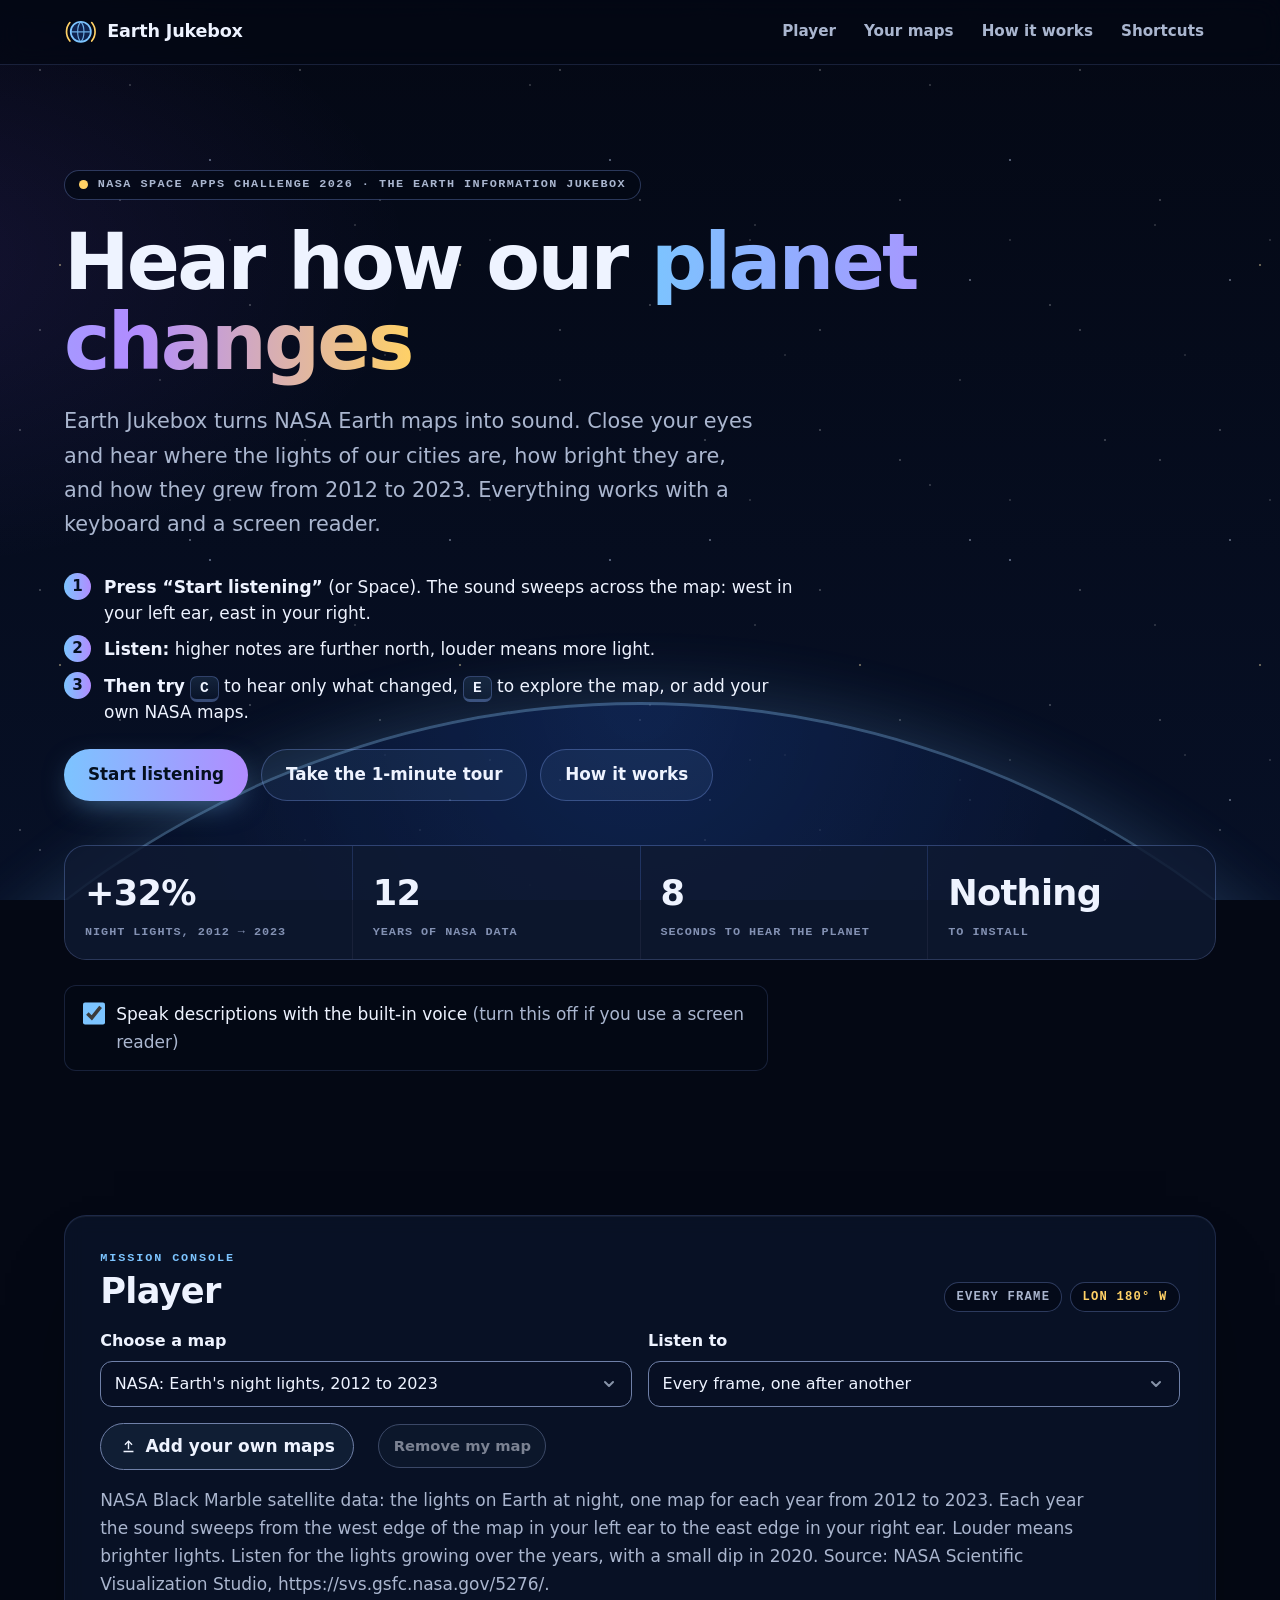
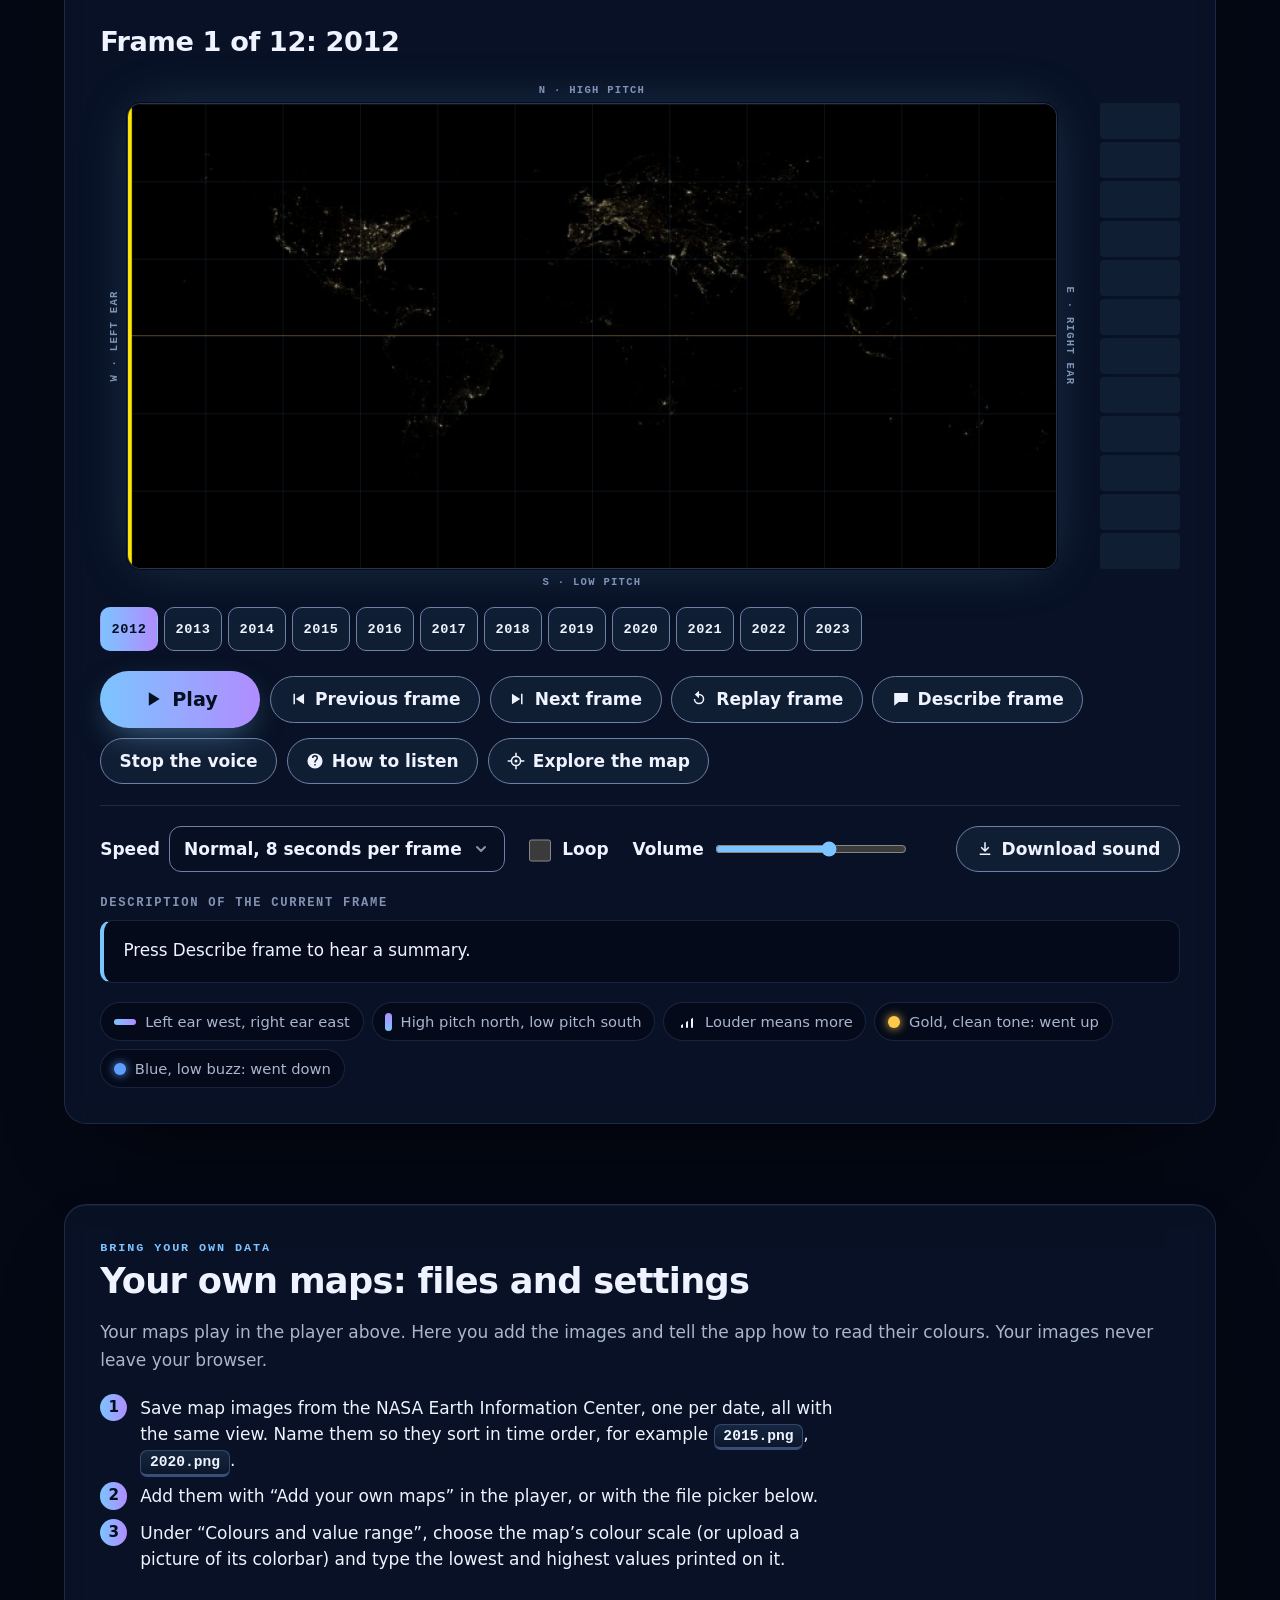
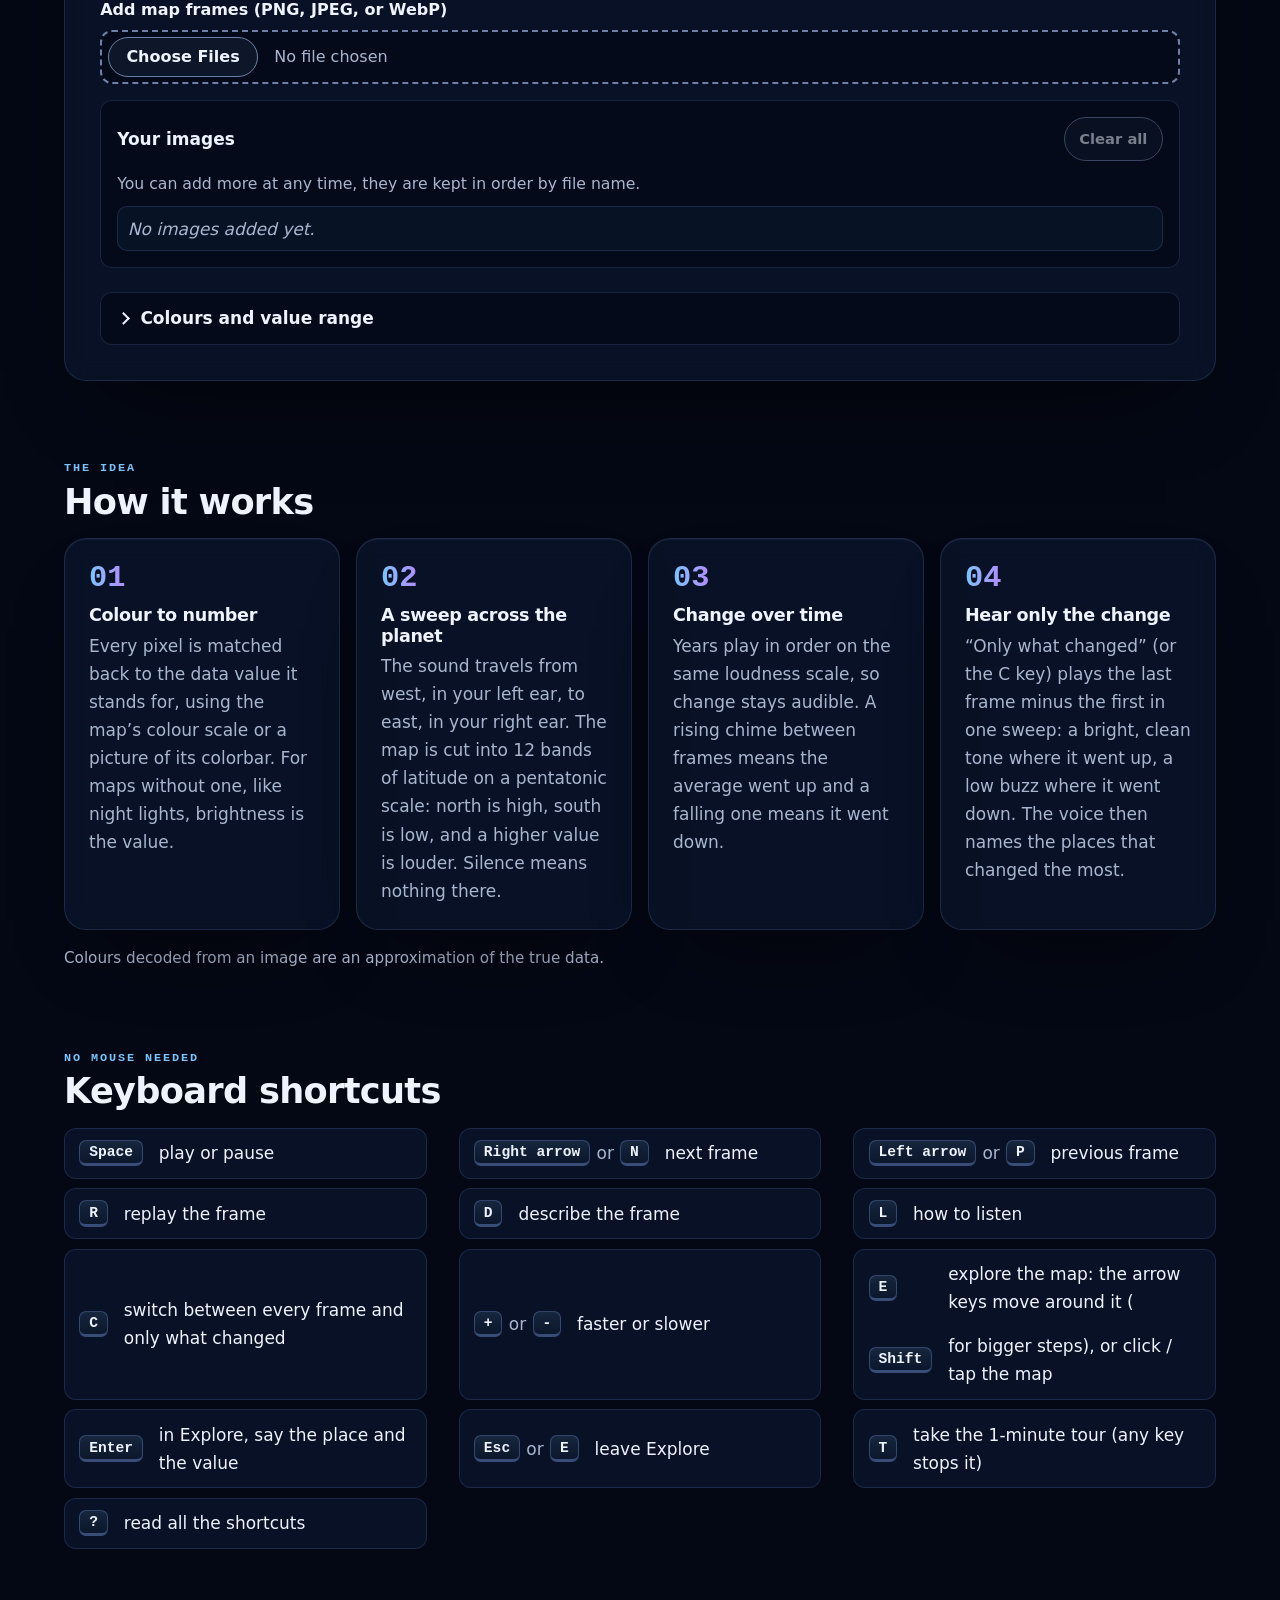
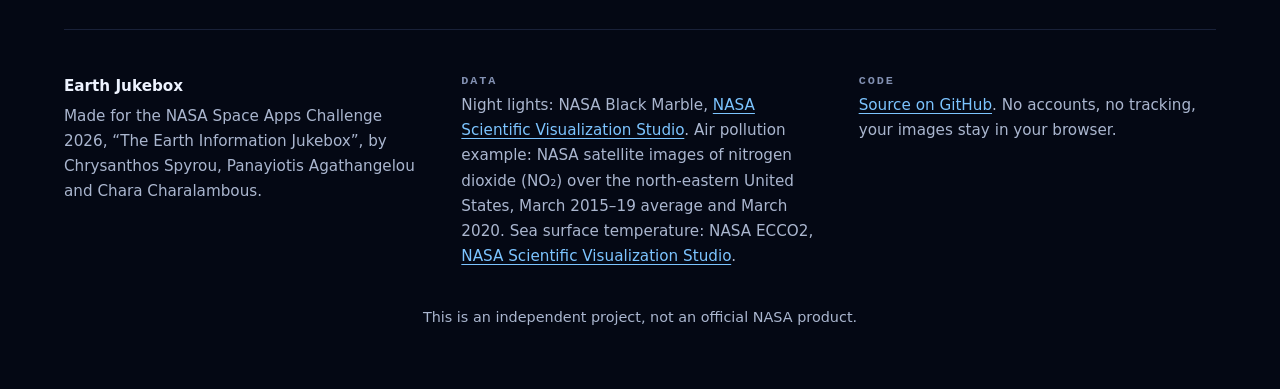
==== commit bcbab74e: "Fixed_ useyourmap" ====
--- a/index.html
+++ b/index.html
@@ -8,7 +8,7 @@
 <!-- Chrysanthos: everything is local (no web fonts, no trackers), so it also works offline by double-clicking.
      The ?v= number makes browsers fetch the new file after a change (GitHub Pages lets them keep old copies for 10 minutes,
      and new HTML with an old CSS/JS breaks the page). Change the number in every place when you edit css, js or data. -->
-<link rel="stylesheet" href="css/style.css?v=20261115-02">
+<link rel="stylesheet" href="css/style.css?v=20261115-04">
 </head><body>
 <a class="skip" href="#player">Skip to the player</a>
 <div class="sky" aria-hidden="true"></div>
@@ -58,7 +58,7 @@
 <label class="field">Listen to <select id="view"><option value="frames">Every frame, one after another</option><option value="change">Only what changed, first to last frame</option></select></label>
 </div>
 <!-- Chrysanthos: your own maps start here, right next to the map, so you see the result straight away -->
-<div class="row mine"><button id="addMaps" type="button" class="ico ico-up" disabled aria-disabled="true" aria-describedby="uploadStatus">Add your own maps</button><button id="removeMap" type="button" class="subtle" disabled aria-disabled="true">Remove my map</button><span id="uploadStatus" class="upload-status" role="status">Load an image first</span></div>
+<div class="row mine"><button id="addMaps" type="button" class="ico ico-up" aria-describedby="uploadStatus">Add your own maps</button><button id="removeMap" type="button" class="subtle" disabled aria-disabled="true">Remove my map</button><span id="uploadStatus" class="upload-status" role="alert" aria-live="assertive"></span></div>
 <p id="intro" class="intro"></p>
 
 <p id="status" class="status">Loading…</p>
@@ -108,7 +108,7 @@
 <li>Under “Colours and value range”, choose the map’s colour scale (or upload a picture of its colorbar) and type the lowest and highest values printed on it.</li>
 </ol>
 <!-- Chrysanthos: the "Use demo frames" button moved into "Choose a map" at the top -->
-<label class="field">Add map frames (PNG or JPEG) <input type="file" id="files" multiple></label>
+<label class="field">Add map frames (PNG, JPEG, or WebP) <input type="file" id="files" multiple></label>
 <!-- Panagiotis: list of uploaded frames, add more in batches or remove them -->
 <div class="uploads" aria-live="polite">
 <div class="uploads-head"><strong>Your images</strong> <button type="button" id="clearUploads" class="subtle">Clear all</button></div>
@@ -180,7 +180,7 @@
 <p class="m disclaimer">This is an independent project, not an official NASA product.</p>
 </footer>
 <!-- Chrysanthos: preset data, built by tools/build_nightlights.py. If it's missing the page falls back to the demo -->
-<script src="data/nightlights.js?v=20261115-02"></script>
-<script src="data/descriptions.js?v=20261115-02"></script>
-<script src="data/presets.js?v=20261115-02"></script>
-<script id="appJs" src="js/app.js?v=20261115-02"></script></body></html>
+<script src="data/nightlights.js?v=20261115-04"></script>
+<script src="data/descriptions.js?v=20261115-04"></script>
+<script src="data/presets.js?v=20261115-04"></script>
+<script id="appJs" src="js/app.js?v=20261115-04"></script></body></html>
--- a/css/style.css
+++ b/css/style.css
@@ -149,7 +149,8 @@
 /* Chrysanthos: "Add your own maps" (upload arrow) and the three "Start here" steps in the hero */
 .ico-up{--i:url("data:image/svg+xml,%3Csvg xmlns='http://www.w3.org/2000/svg' viewBox='0 0 24 24'%3E%3Cpath d='M11 16V6.8L7.7 10.1 6.3 8.7 12 3l5.7 5.7-1.4 1.4L13 6.8V16zM5 18h14v2H5z'/%3E%3C/svg%3E")}
 .mine{gap:.6rem;margin:.9rem 0 0}
-.upload-status{color:var(--mut);font-size:.95rem}
+.upload-status{color:var(--fg);font-size:.95rem;font-weight:700}
+.upload-status:not(:empty){padding:.55rem .75rem;border:2px solid var(--gold);border-radius:8px;background:var(--sunken)}
 .start{list-style:none;counter-reset:s;margin:1.3rem 0 1.5rem;padding:0;display:grid;gap:.6rem;max-width:46rem}
 .start li{counter-increment:s;position:relative;padding-left:2.5rem;line-height:1.55;min-height:1.7rem}
 .start li::before{content:counter(s);position:absolute;left:0;top:-.05rem;display:grid;place-items:center;width:1.7rem;height:1.7rem;border-radius:50%;background:linear-gradient(90deg,var(--acc),var(--acc-2));color:var(--on-acc);font-weight:850;font-size:.95rem}
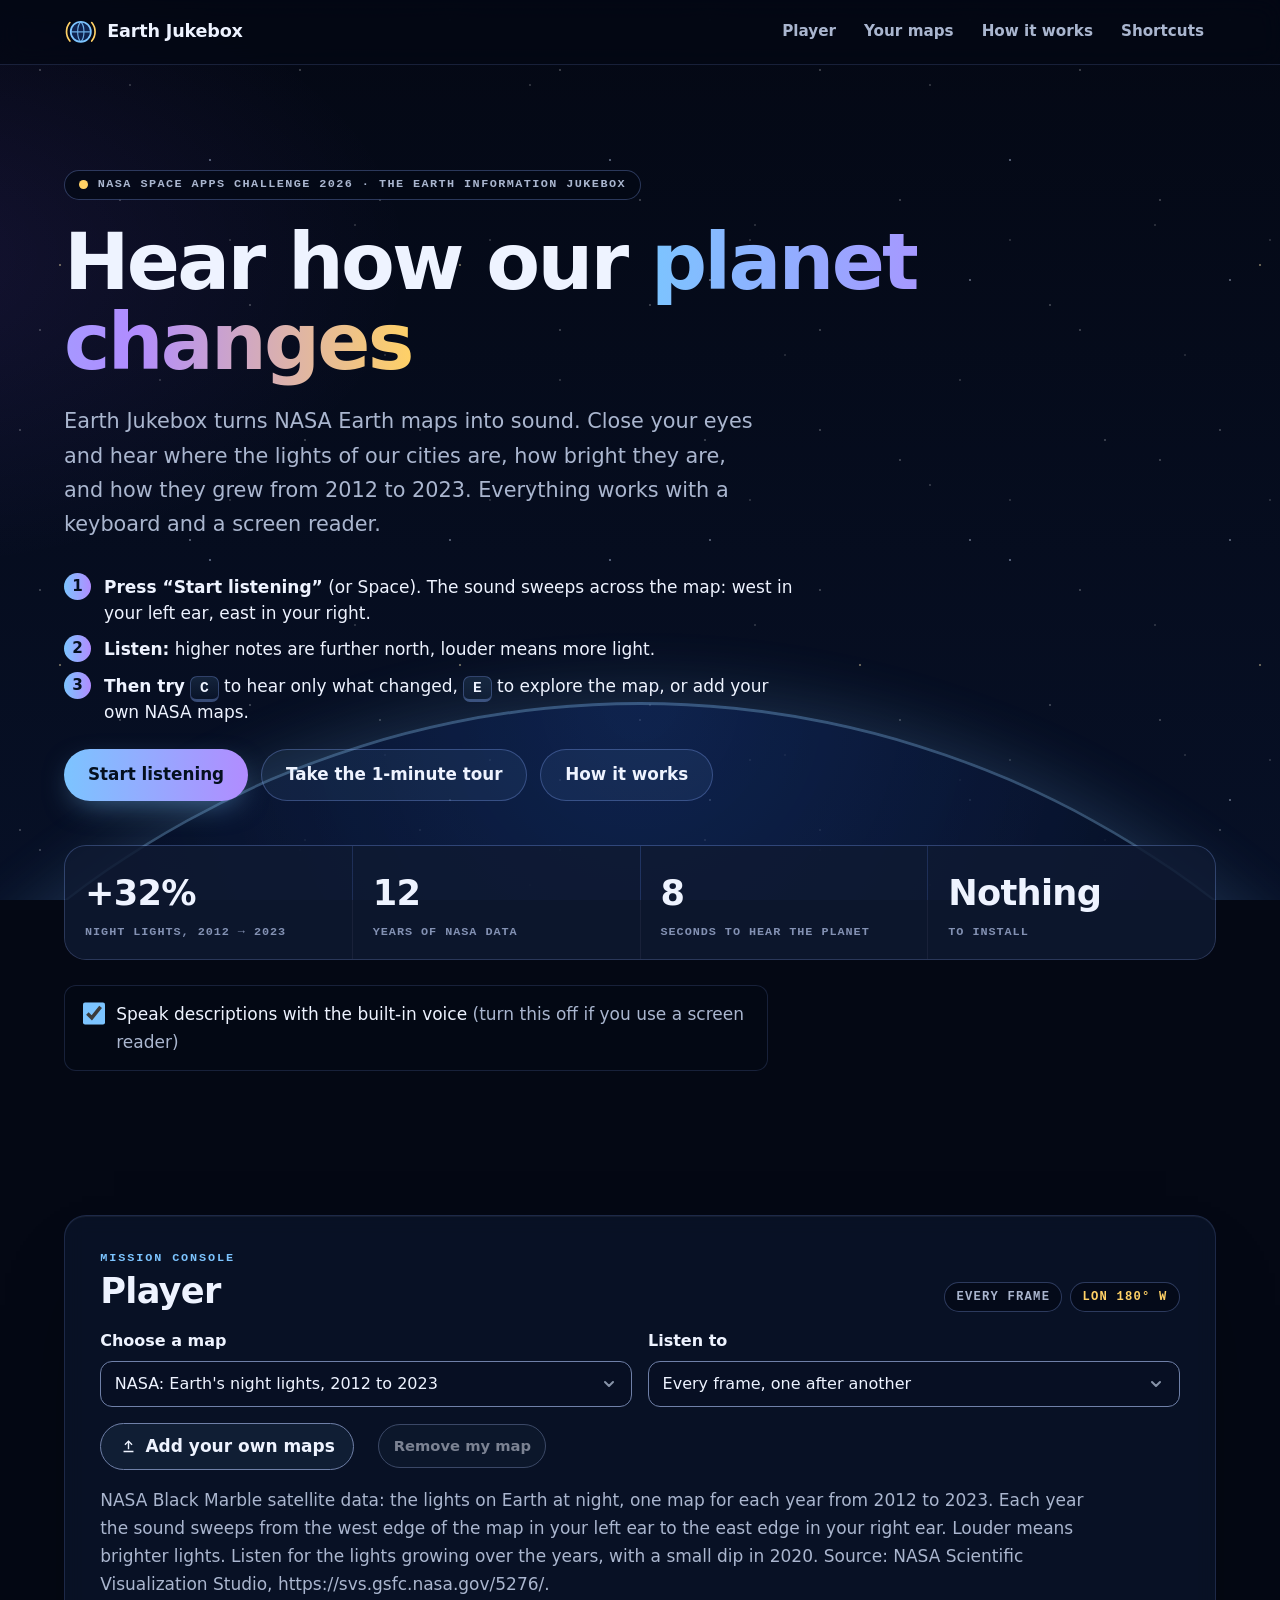
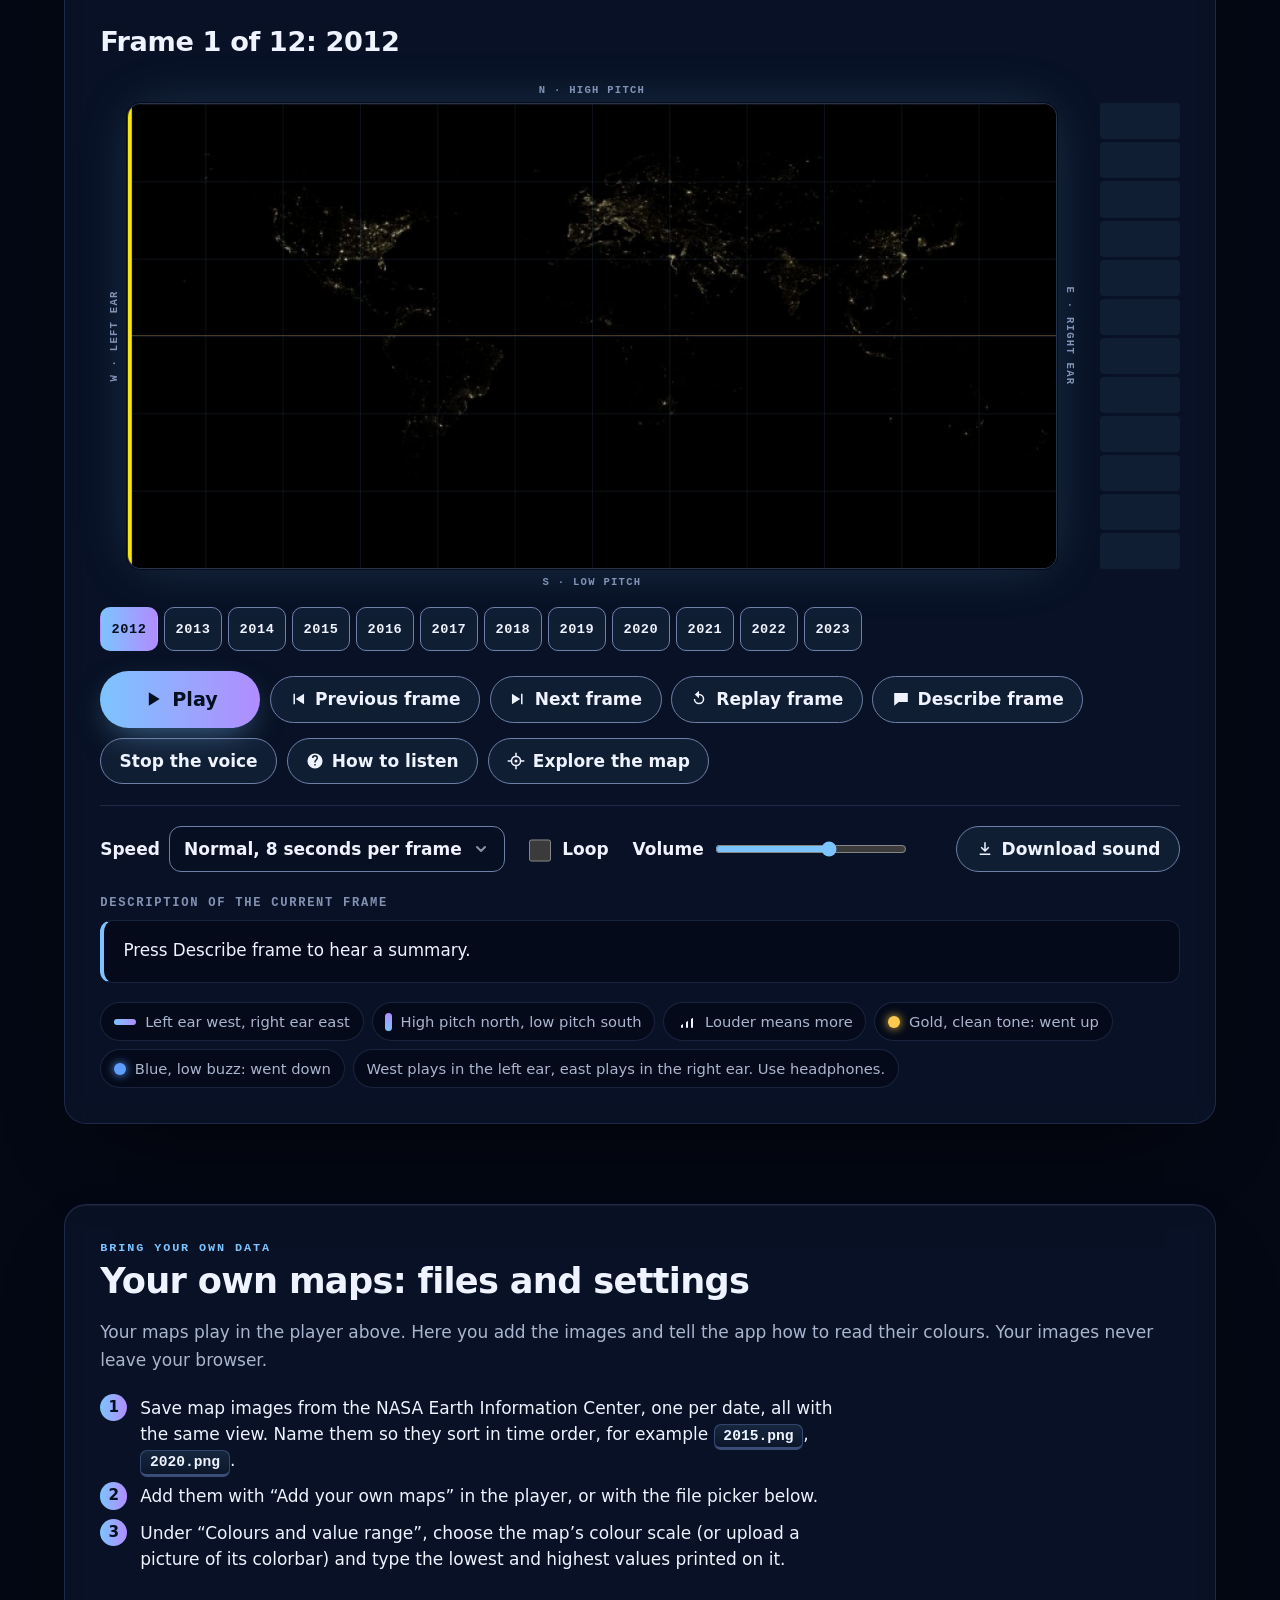
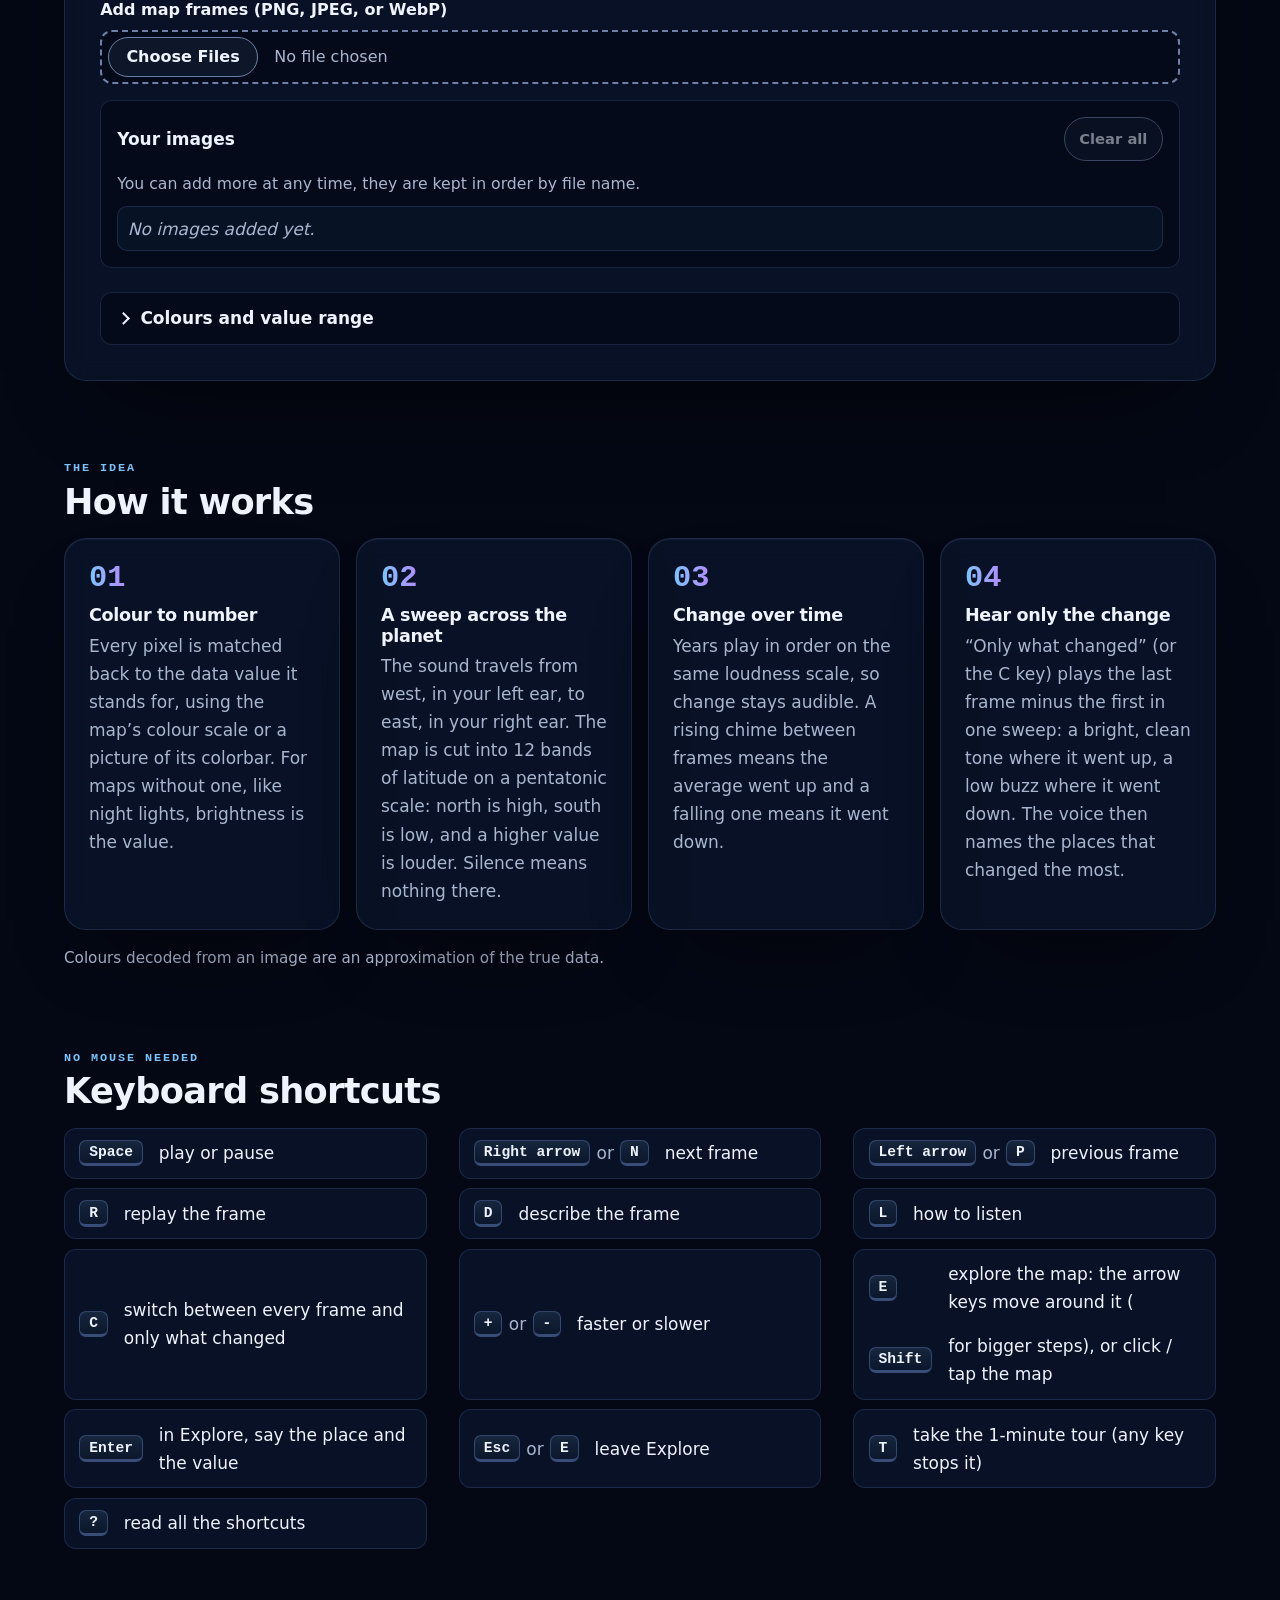
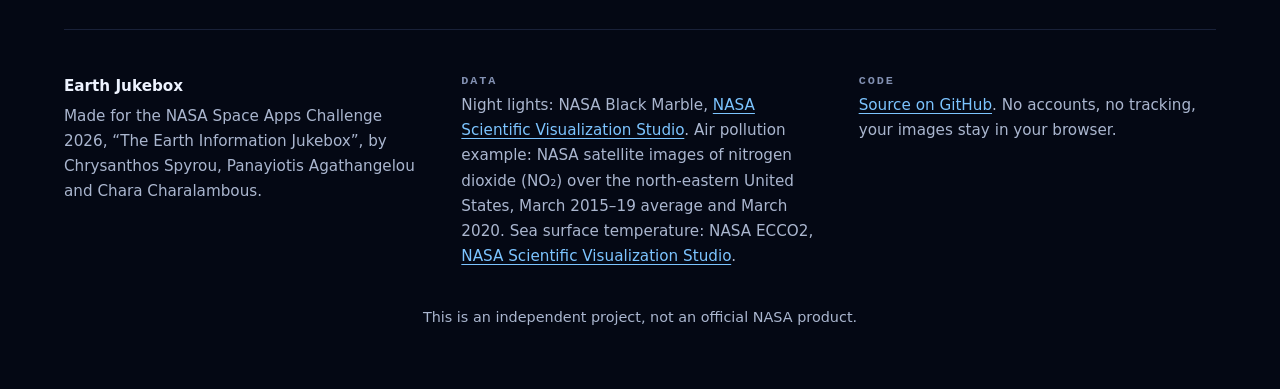
==== commit 939643b3: "sound change" ====
--- a/index.html
+++ b/index.html
@@ -8,7 +8,7 @@
 <!-- Chrysanthos: everything is local (no web fonts, no trackers), so it also works offline by double-clicking.
      The ?v= number makes browsers fetch the new file after a change (GitHub Pages lets them keep old copies for 10 minutes,
      and new HTML with an old CSS/JS breaks the page). Change the number in every place when you edit css, js or data. -->
-<link rel="stylesheet" href="css/style.css?v=20261115-04">
+<link rel="stylesheet" href="css/style.css?v=20261115-14">
 </head><body>
 <a class="skip" href="#player">Skip to the player</a>
 <div class="sky" aria-hidden="true"></div>
@@ -94,6 +94,7 @@
 <li><span class="lg lg-loud" aria-hidden="true"></span>Louder means more</li>
 <li><span class="lg lg-up" aria-hidden="true"></span>Gold, clean tone: went up</li>
 <li><span class="lg lg-down" aria-hidden="true"></span>Blue, low buzz: went down</li>
+<li>West plays in the left ear, east plays in the right ear. Use headphones.</li>
 </ul>
 </section>
 
@@ -108,7 +109,7 @@
 <li>Under “Colours and value range”, choose the map’s colour scale (or upload a picture of its colorbar) and type the lowest and highest values printed on it.</li>
 </ol>
 <!-- Chrysanthos: the "Use demo frames" button moved into "Choose a map" at the top -->
-<label class="field">Add map frames (PNG, JPEG, or WebP) <input type="file" id="files" multiple></label>
+<label class="field">Add map frames (PNG, JPEG, or WebP) <input type="file" id="files" multiple accept="image/*"></label>
 <!-- Panagiotis: list of uploaded frames, add more in batches or remove them -->
 <div class="uploads" aria-live="polite">
 <div class="uploads-head"><strong>Your images</strong> <button type="button" id="clearUploads" class="subtle">Clear all</button></div>
@@ -180,7 +181,7 @@
 <p class="m disclaimer">This is an independent project, not an official NASA product.</p>
 </footer>
 <!-- Chrysanthos: preset data, built by tools/build_nightlights.py. If it's missing the page falls back to the demo -->
-<script src="data/nightlights.js?v=20261115-04"></script>
-<script src="data/descriptions.js?v=20261115-04"></script>
-<script src="data/presets.js?v=20261115-04"></script>
-<script id="appJs" src="js/app.js?v=20261115-04"></script></body></html>
+<script src="data/nightlights.js?v=20261115-14"></script>
+<script src="data/descriptions.js?v=20261115-14"></script>
+<script src="data/presets.js?v=20261115-14"></script>
+<script id="appJs" src="js/app.js?v=20261115-14"></script></body></html>
